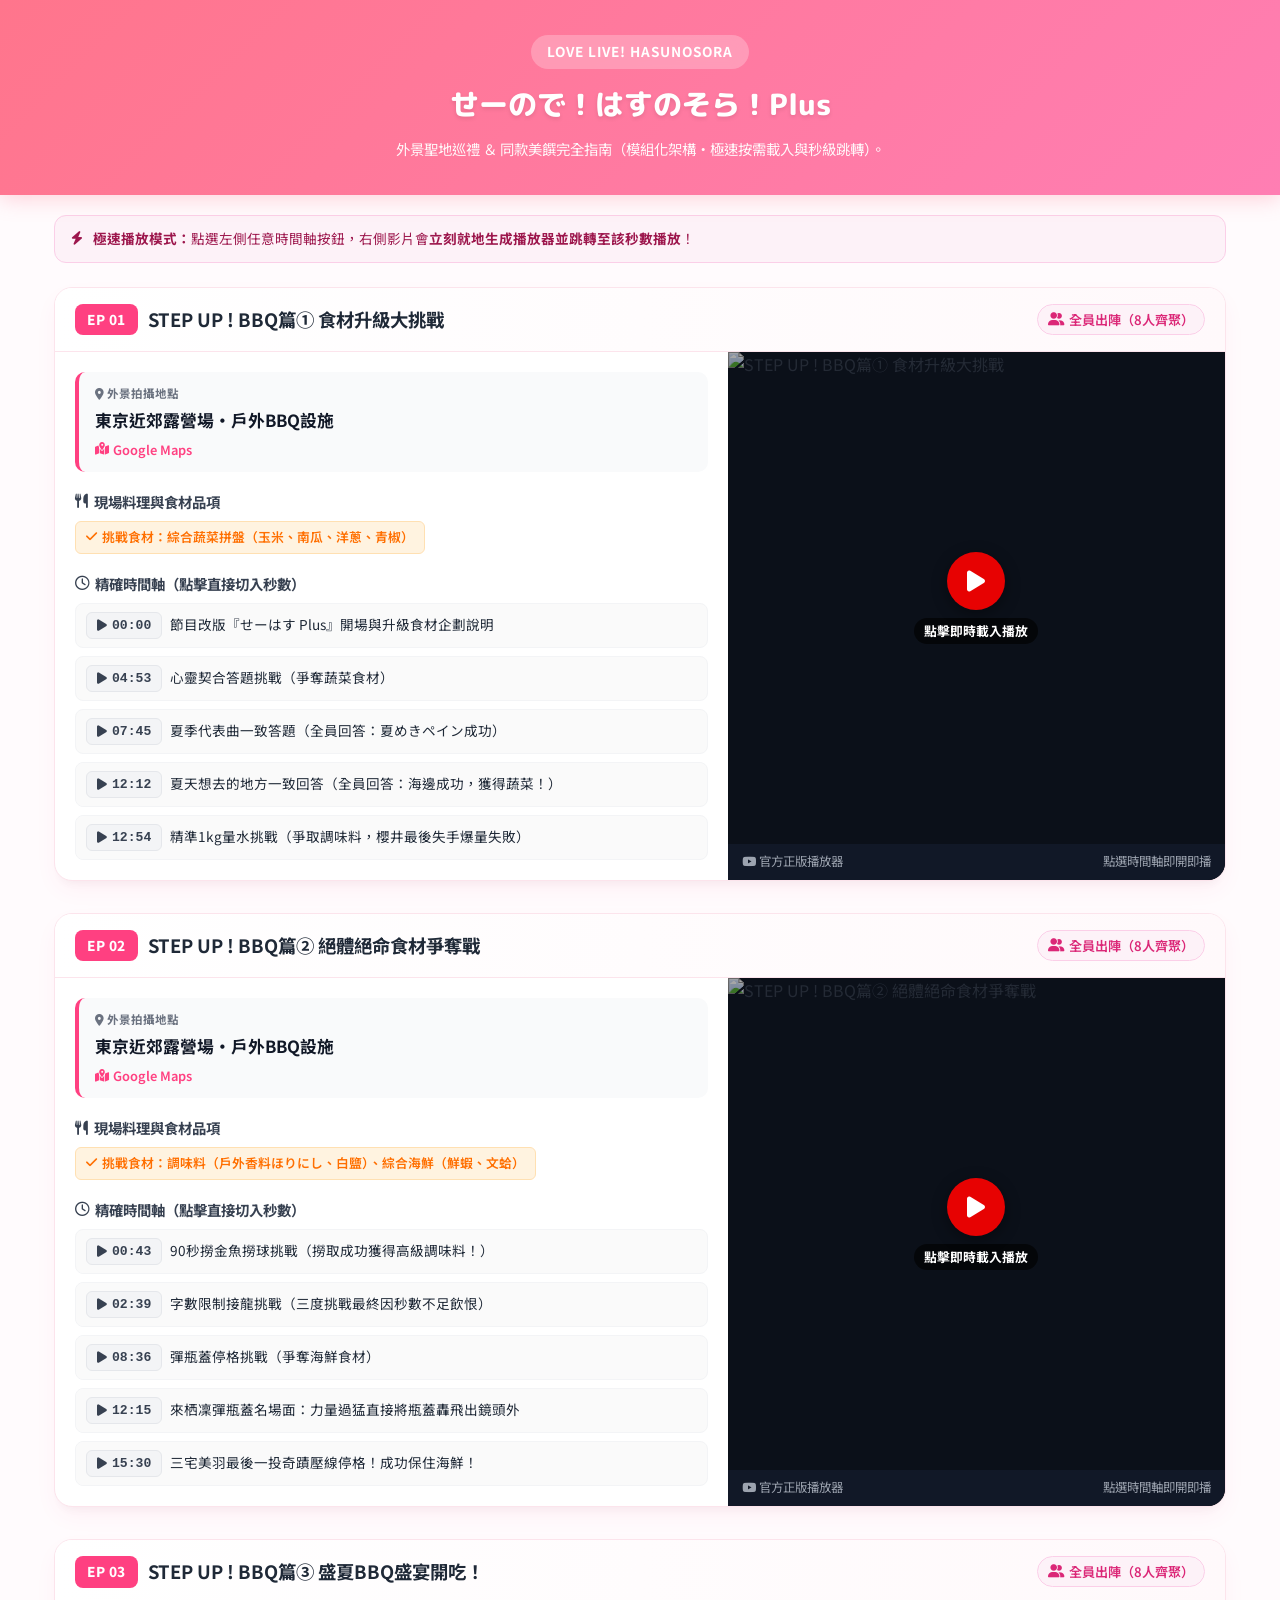
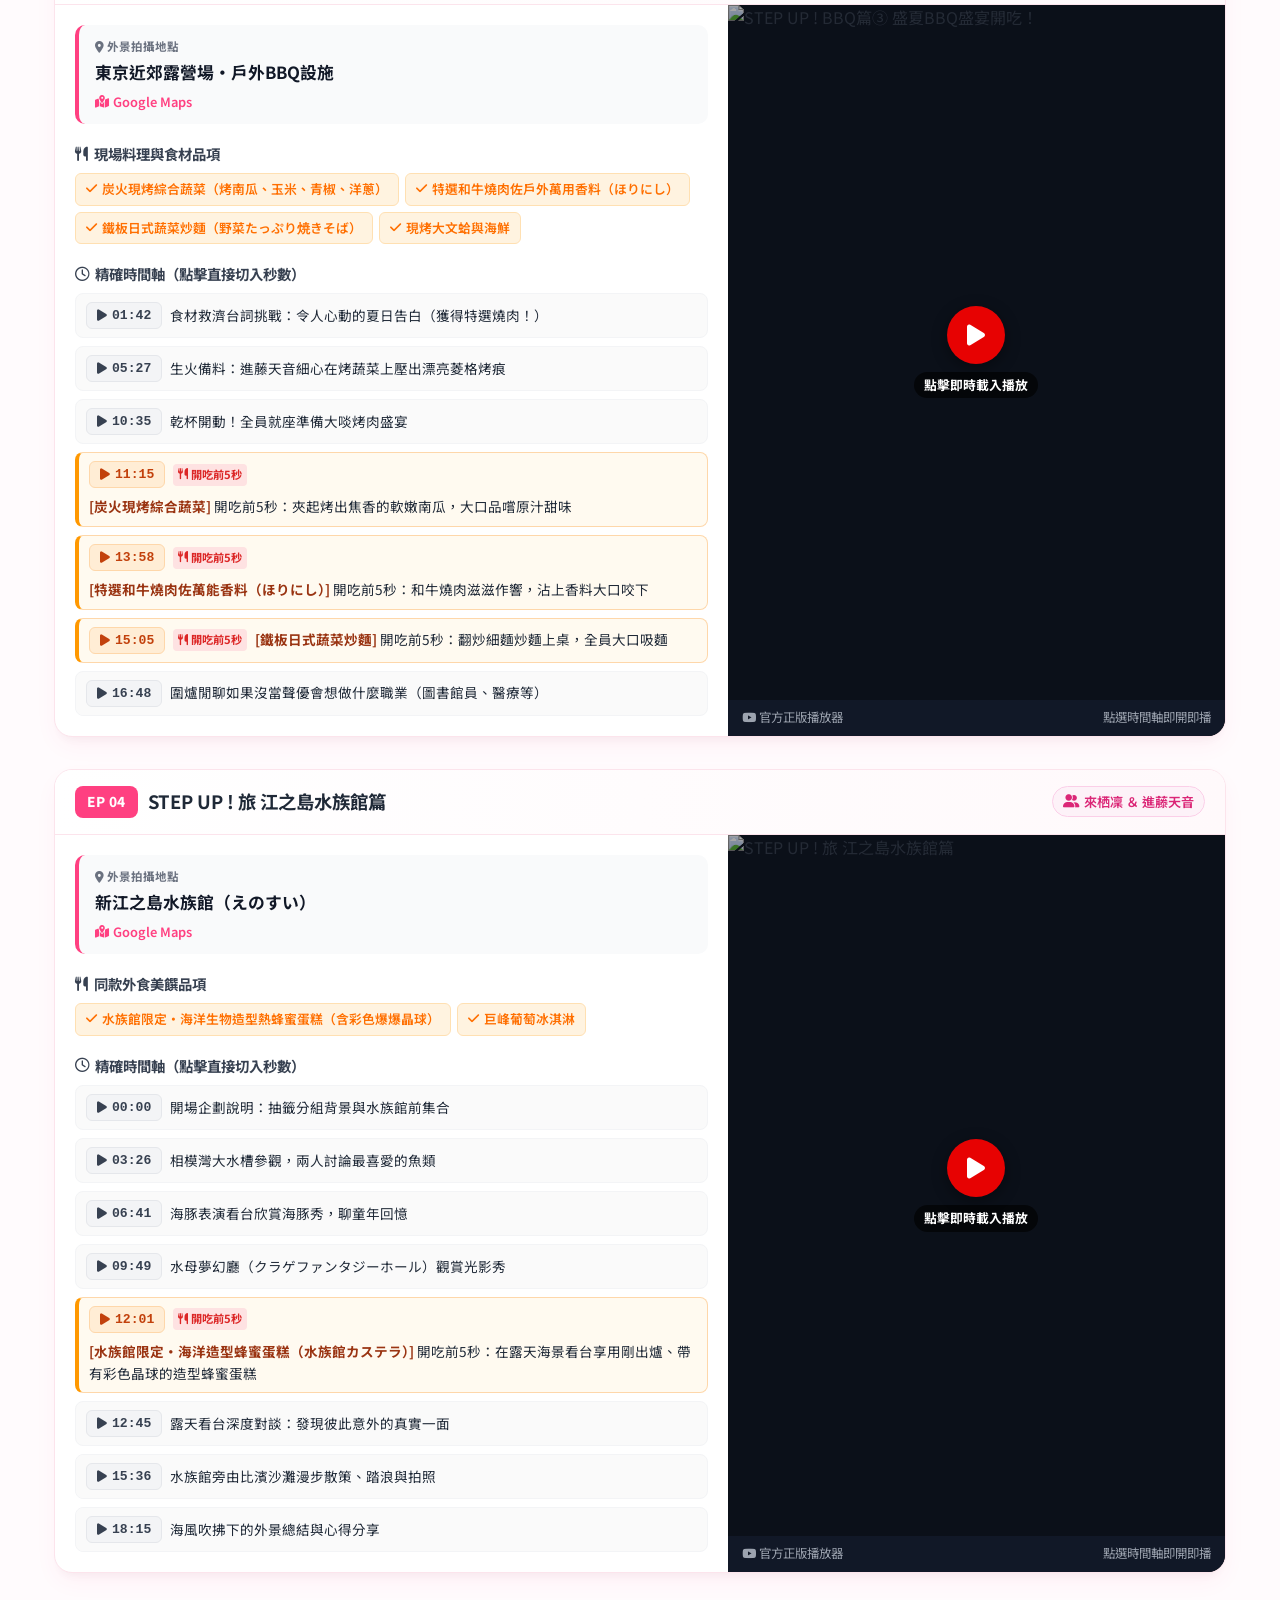
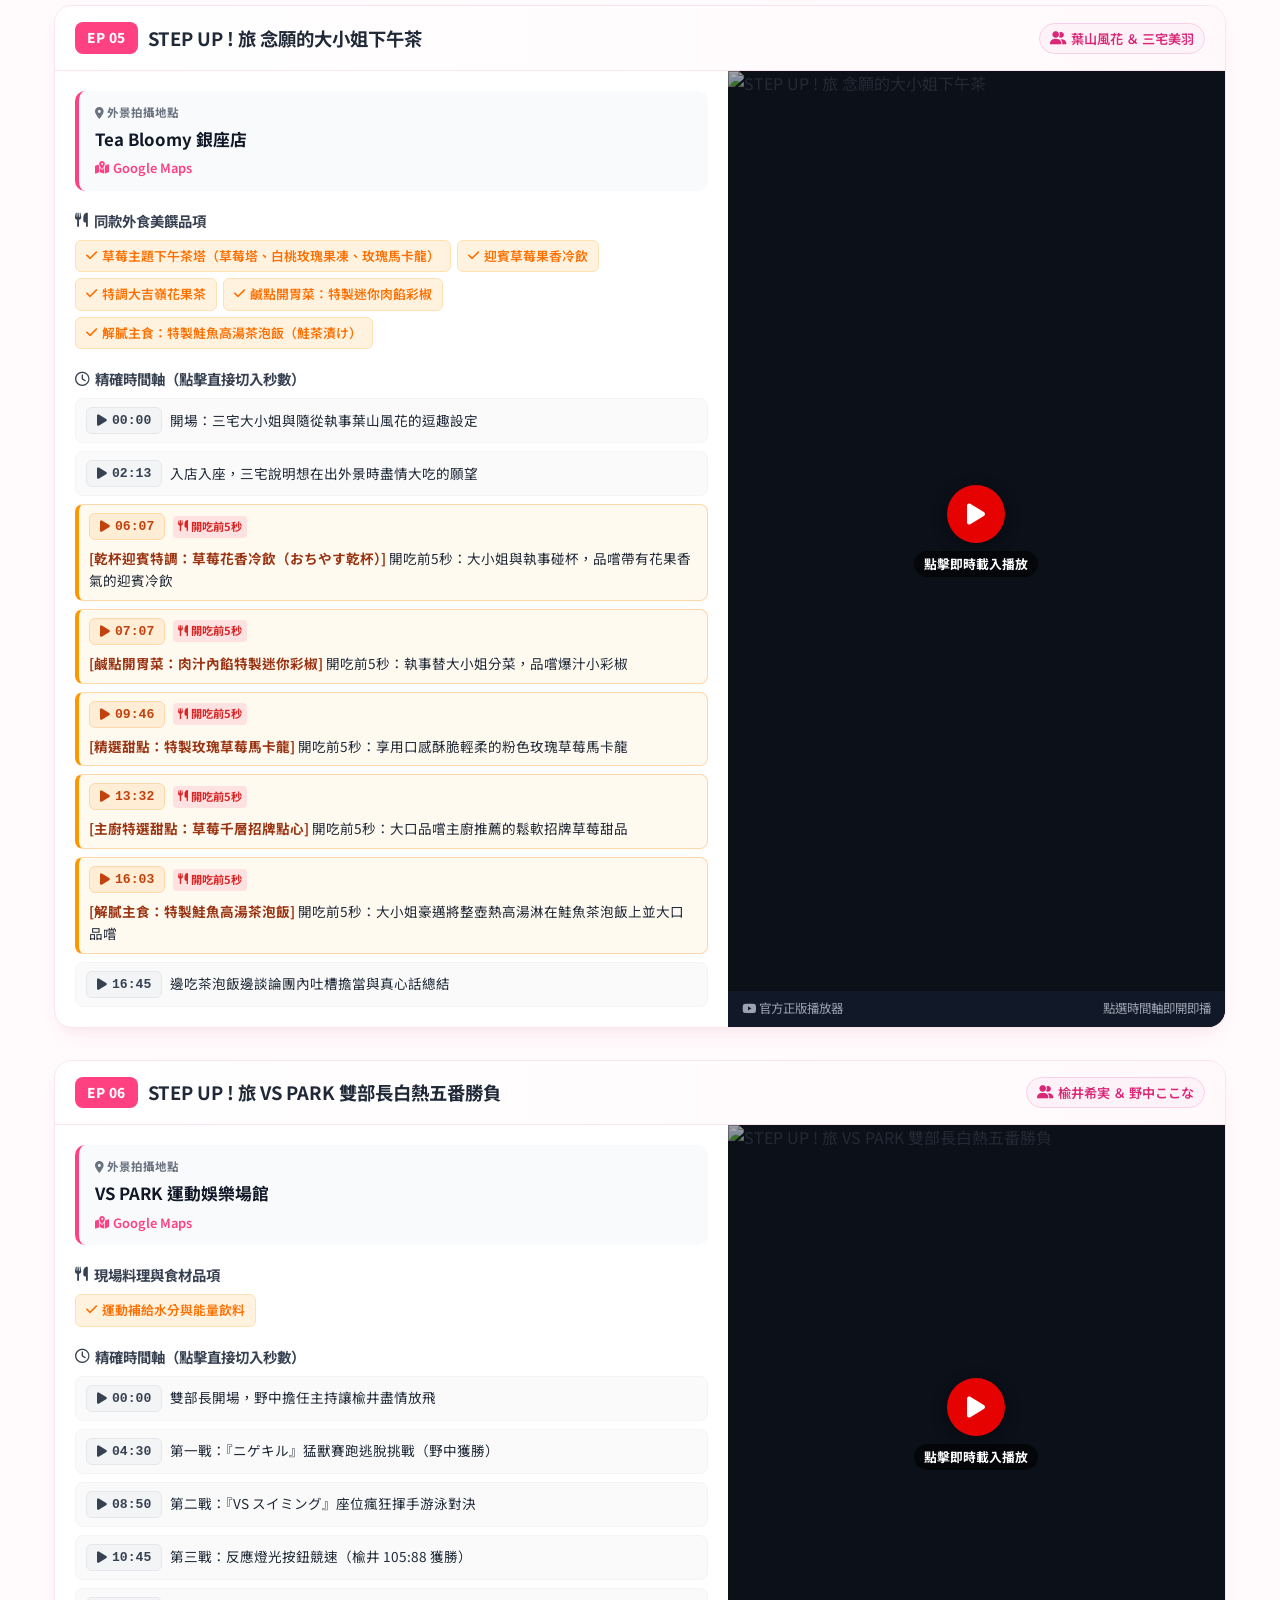
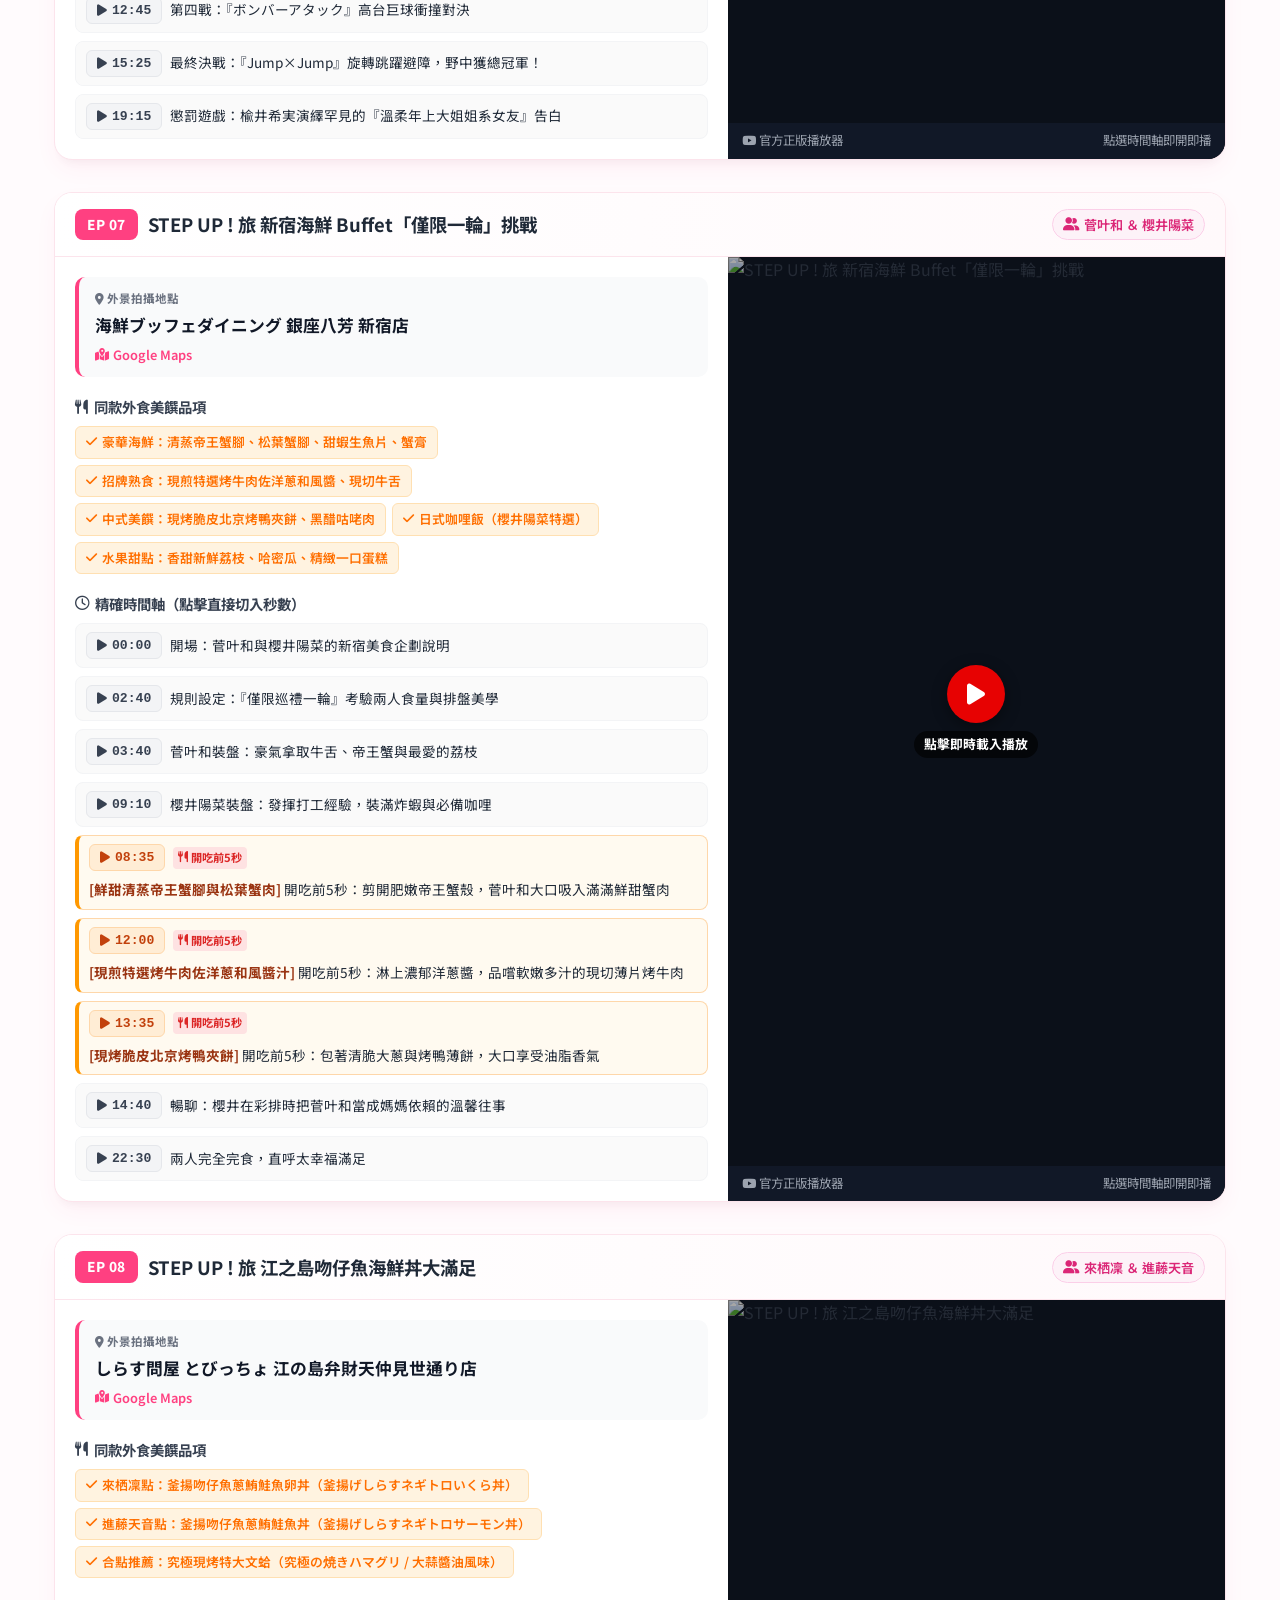
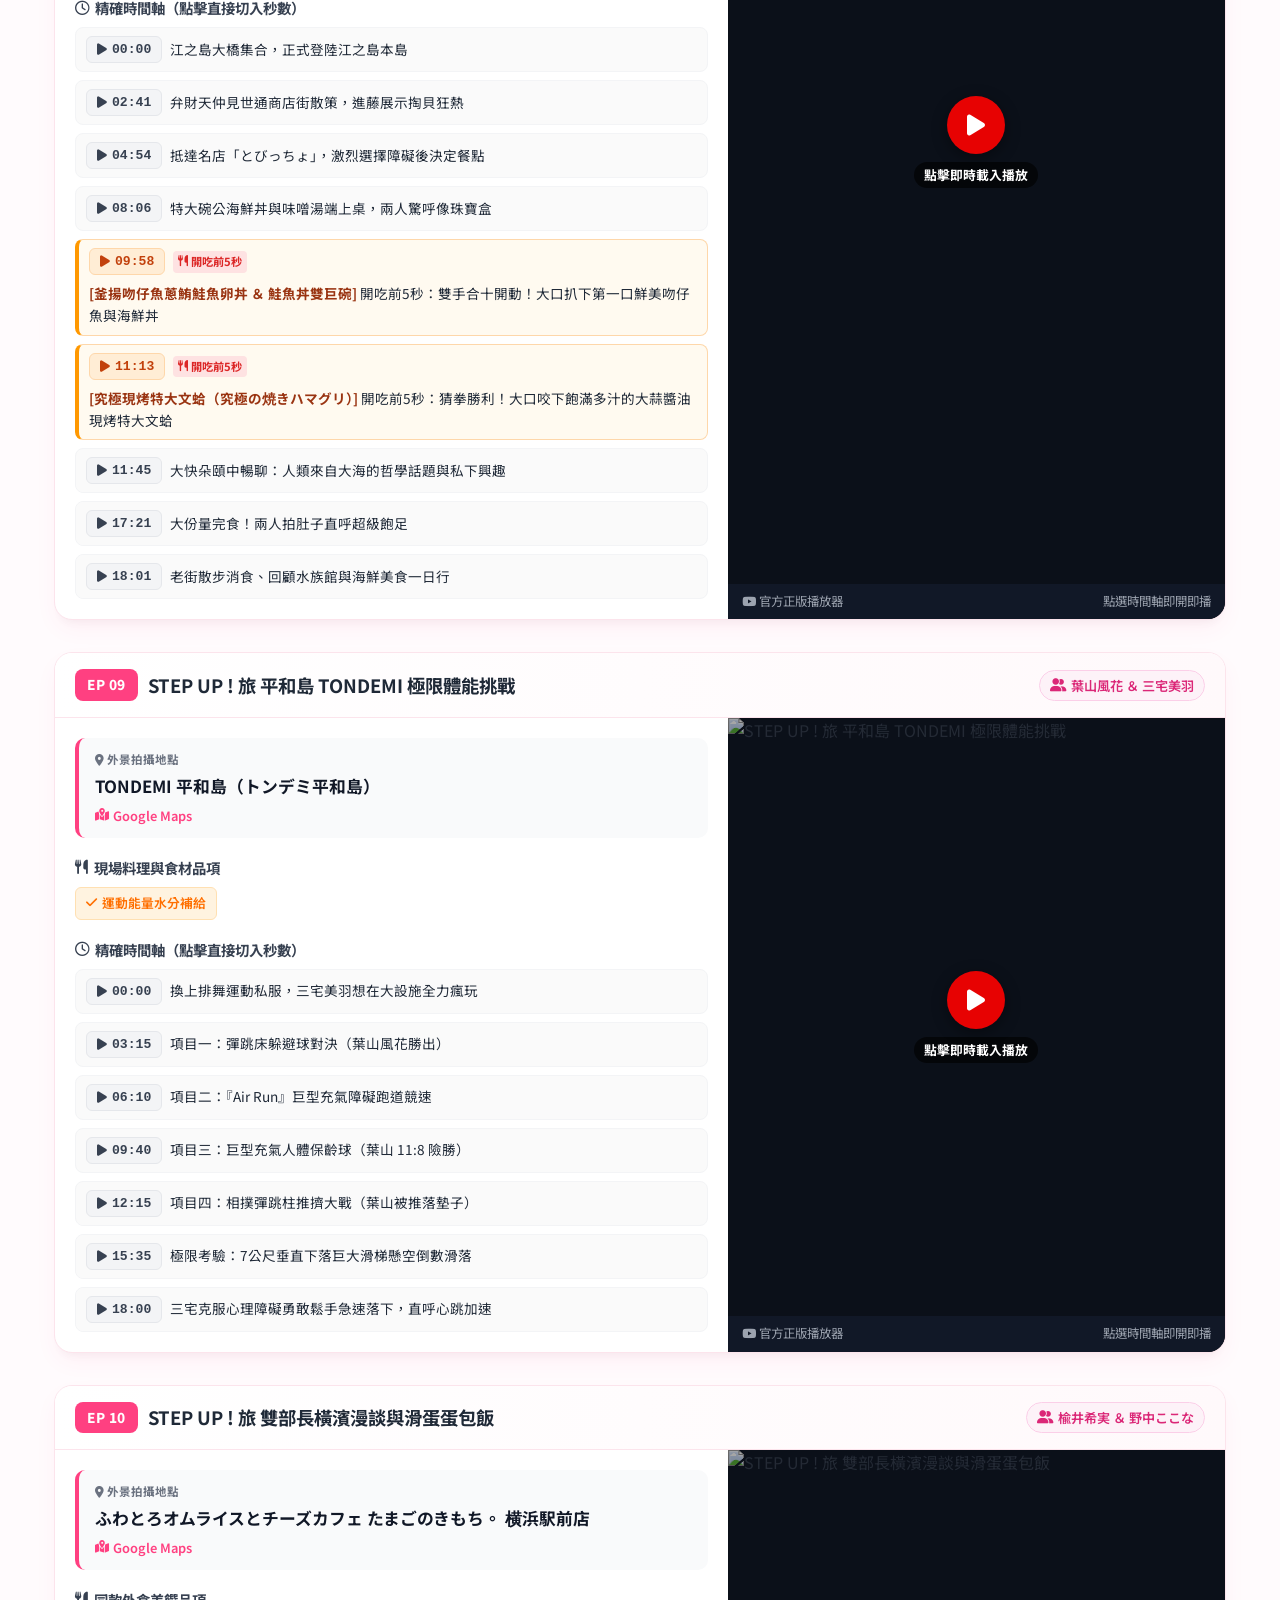
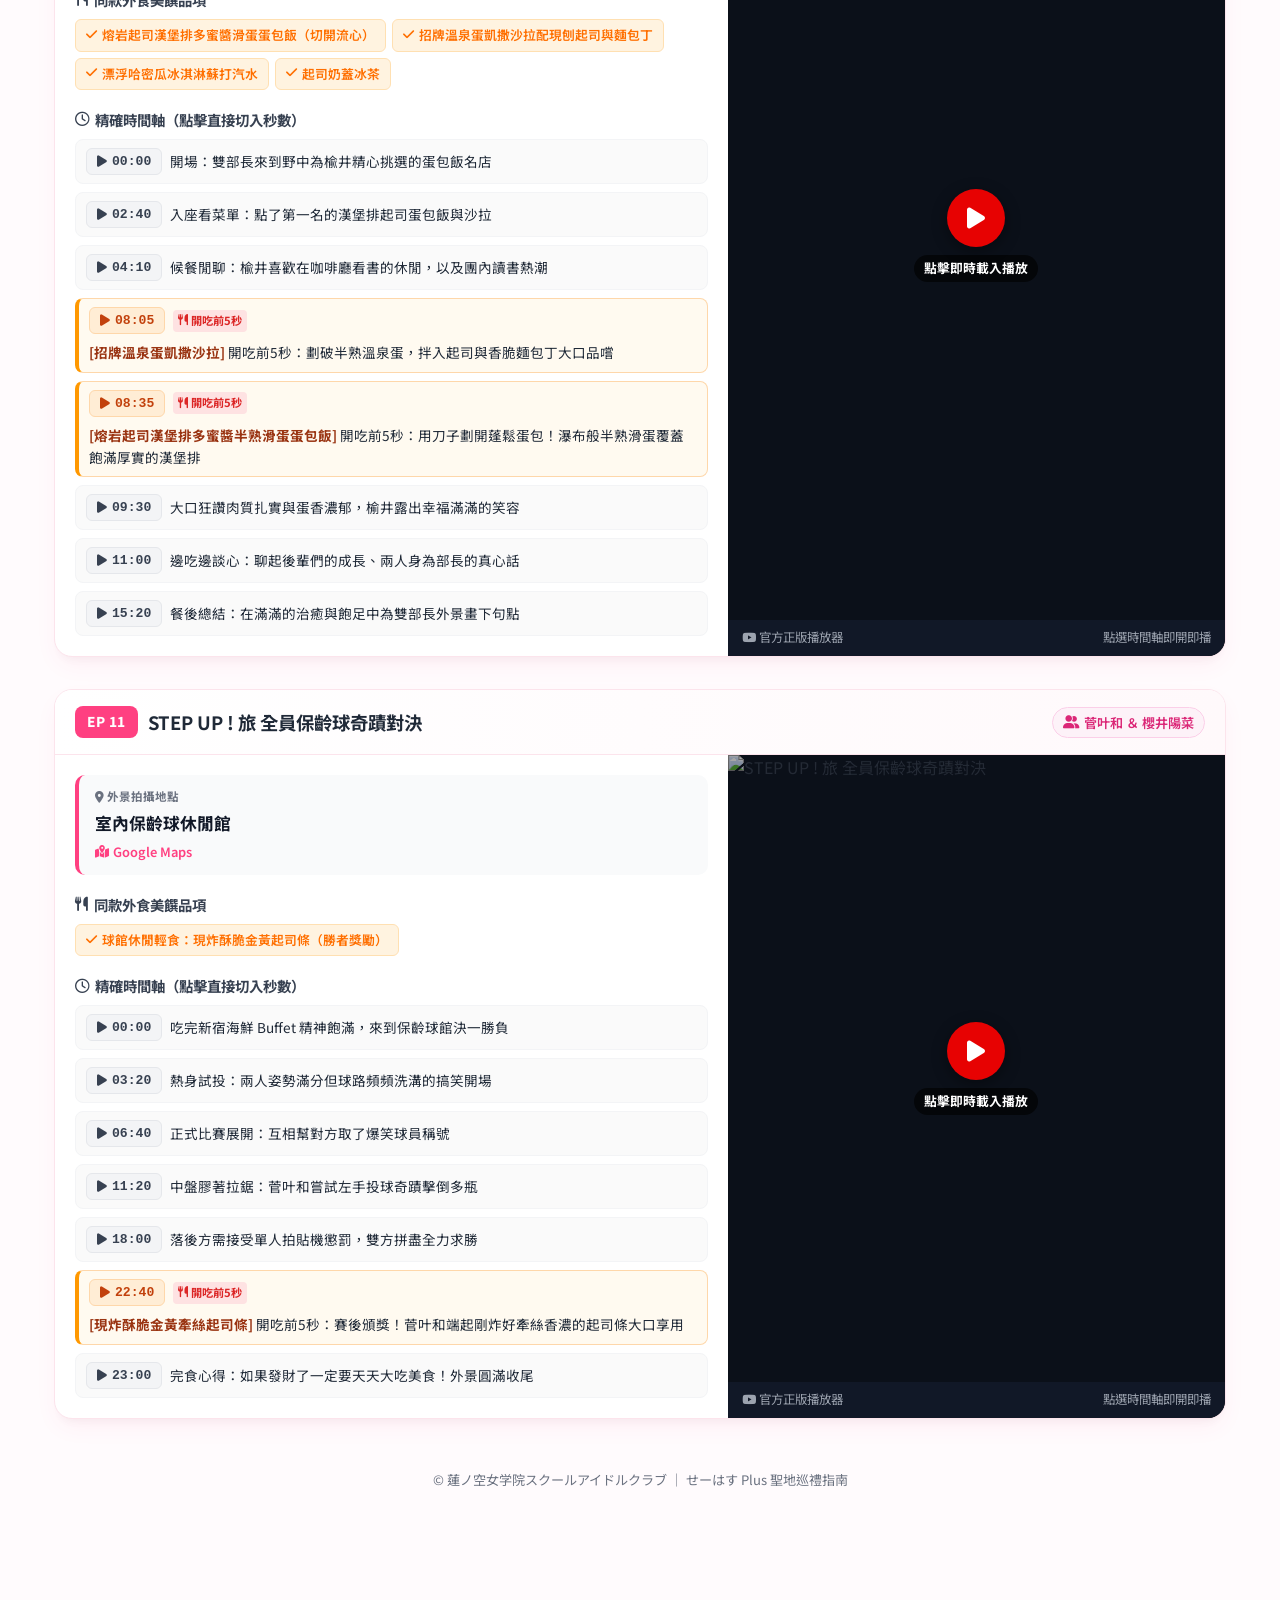
==== hasunosora-guide/index.html @ fec2b0b2 "upload 分檔" ====
<!DOCTYPE html>
<html lang="zh-TW">
<head>
  <meta charset="UTF-8">
  <meta name="viewport" content="width=device-width, initial-scale=1.0">
  <title>蓮ノ空「せーはす Plus」外景與美食完全指南</title>
  
  <!-- 字體與圖示 -->
  <link rel="preconnect" href="https://fonts.googleapis.com">
  <link rel="preconnect" href="https://fonts.gstatic.com" crossorigin>
  <link href="https://fonts.googleapis.com/css2?family=Noto+Sans+TC:wght@400;500;700;900&family=M+PLUS+Rounded+1c:wght@500;700;800&display=swap" rel="stylesheet">
  <link rel="stylesheet" href="https://cdnjs.cloudflare.com/ajax/libs/font-awesome/6.4.0/css/all.min.css">
  
  <!-- 共用 CSS -->
  <link rel="stylesheet" href="css/style.css">
</head>
<body>

  <header>
    <div class="header-badge">Love Live! Hasunosora</div>
    <h1>せーので！はすのそら！Plus</h1>
    <p class="header-desc">
      外景聖地巡禮 ＆ 同款美饌完全指南（模組化架構・極速按需載入與秒級跳轉）。
    </p>
  </header>

  <div class="container">
    <div class="notice-bar">
      <i class="fa-solid fa-bolt text-pink-600"></i>
      <div>
        <strong>極速播放模式：</strong>點選左側任意時間軸按鈕，右側影片會<strong>立刻就地生成播放器並跳轉至該秒數播放</strong>！
      </div>
    </div>

    <!-- 卡片掛載容器 -->
    <div class="episodes-grid" id="episodesContainer"></div>
  </div>

  <footer>
    <p>© 蓮ノ空女学院スクールアイドルクラブ ｜ せーはす Plus 聖地巡禮指南</p>
  </footer>

  <!-- 1. YouTube 官方 IFrame API -->
  <script src="https://www.youtube.com/iframe_api"></script>
  <!-- 2. 當前頁面的專屬資料檔 -->
  <script src="js/data-sehasu-plus.js"></script>
  <!-- 3. 共用核心控制與渲染引擎 -->
  <script src="js/app.js"></script>
  
  <!-- 4. 啟動渲染 -->
  <script>
    document.addEventListener('DOMContentLoaded', () => {
      renderEpisodes(sehasuPlusData);
    });
  </script>
</body>
</html>
---- hasunosora-guide/css/style.css ----
/* 蓮ノ空「せーはす Plus」導覽共用樣式 */
:root {
  --primary: #ff4081;
  --primary-light: #ffe4ec;
  --secondary: #ff9800;
  --bg: #fffbfd;
  --card-bg: #ffffff;
  --text: #374151;
  --text-muted: #6b7280;
  --border: #fce4ec;
  --food-tag: #ff6f00;
  --food-bg: #fff3e0;
  --shadow: 0 10px 25px -5px rgba(255, 64, 129, 0.08), 0 8px 10px -6px rgba(0, 0, 0, 0.04);
  --shadow-hover: 0 20px 30px -10px rgba(255, 64, 129, 0.18);
}

* { box-sizing: border-box; margin: 0; padding: 0; }
body {
  font-family: 'Noto Sans TC', -apple-system, BlinkMacSystemFont, sans-serif;
  background-color: var(--bg);
  color: var(--text);
  line-height: 1.6;
  padding-bottom: 80px;
}

header {
  background: linear-gradient(135deg, #ff758c 0%, #ff7eb3 100%);
  color: white;
  padding: 35px 20px;
  text-align: center;
  position: relative;
  overflow: hidden;
  box-shadow: 0 4px 20px rgba(255, 117, 140, 0.3);
}
.header-badge {
  display: inline-block;
  background: rgba(255, 255, 255, 0.25);
  backdrop-filter: blur(8px);
  padding: 6px 16px;
  border-radius: 50px;
  font-size: 0.85rem;
  font-weight: 700;
  letter-spacing: 1px;
  margin-bottom: 12px;
  text-transform: uppercase;
}
h1 {
  font-family: 'M PLUS Rounded 1c', 'Noto Sans TC', sans-serif;
  font-size: 1.8rem;
  font-weight: 800;
  margin-bottom: 10px;
  text-shadow: 0 2px 4px rgba(0, 0, 0, 0.1);
}
.header-desc {
  font-size: 0.9rem;
  opacity: 0.95;
  max-width: 680px;
  margin: 0 auto;
}

.container {
  max-width: 1200px;
  margin: 0 auto;
  padding: 20px 14px;
}

.notice-bar {
  background: #fdf2f8;
  border: 1px solid #fbcfe8;
  color: #9d174d;
  padding: 12px 16px;
  border-radius: 12px;
  margin-bottom: 24px;
  font-size: 0.85rem;
  display: flex;
  align-items: center;
  gap: 10px;
}

.episodes-grid {
  display: flex;
  flex-direction: column;
  gap: 32px;
}

.episode-card {
  background: var(--card-bg);
  border-radius: 18px;
  border: 1px solid var(--border);
  box-shadow: var(--shadow);
  overflow: hidden;
  display: flex;
  flex-direction: column;
  transition: all 0.3s ease;
}
.episode-card:hover {
  box-shadow: var(--shadow-hover);
  border-color: #ff80ab;
}

.card-header {
  padding: 16px 20px;
  border-bottom: 1px solid var(--border);
  display: flex;
  justify-content: space-between;
  align-items: center;
  flex-wrap: wrap;
  gap: 10px;
  background: linear-gradient(to right, #fff, #fff9fb);
}
.ep-meta {
  display: flex;
  align-items: center;
  gap: 10px;
}
.ep-number {
  background: var(--primary);
  color: white;
  font-weight: 800;
  font-size: 0.85rem;
  padding: 5px 12px;
  border-radius: 8px;
  letter-spacing: 0.5px;
}
.ep-title {
  font-size: 1.15rem;
  font-weight: 700;
  color: #1f2937;
}
.cast-tag {
  font-size: 0.82rem;
  background: #fdf2f8;
  color: #db2777;
  padding: 4px 10px;
  border-radius: 16px;
  font-weight: 600;
  border: 1px solid #fbcfe8;
  display: flex;
  align-items: center;
  gap: 5px;
}

.card-body {
  display: grid;
  grid-template-columns: 1.15fr 0.85fr;
  gap: 0;
}
@media (max-width: 900px) {
  .card-body { grid-template-columns: 1fr; }
}

.info-pane {
  padding: 20px;
  display: flex;
  flex-direction: column;
  gap: 18px;
}

.location-box {
  background: #f9fafb;
  padding: 12px 16px;
  border-radius: 10px;
  border-left: 4px solid var(--primary);
}
.loc-label {
  font-size: 0.72rem;
  text-transform: uppercase;
  font-weight: 700;
  color: var(--text-muted);
  margin-bottom: 4px;
}
.loc-name {
  font-size: 1.05rem;
  font-weight: 700;
  color: #111827;
  display: flex;
  align-items: center;
  gap: 8px;
}
.loc-links {
  margin-top: 6px;
  display: flex;
  gap: 10px;
  font-size: 0.8rem;
}
.loc-link-btn {
  color: var(--primary);
  text-decoration: none;
  font-weight: 600;
  display: inline-flex;
  align-items: center;
  gap: 4px;
}

.section-title {
  font-size: 0.9rem;
  font-weight: 700;
  color: #374151;
  display: flex;
  align-items: center;
  gap: 6px;
  margin-bottom: 8px;
}

.food-chips {
  display: flex;
  flex-wrap: wrap;
  gap: 6px;
}
.food-chip {
  background: var(--food-bg);
  color: var(--food-tag);
  border: 1px solid #ffe0b2;
  padding: 5px 10px;
  border-radius: 6px;
  font-size: 0.8rem;
  font-weight: 600;
  display: inline-flex;
  align-items: center;
  gap: 5px;
}

.timeline-list {
  display: flex;
  flex-direction: column;
  gap: 8px;
}
.timeline-item {
  display: flex;
  align-items: center;
  justify-content: space-between;
  gap: 8px;
  padding: 8px 10px;
  background: #fafafa;
  border-radius: 8px;
  border: 1px solid #f3f4f6;
}
.timeline-item.is-eating {
  background: #fffaf0;
  border-color: #fed7aa;
  border-left: 4px solid var(--secondary);
}

.tl-left {
  display: flex;
  align-items: center;
  gap: 8px;
  flex-grow: 1;
  font-size: 0.85rem;
  flex-wrap: wrap;
}
.tl-btn {
  background: #f3f4f6;
  border: 1px solid #e5e7eb;
  color: #374151;
  padding: 5px 10px;
  border-radius: 6px;
  font-family: monospace;
  font-size: 0.82rem;
  font-weight: 700;
  cursor: pointer;
  display: inline-flex;
  align-items: center;
  gap: 5px;
  transition: all 0.2s;
}
.tl-btn:hover {
  background: var(--primary);
  border-color: var(--primary);
  color: white;
}
.timeline-item.is-eating .tl-btn {
  background: #ffedd5;
  border-color: #fed7aa;
  color: #c2410c;
}
.timeline-item.is-eating .tl-btn:hover {
  background: var(--secondary);
  border-color: var(--secondary);
  color: white;
}

.tl-tag {
  font-size: 0.7rem;
  padding: 2px 5px;
  border-radius: 4px;
  font-weight: 700;
  background: #fee2e2;
  color: #dc2626;
  display: inline-flex;
  align-items: center;
  gap: 3px;
}
.tl-text { color: #1f2937; }
.tl-eating-food {
  font-weight: 700;
  color: #9a3412;
}

.player-container {
  background: #000;
  position: relative;
  min-height: 250px;
  display: flex;
  flex-direction: column;
}
.video-viewport {
  position: relative;
  width: 100%;
  height: 100%;
  min-height: 250px;
  background: #111827;
  cursor: pointer;
}
.video-viewport iframe {
  position: absolute;
  top: 0; left: 0; width: 100%; height: 100%;
  border: 0;
}
.video-cover {
  position: absolute;
  top: 0; left: 0; width: 100%; height: 100%;
  object-fit: cover;
}
.cover-overlay {
  position: absolute;
  top: 0; left: 0; right: 0; bottom: 0;
  background: rgba(0, 0, 0, 0.35);
  display: flex;
  flex-direction: column;
  align-items: center;
  justify-content: center;
  gap: 8px;
  color: white;
  transition: background 0.2s;
}
.video-viewport:hover .cover-overlay { background: rgba(0, 0, 0, 0.15); }
.play-icon-box {
  width: 58px; height: 58px;
  background: rgba(255, 0, 0, 0.9);
  border-radius: 50%;
  display: flex;
  align-items: center;
  justify-content: center;
  font-size: 1.5rem;
  box-shadow: 0 4px 15px rgba(0,0,0,0.4);
  transition: transform 0.2s;
}
.video-viewport:hover .play-icon-box {
  transform: scale(1.1);
  background: #ff0000;
}
.play-tip {
  font-size: 0.8rem;
  font-weight: 700;
  background: rgba(0, 0, 0, 0.65);
  padding: 3px 10px;
  border-radius: 20px;
}

.player-ctrl-bar {
  background: #111827;
  color: #9ca3af;
  padding: 8px 14px;
  font-size: 0.78rem;
  display: flex;
  justify-content: space-between;
  align-items: center;
}

footer {
  text-align: center;
  padding: 30px 20px;
  font-size: 0.82rem;
  color: var(--text-muted);
}
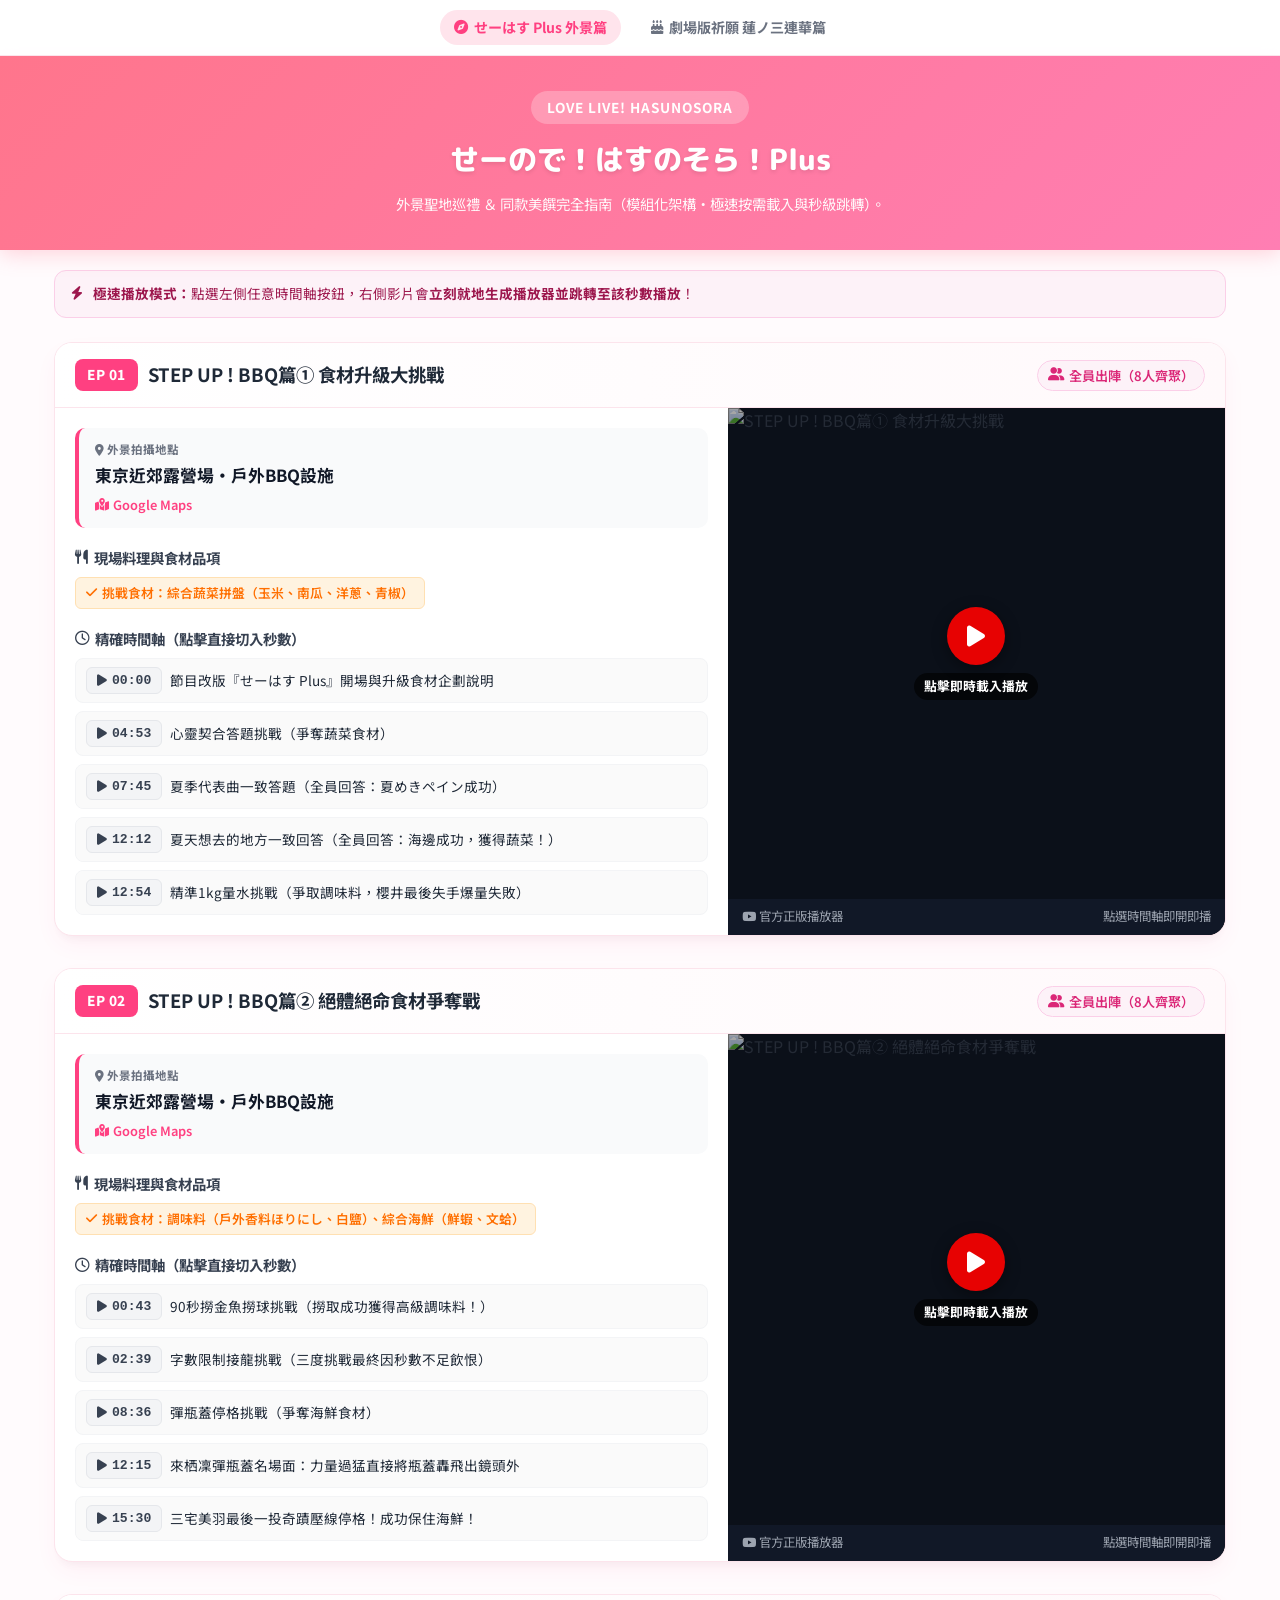
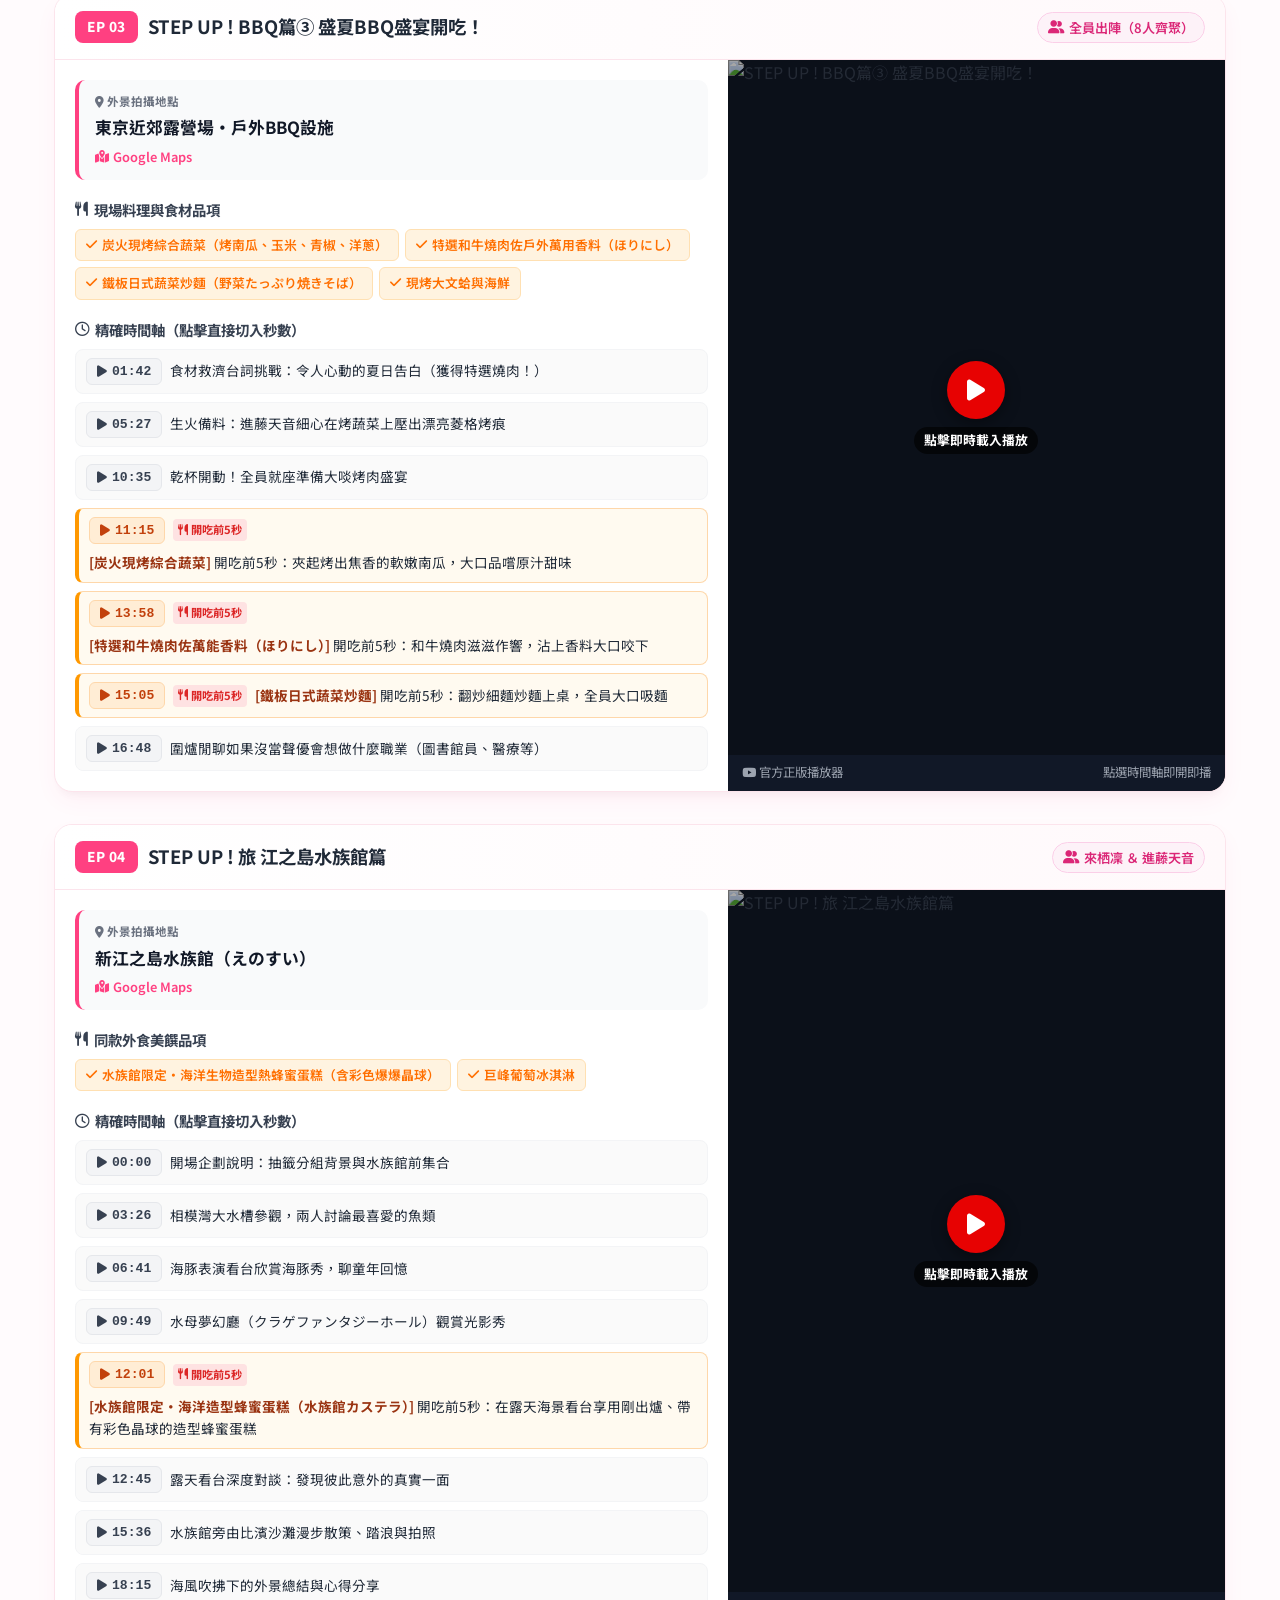
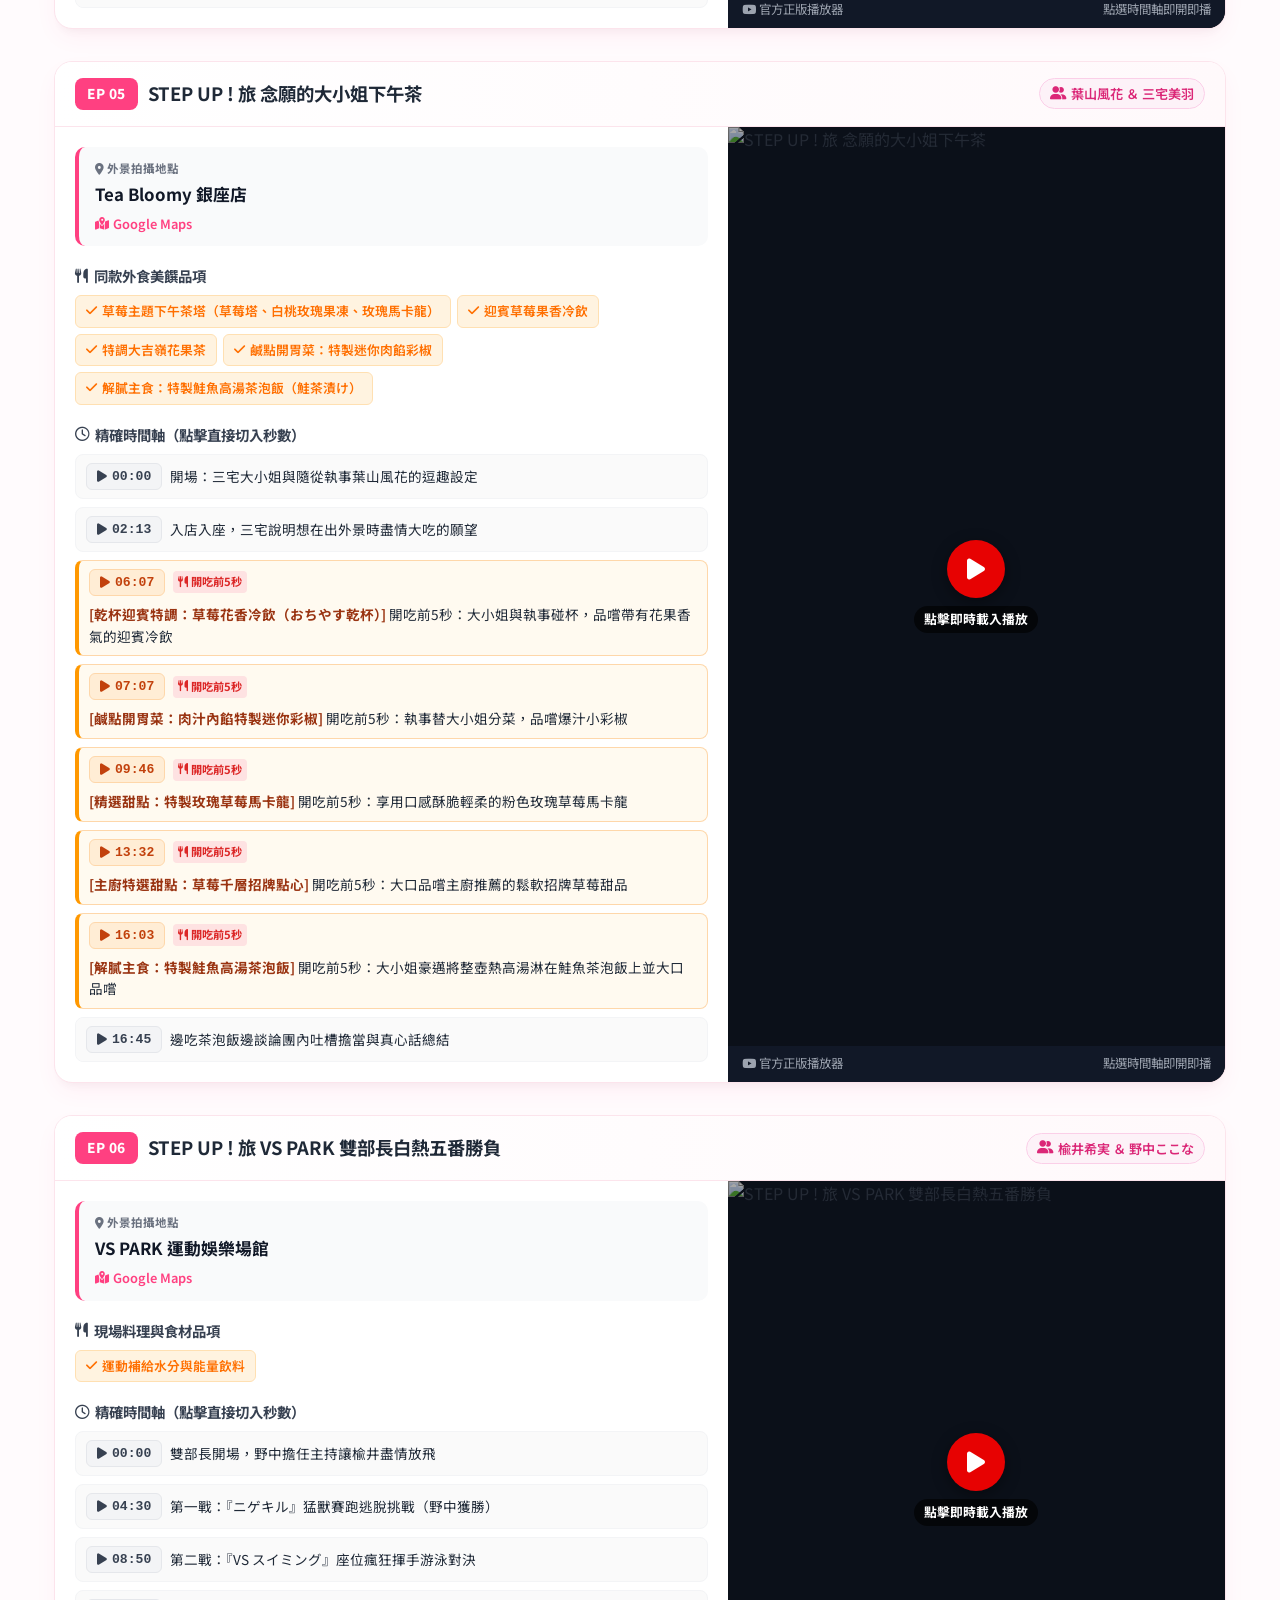
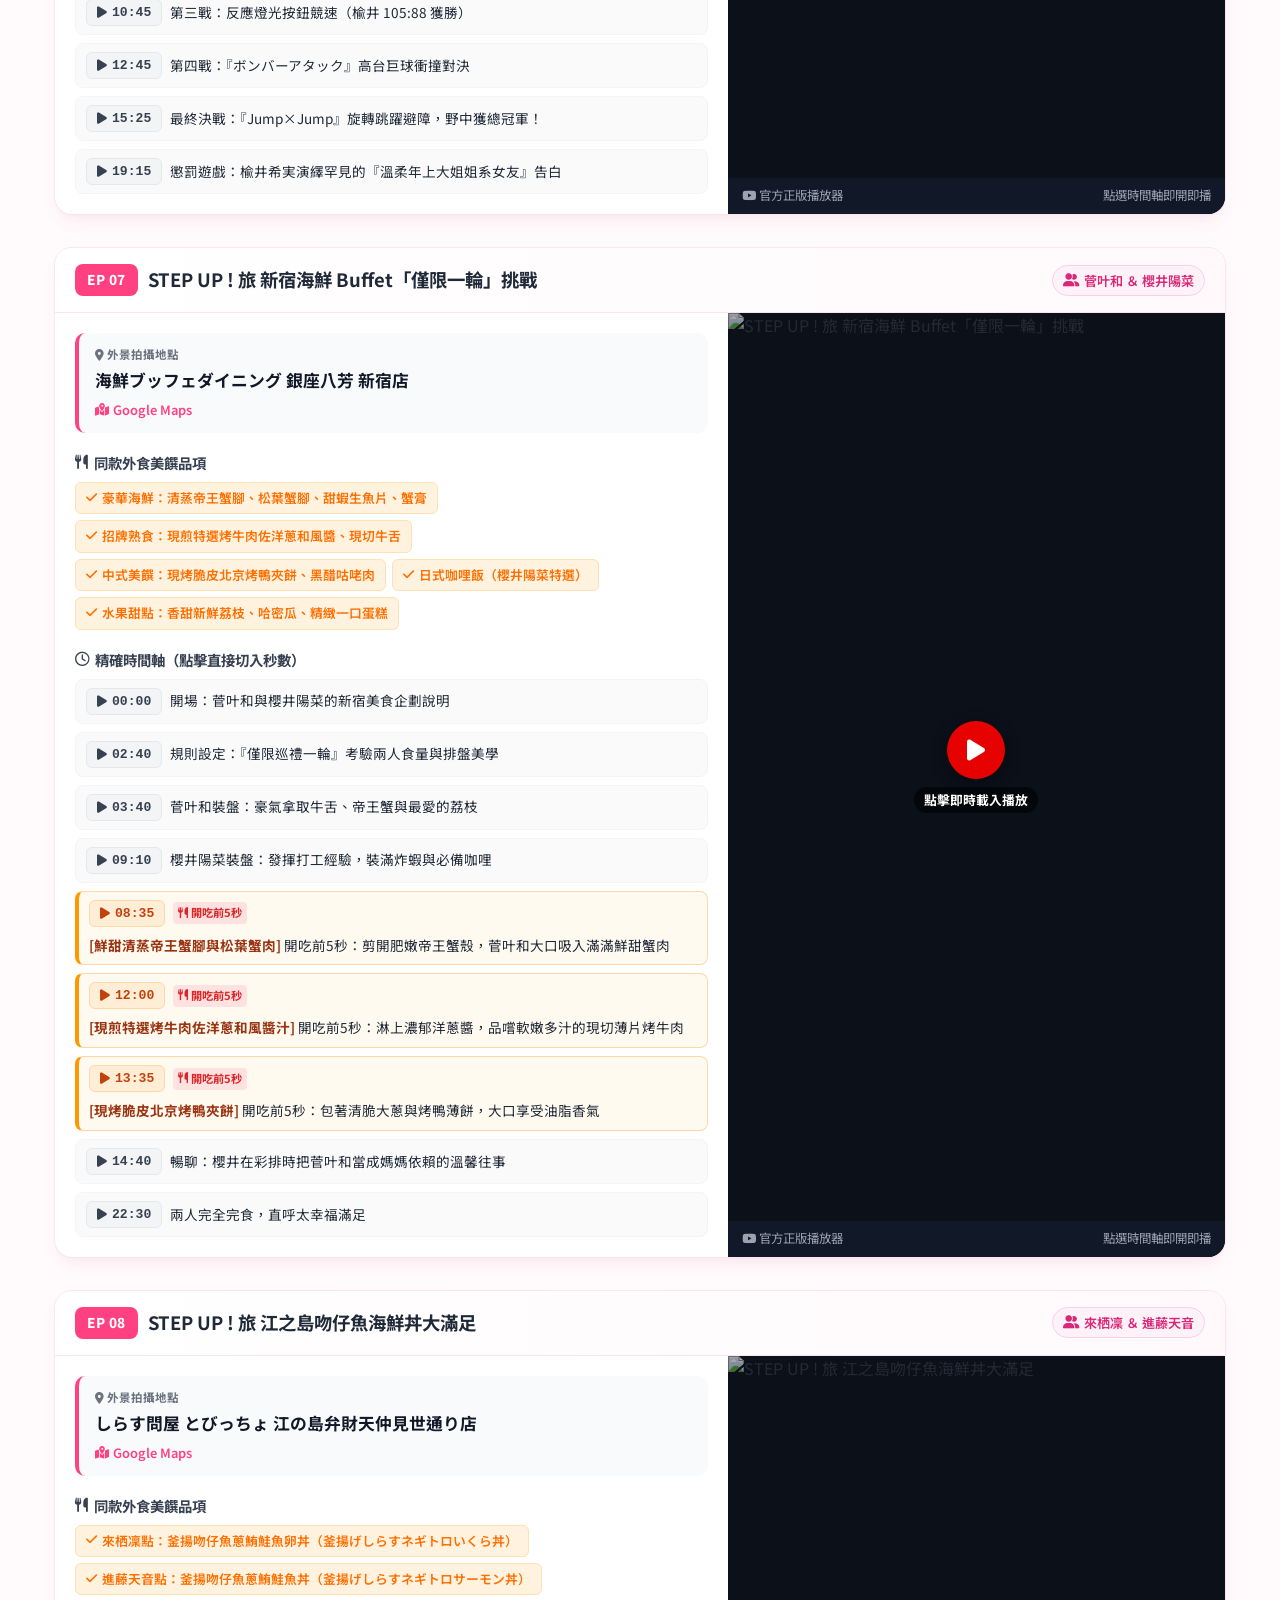
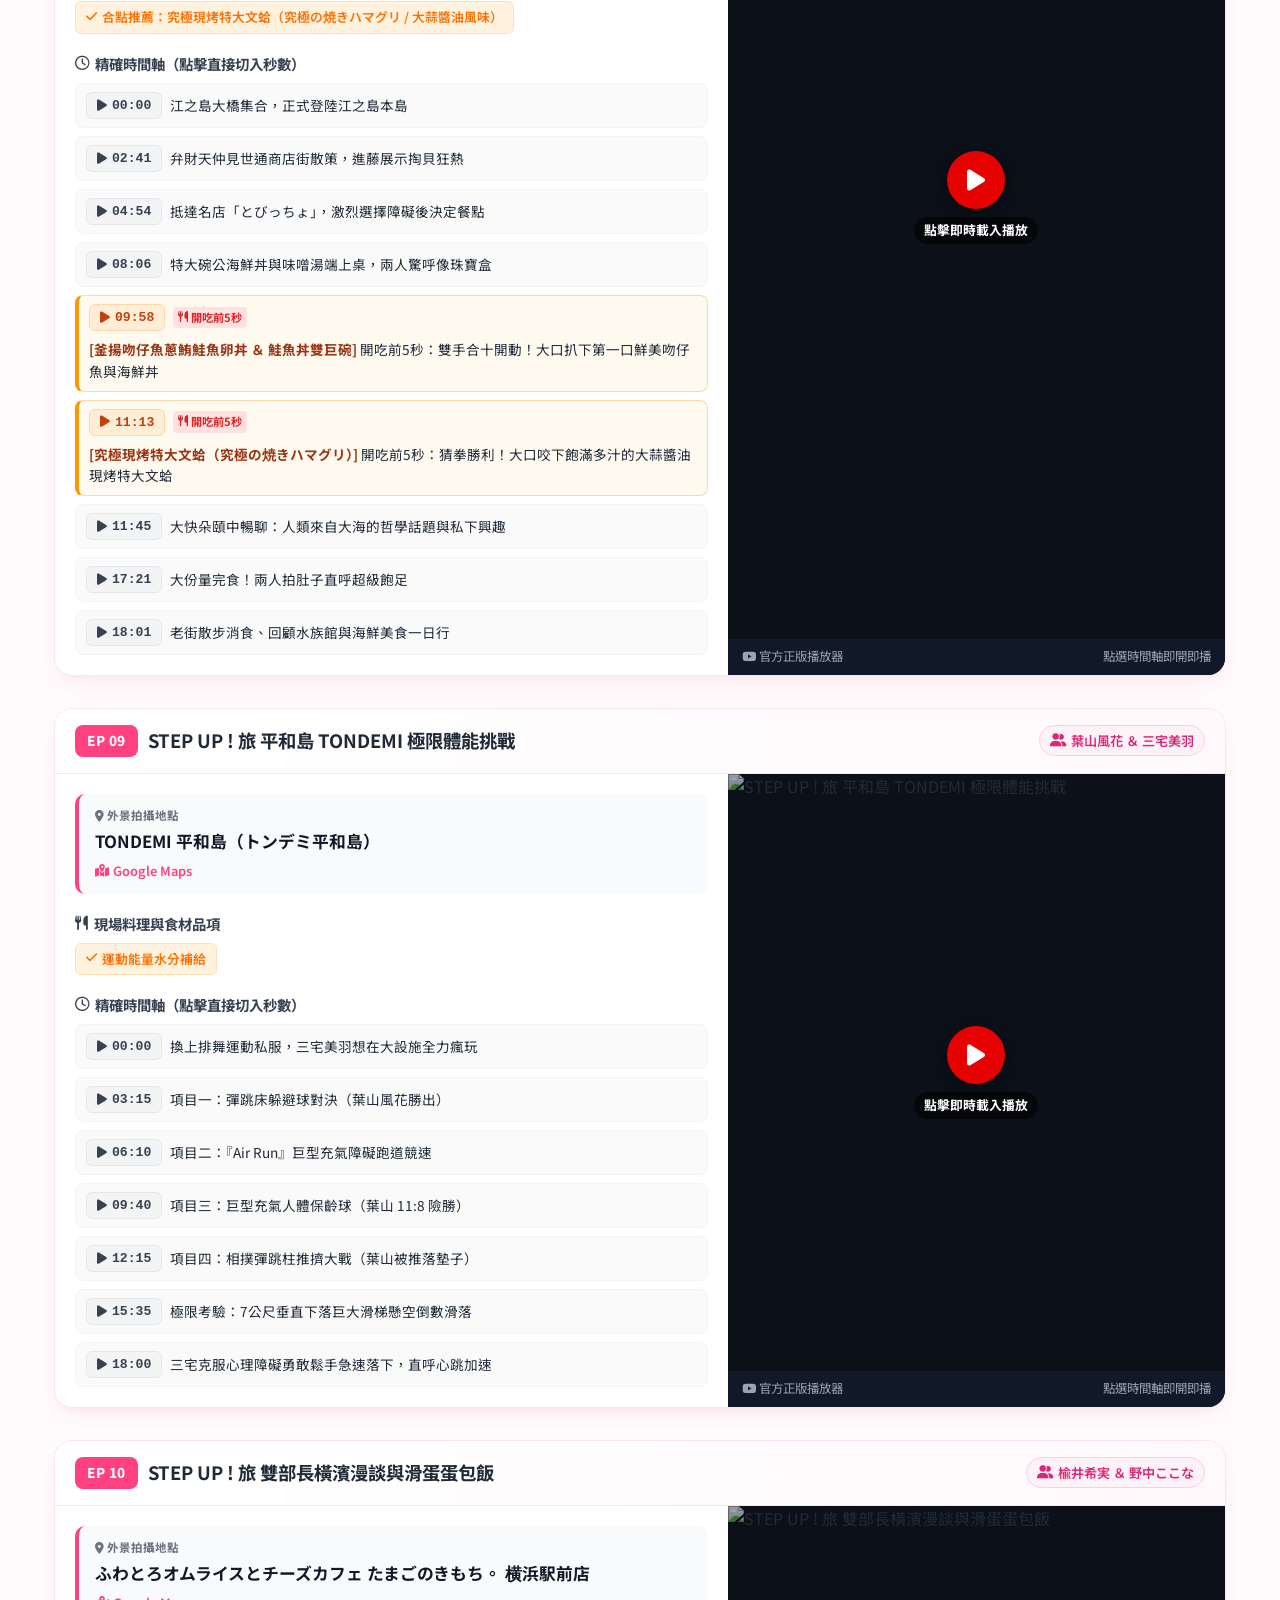
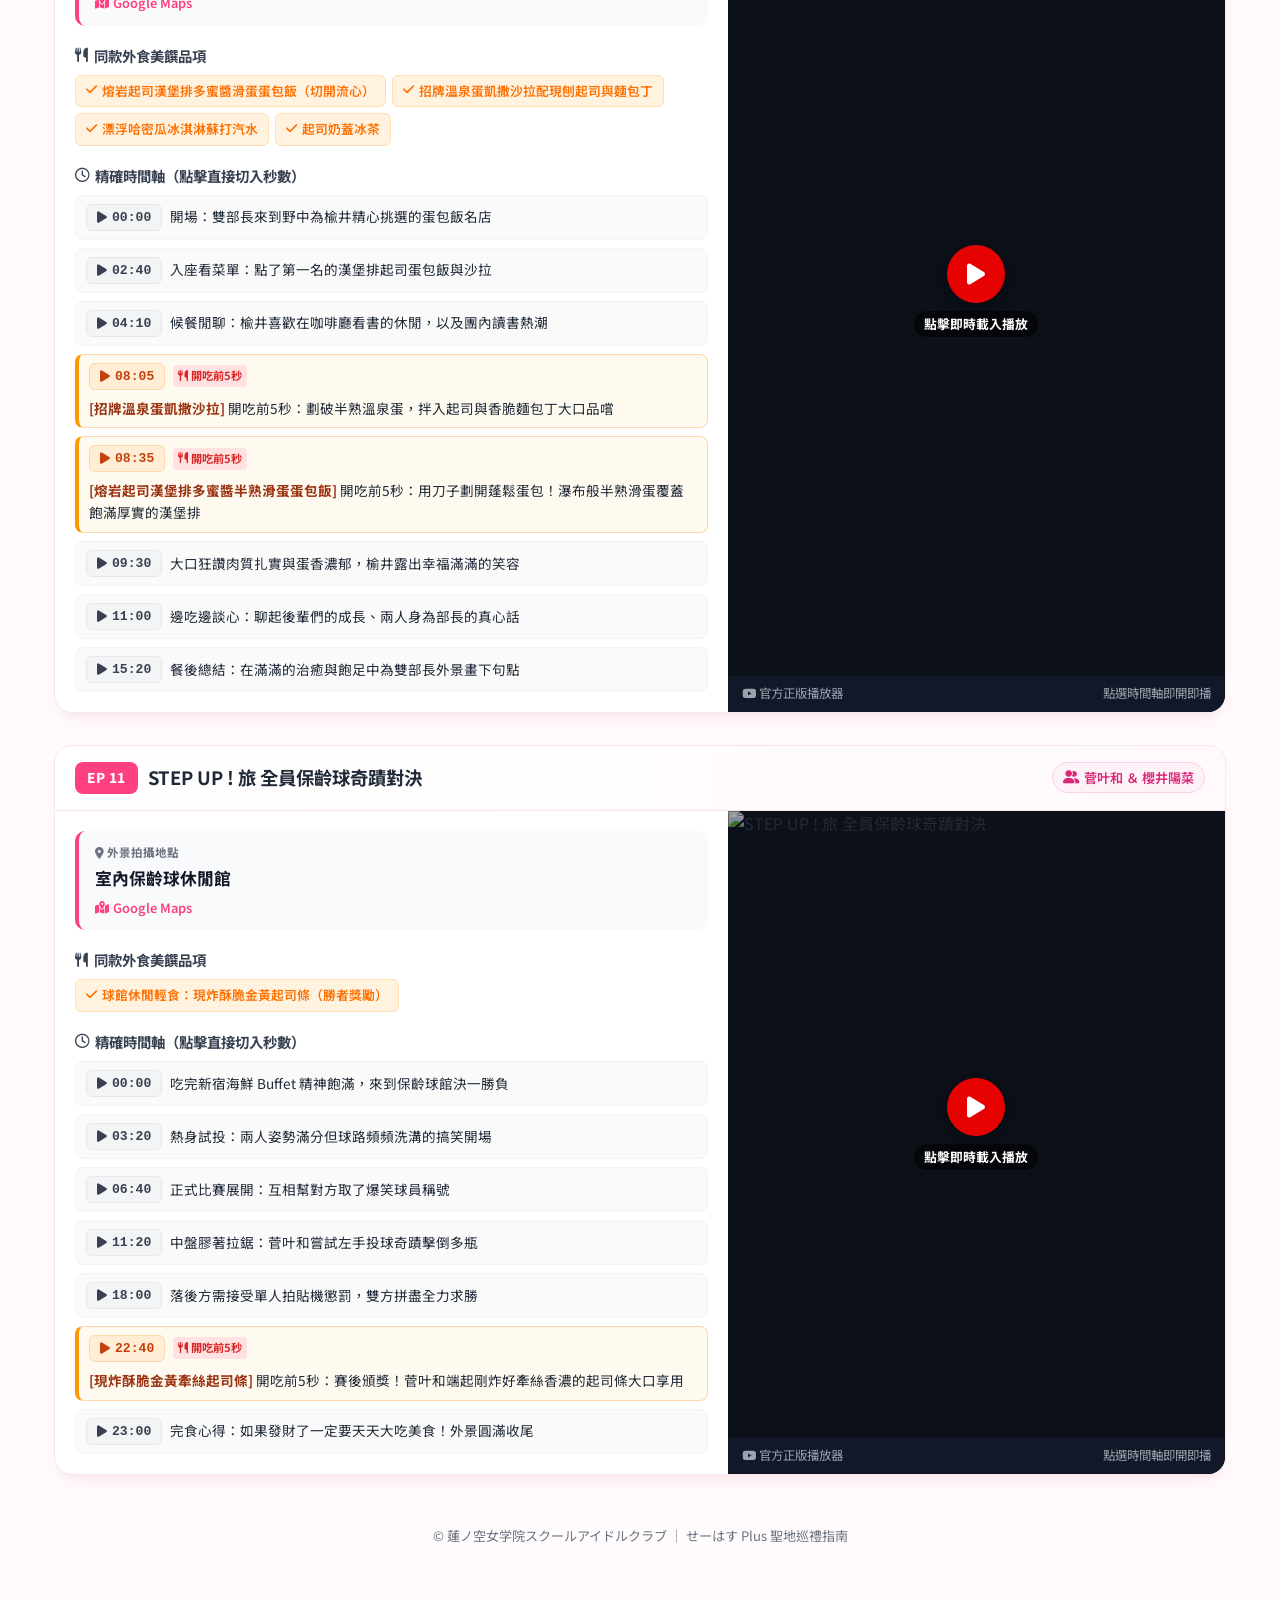
==== commit 300f52ff: "add navi 新增頁面 增加頁面導航" ====
--- a/hasunosora-guide/index.html
+++ b/hasunosora-guide/index.html
@@ -13,8 +13,44 @@
   
   <!-- 共用 CSS -->
   <link rel="stylesheet" href="css/style.css">
+  <style>
+    .top-nav {
+      background: rgba(255, 255, 255, 0.9);
+      backdrop-filter: blur(8px);
+      border-bottom: 1px solid var(--border);
+      padding: 10px 16px;
+      display: flex;
+      justify-content: center;
+      gap: 16px;
+      position: sticky;
+      top: 0;
+      z-index: 50;
+    }
+    .nav-btn {
+      text-decoration: none;
+      color: var(--text-muted);
+      font-weight: 700;
+      font-size: 0.88rem;
+      padding: 6px 14px;
+      border-radius: 20px;
+      transition: all 0.2s ease;
+      display: inline-flex;
+      align-items: center;
+      gap: 6px;
+    }
+    .nav-btn:hover, .nav-btn.active {
+      color: var(--primary);
+      background: var(--primary-light);
+    }
+  </style>
 </head>
 <body>
+
+  <!-- 頂部頁面導航 -->
+  <nav class="top-nav">
+    <a href="index.html" class="nav-btn active"><i class="fa-solid fa-compass"></i> せーはす Plus 外景篇</a>
+    <a href="prayer.html" class="nav-btn"><i class="fa-solid fa-cake-candles"></i> 劇場版祈願 蓮ノ三連華篇</a>
+  </nav>
 
   <header>
     <div class="header-badge">Love Live! Hasunosora</div>
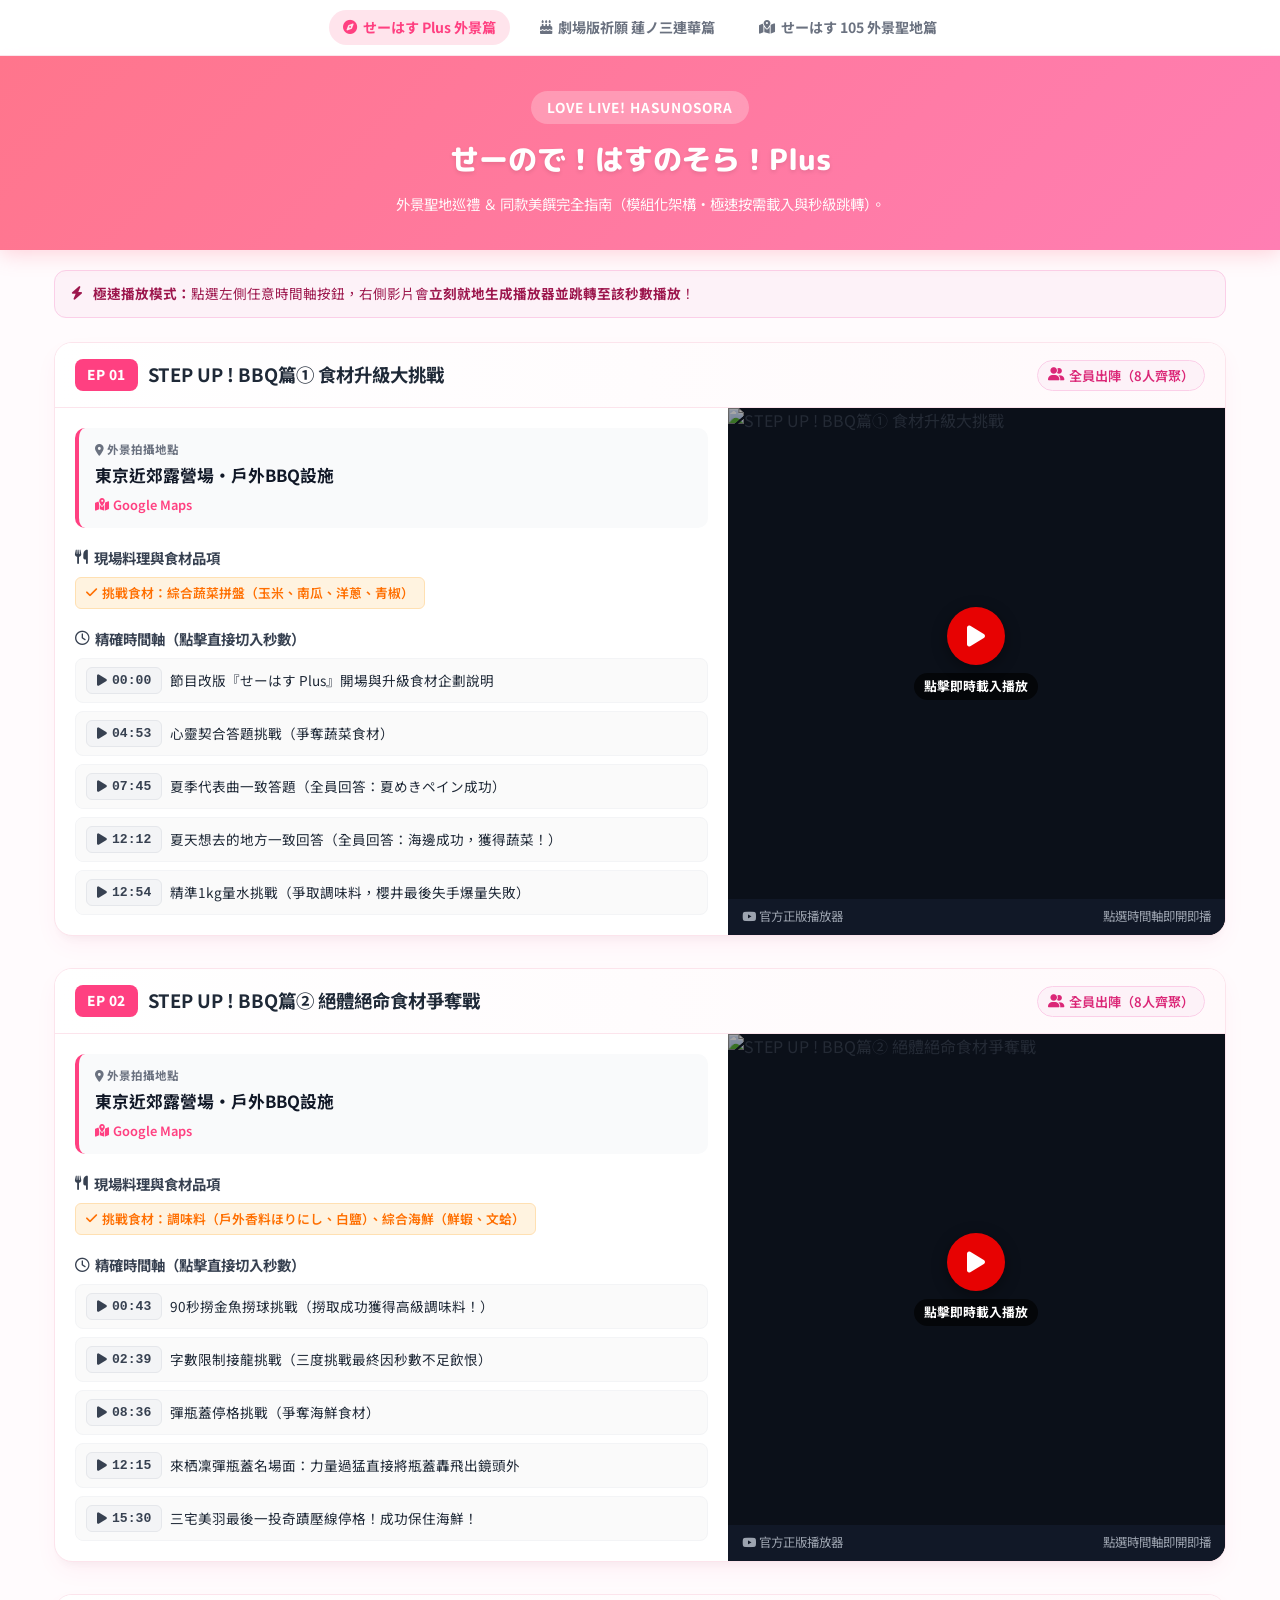
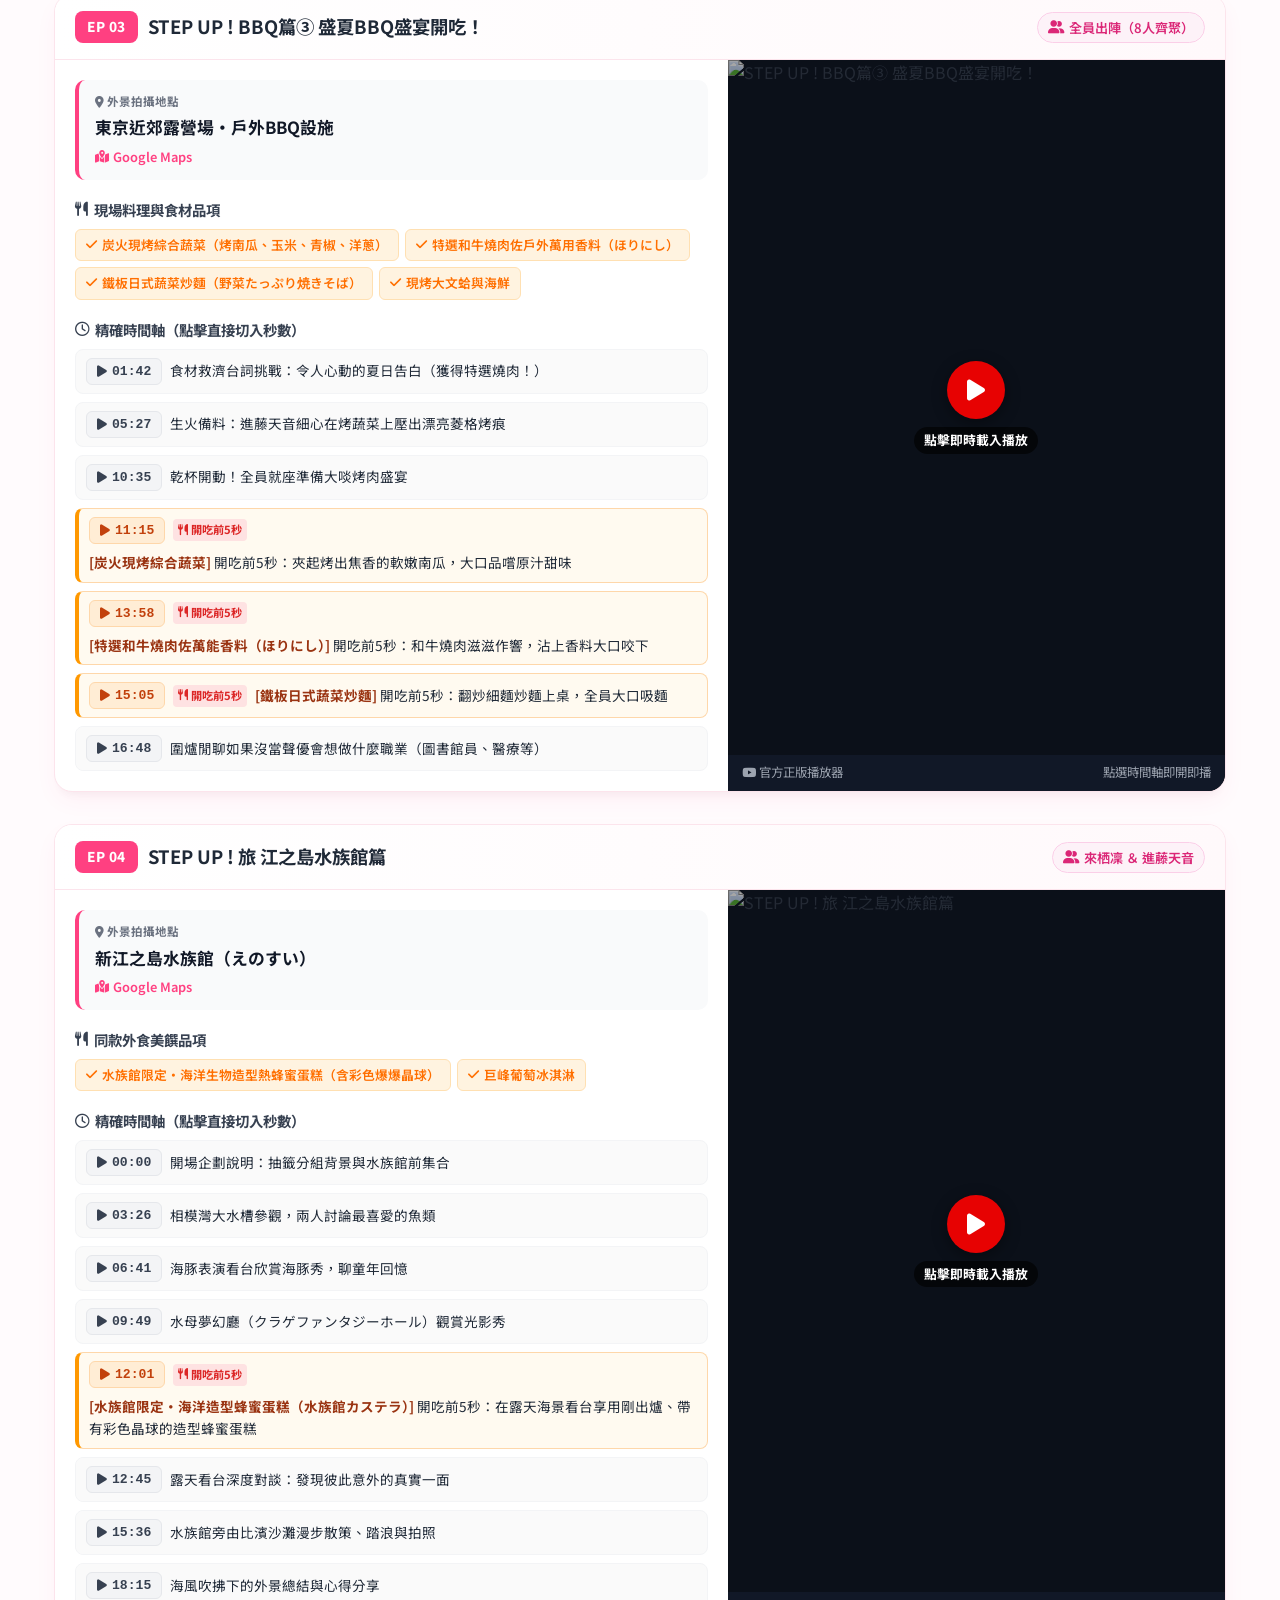
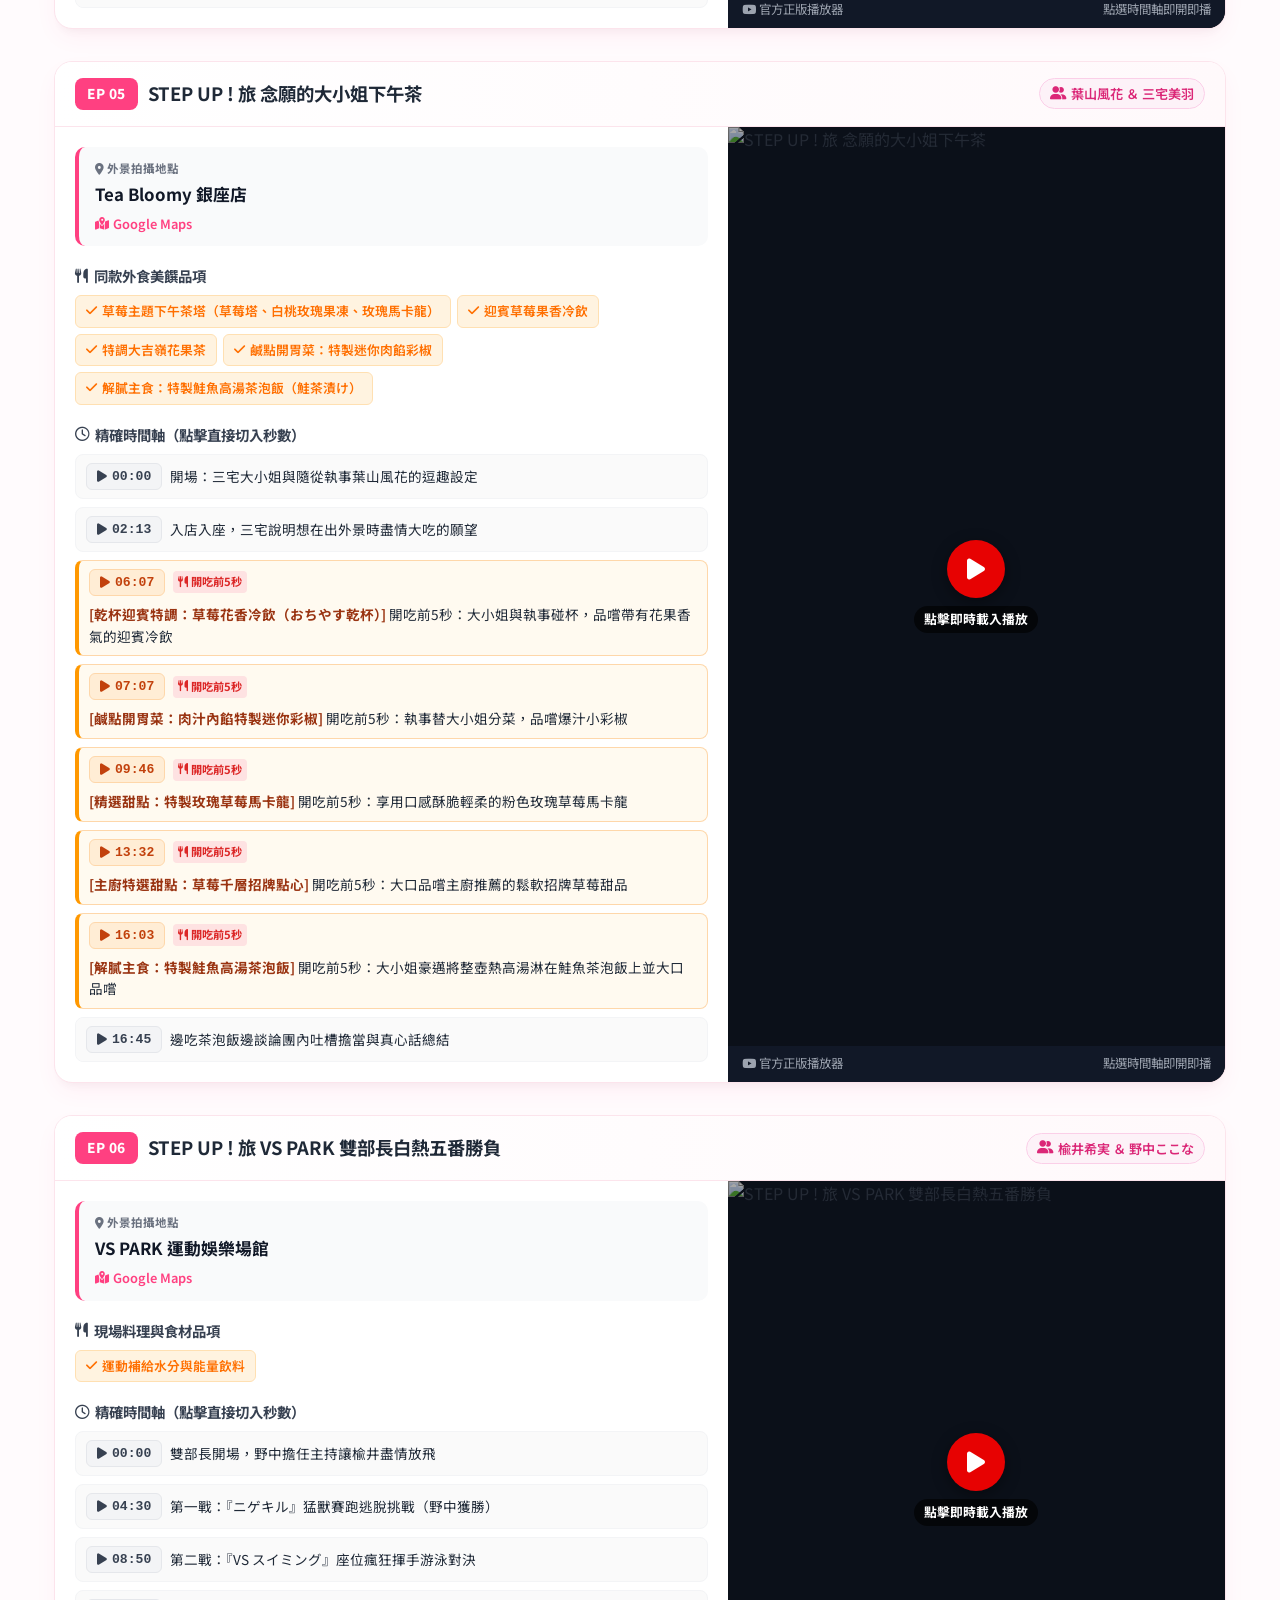
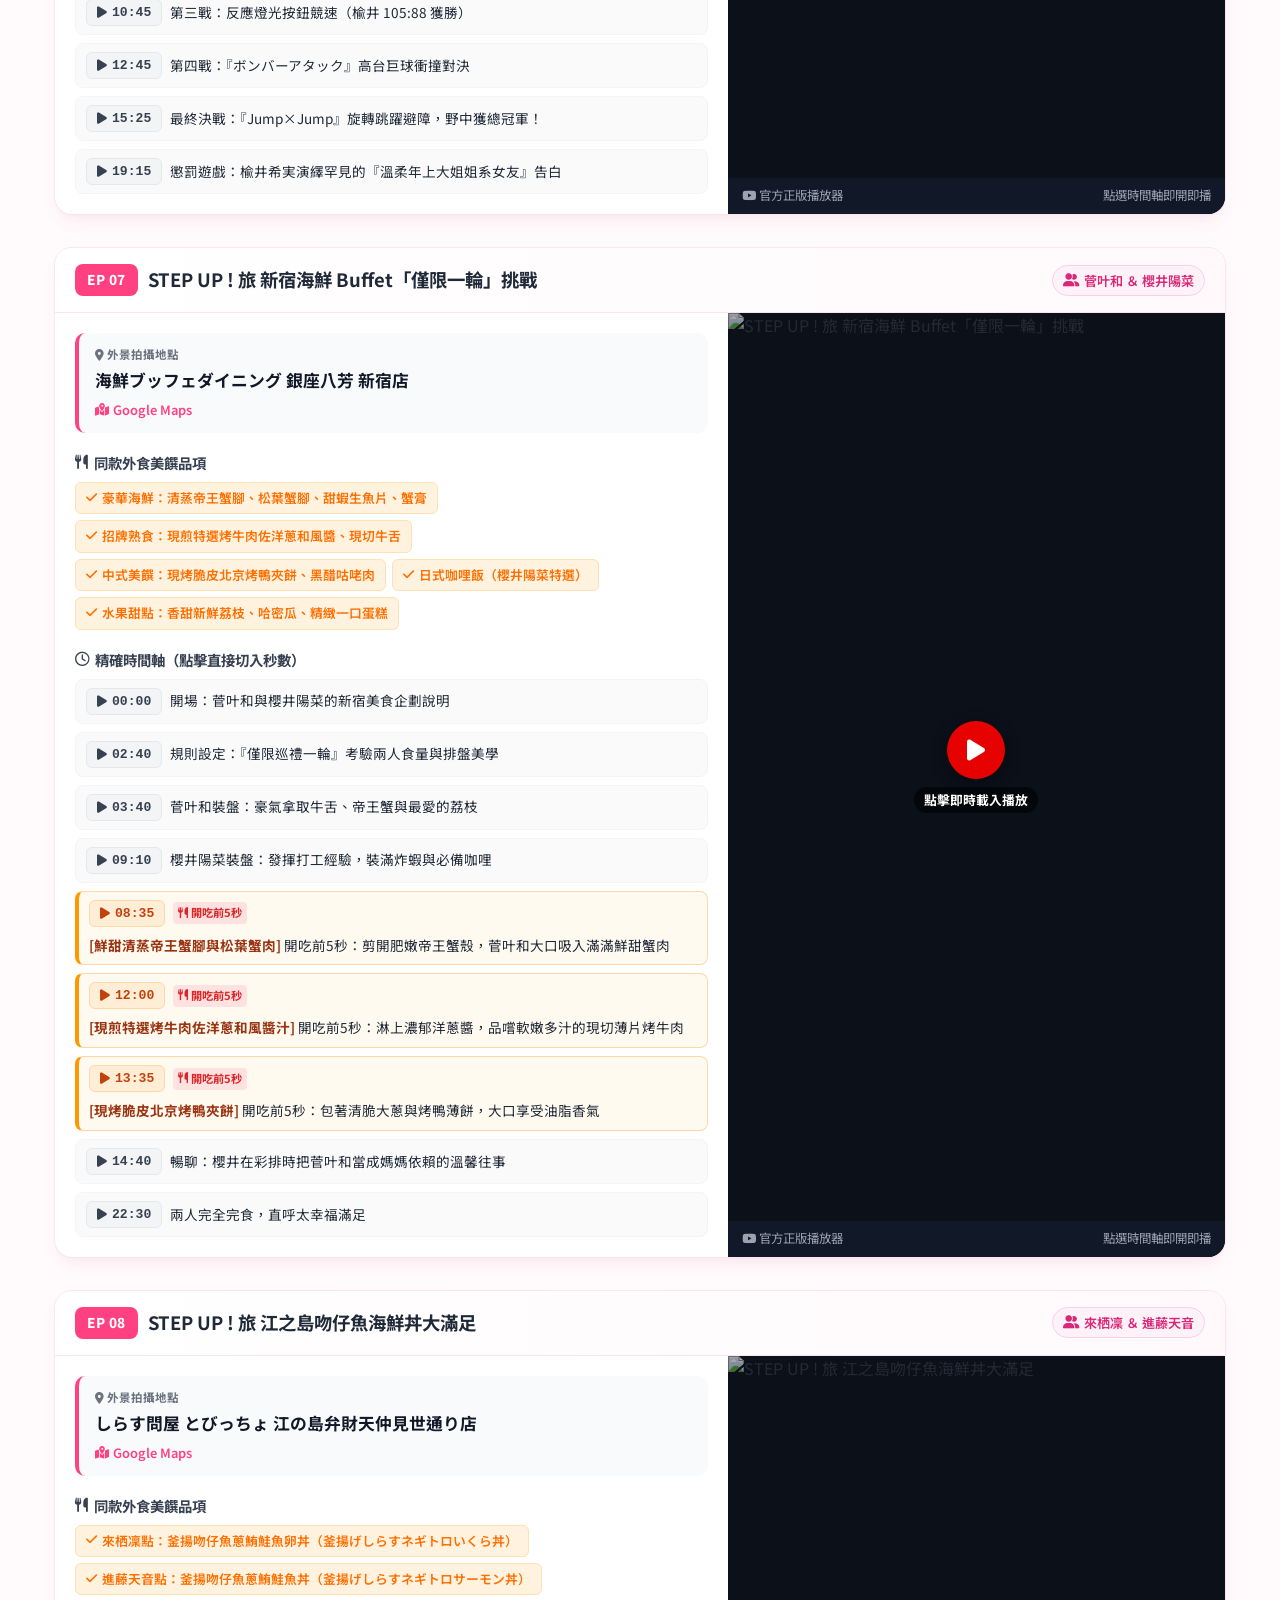
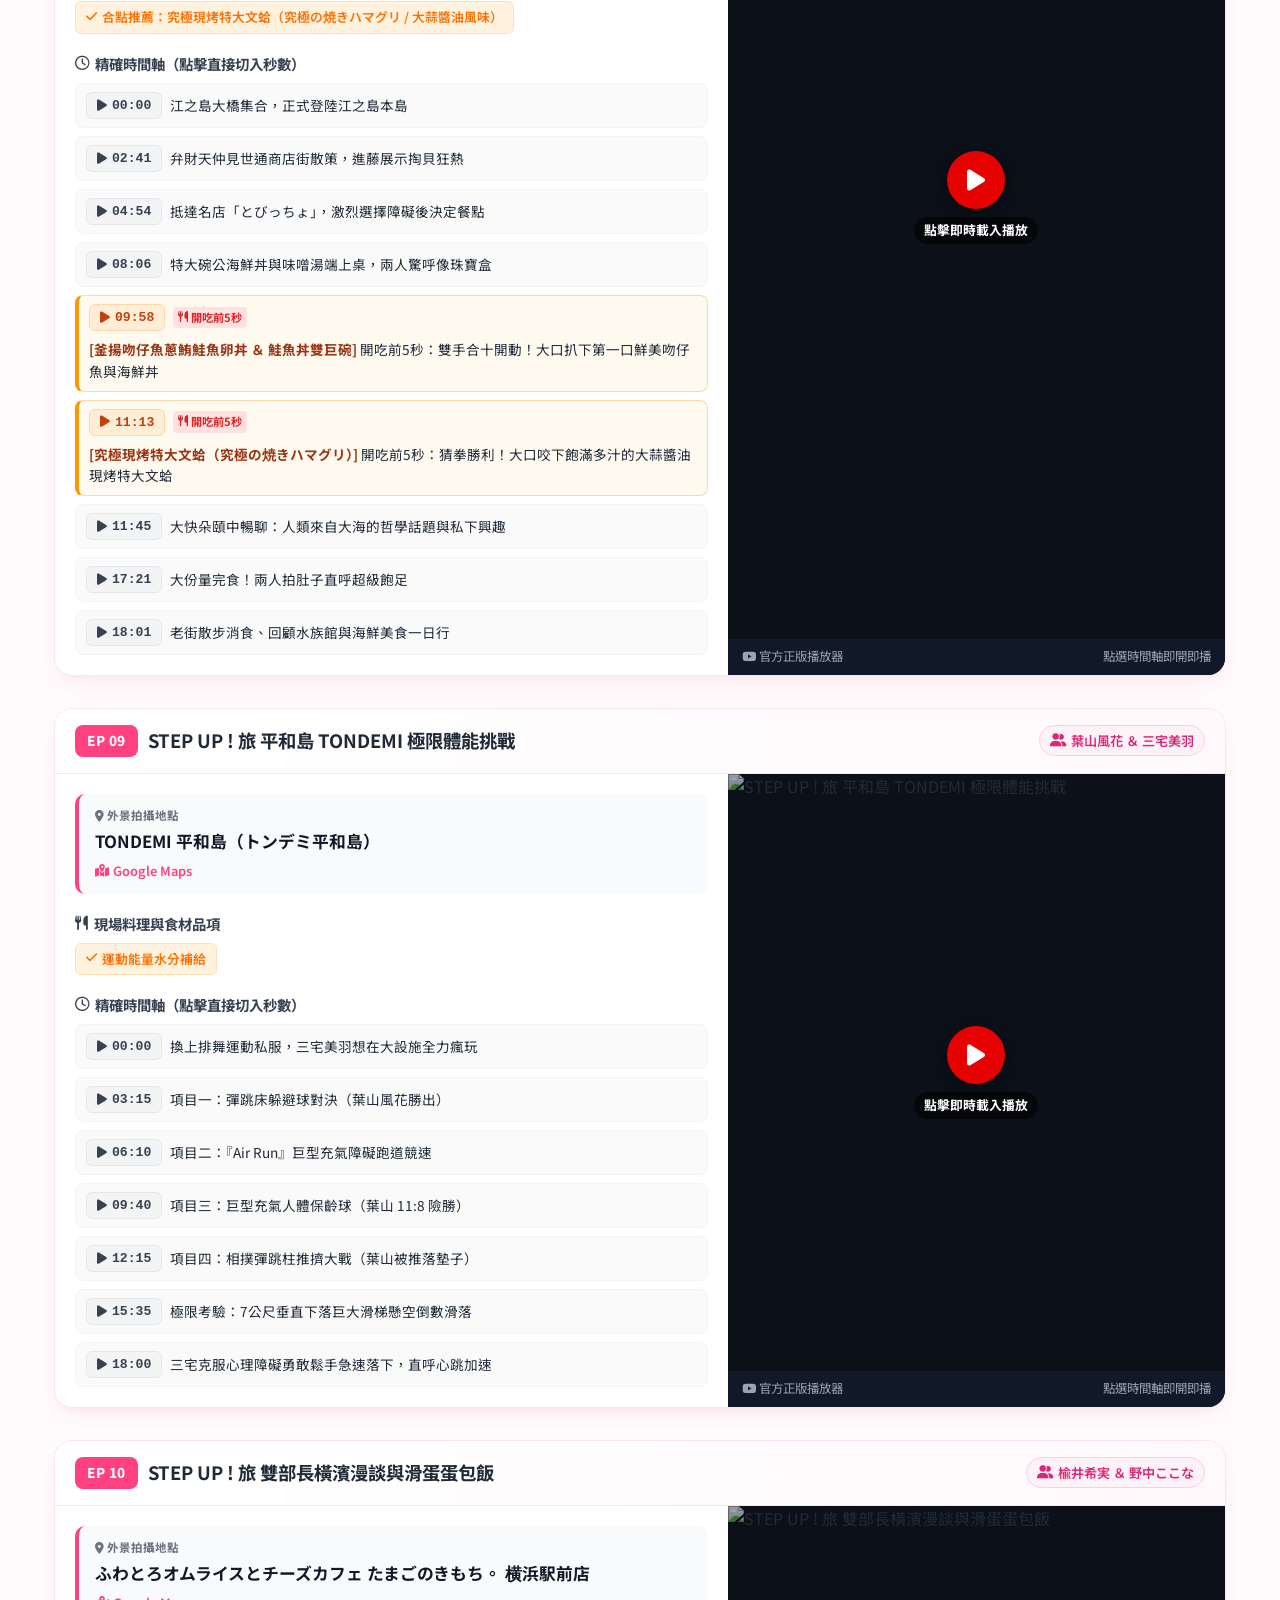
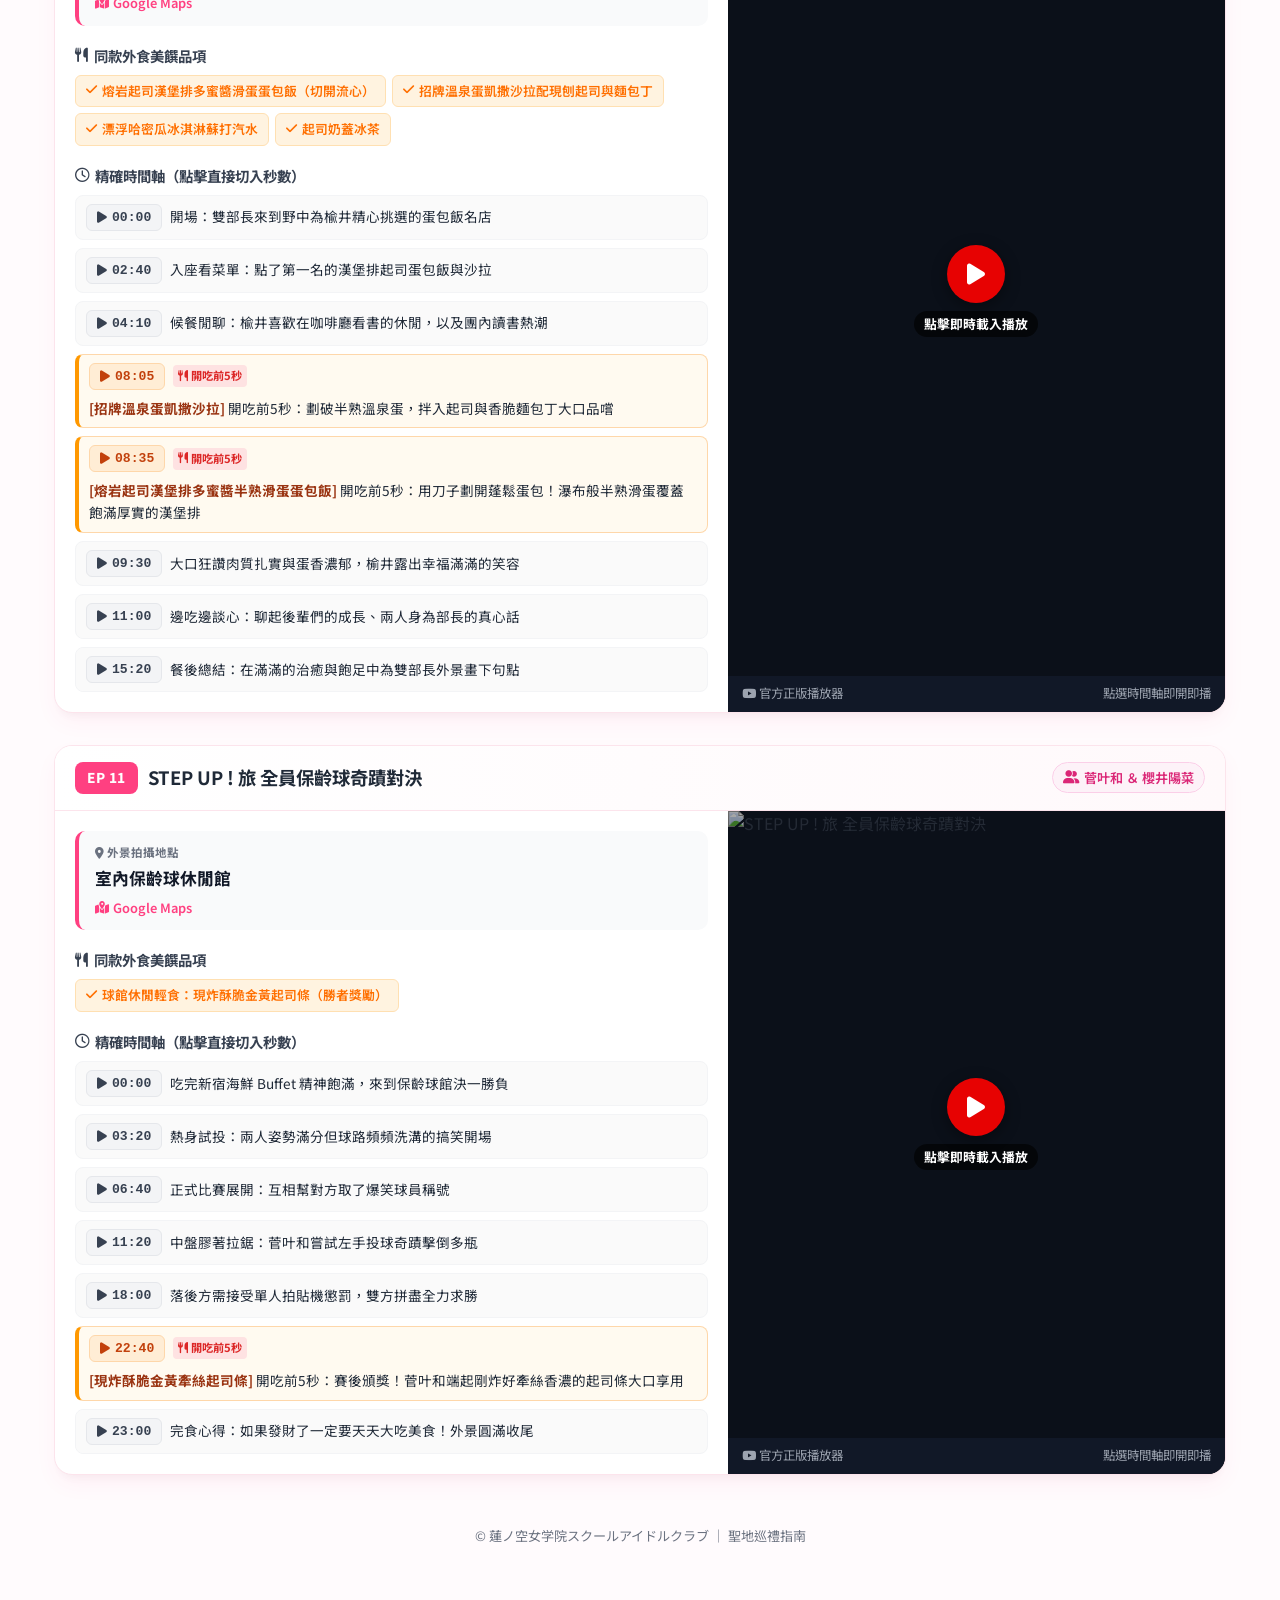
==== commit b571aa76: "新增105 sehasu" ====
--- a/hasunosora-guide/index.html
+++ b/hasunosora-guide/index.html
@@ -25,6 +25,7 @@
       position: sticky;
       top: 0;
       z-index: 50;
+      flex-wrap: wrap;
     }
     .nav-btn {
       text-decoration: none;
@@ -42,6 +43,7 @@
       color: var(--primary);
       background: var(--primary-light);
     }
+    
   </style>
 </head>
 <body>
@@ -50,17 +52,17 @@
   <nav class="top-nav">
     <a href="index.html" class="nav-btn active"><i class="fa-solid fa-compass"></i> せーはす Plus 外景篇</a>
     <a href="prayer.html" class="nav-btn"><i class="fa-solid fa-cake-candles"></i> 劇場版祈願 蓮ノ三連華篇</a>
+    <a href="sehasu105.html" class="nav-btn"><i class="fa-solid fa-map-location-dot"></i> せーはす 105 外景聖地篇</a>
   </nav>
 
   <header>
     <div class="header-badge">Love Live! Hasunosora</div>
     <h1>せーので！はすのそら！Plus</h1>
-    <p class="header-desc">
-      外景聖地巡禮 ＆ 同款美饌完全指南（模組化架構・極速按需載入與秒級跳轉）。
-    </p>
+    <p class="header-desc">外景聖地巡禮 ＆ 同款美饌完全指南（模組化架構・極速按需載入與秒級跳轉）。</p>
   </header>
 
   <div class="container">
+    
     <div class="notice-bar">
       <i class="fa-solid fa-bolt text-pink-600"></i>
       <div>
@@ -73,12 +75,12 @@
   </div>
 
   <footer>
-    <p>© 蓮ノ空女学院スクールアイドルクラブ ｜ せーはす Plus 聖地巡禮指南</p>
+    <p>© 蓮ノ空女学院スクールアイドルクラブ ｜ 聖地巡禮指南</p>
   </footer>
 
   <!-- 1. YouTube 官方 IFrame API -->
   <script src="https://www.youtube.com/iframe_api"></script>
-  <!-- 2. 當前頁面的專屬資料檔 -->
+  <!-- 2. 本頁專屬資料檔 -->
   <script src="js/data-sehasu-plus.js"></script>
   <!-- 3. 共用核心控制與渲染引擎 -->
   <script src="js/app.js"></script>
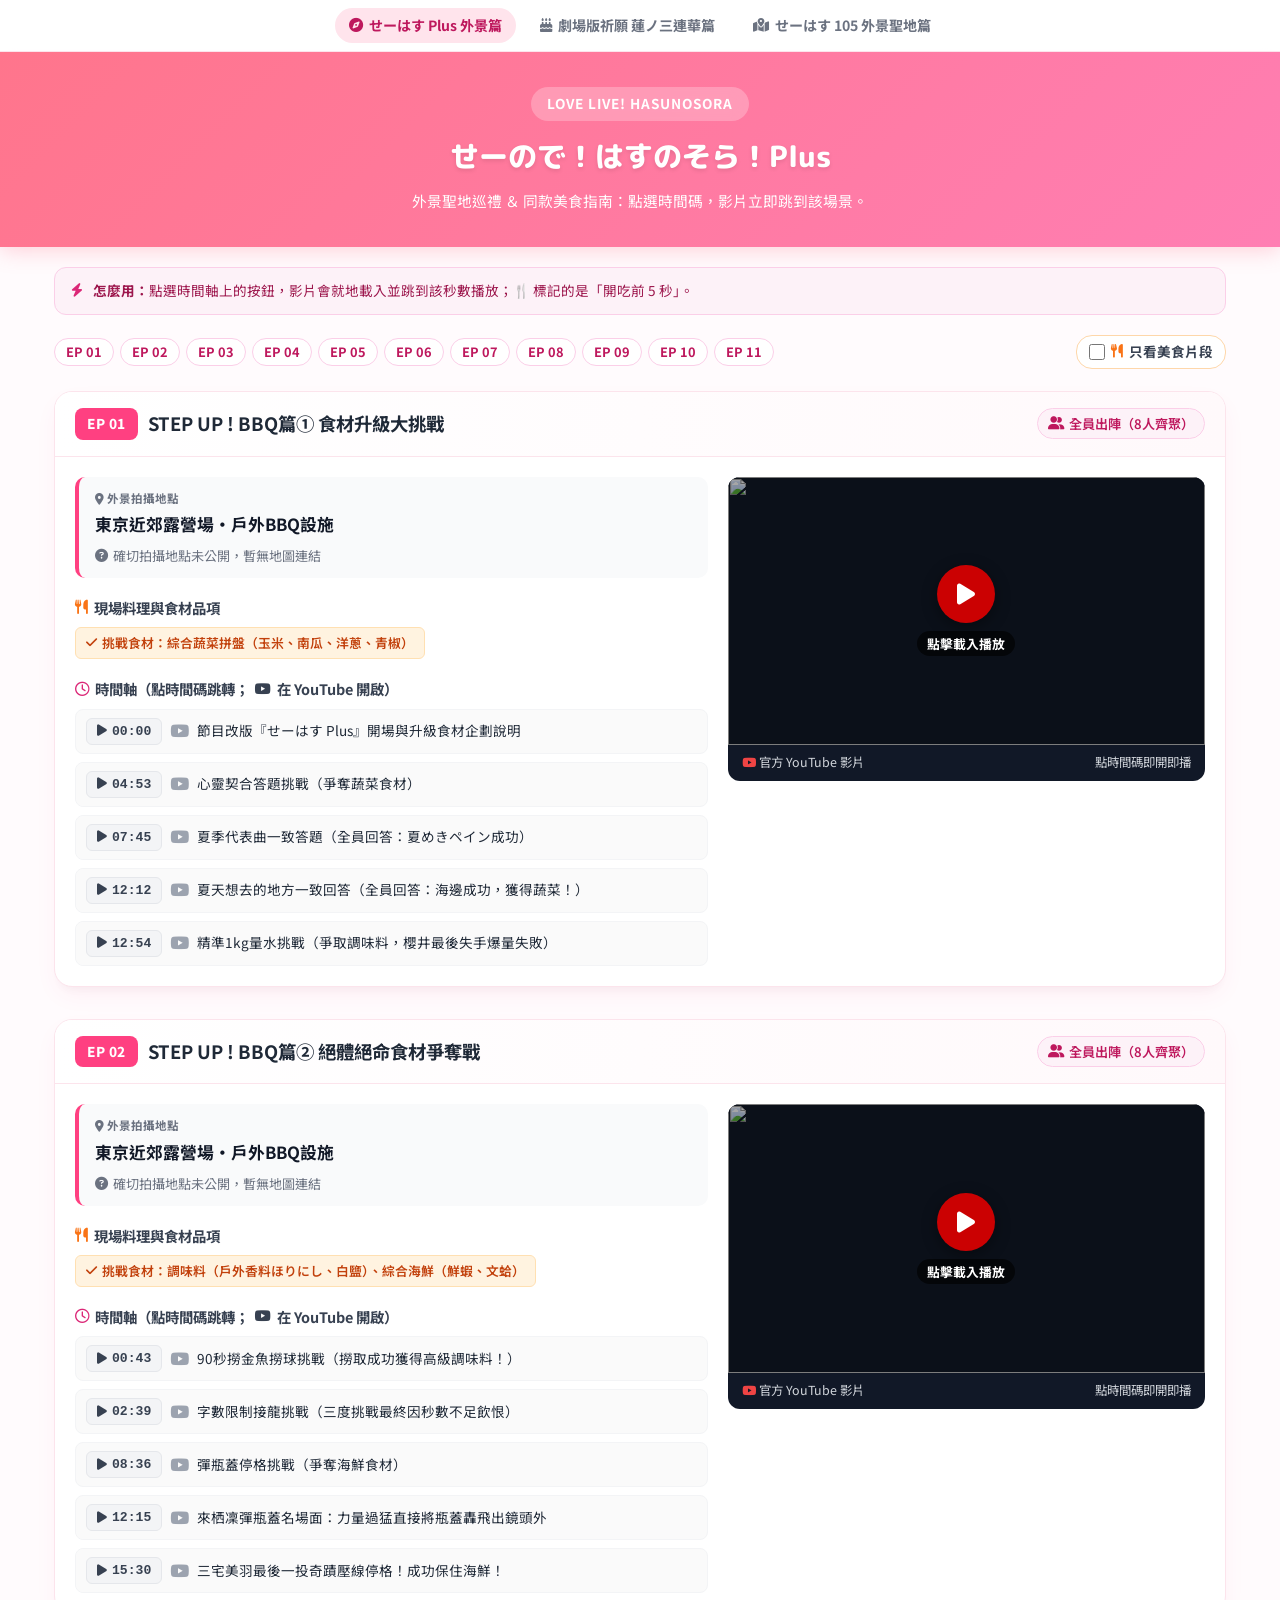
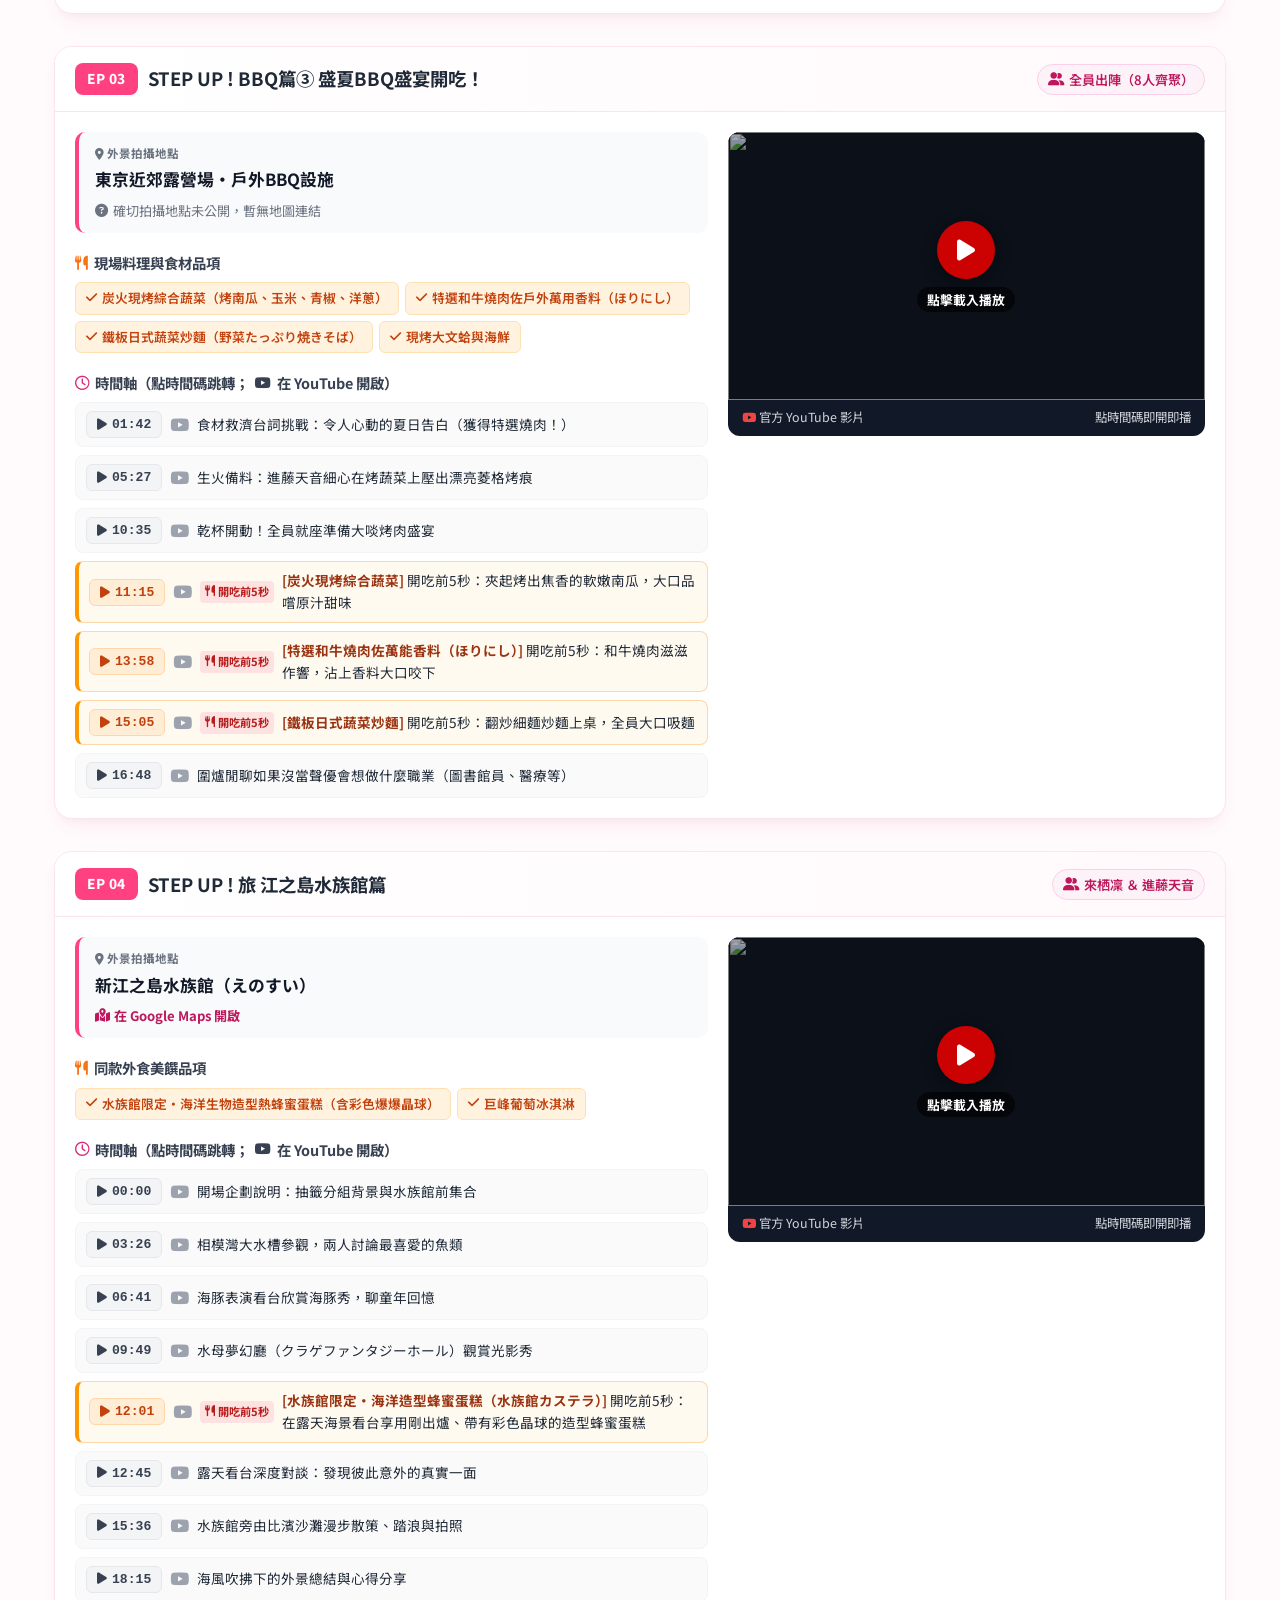
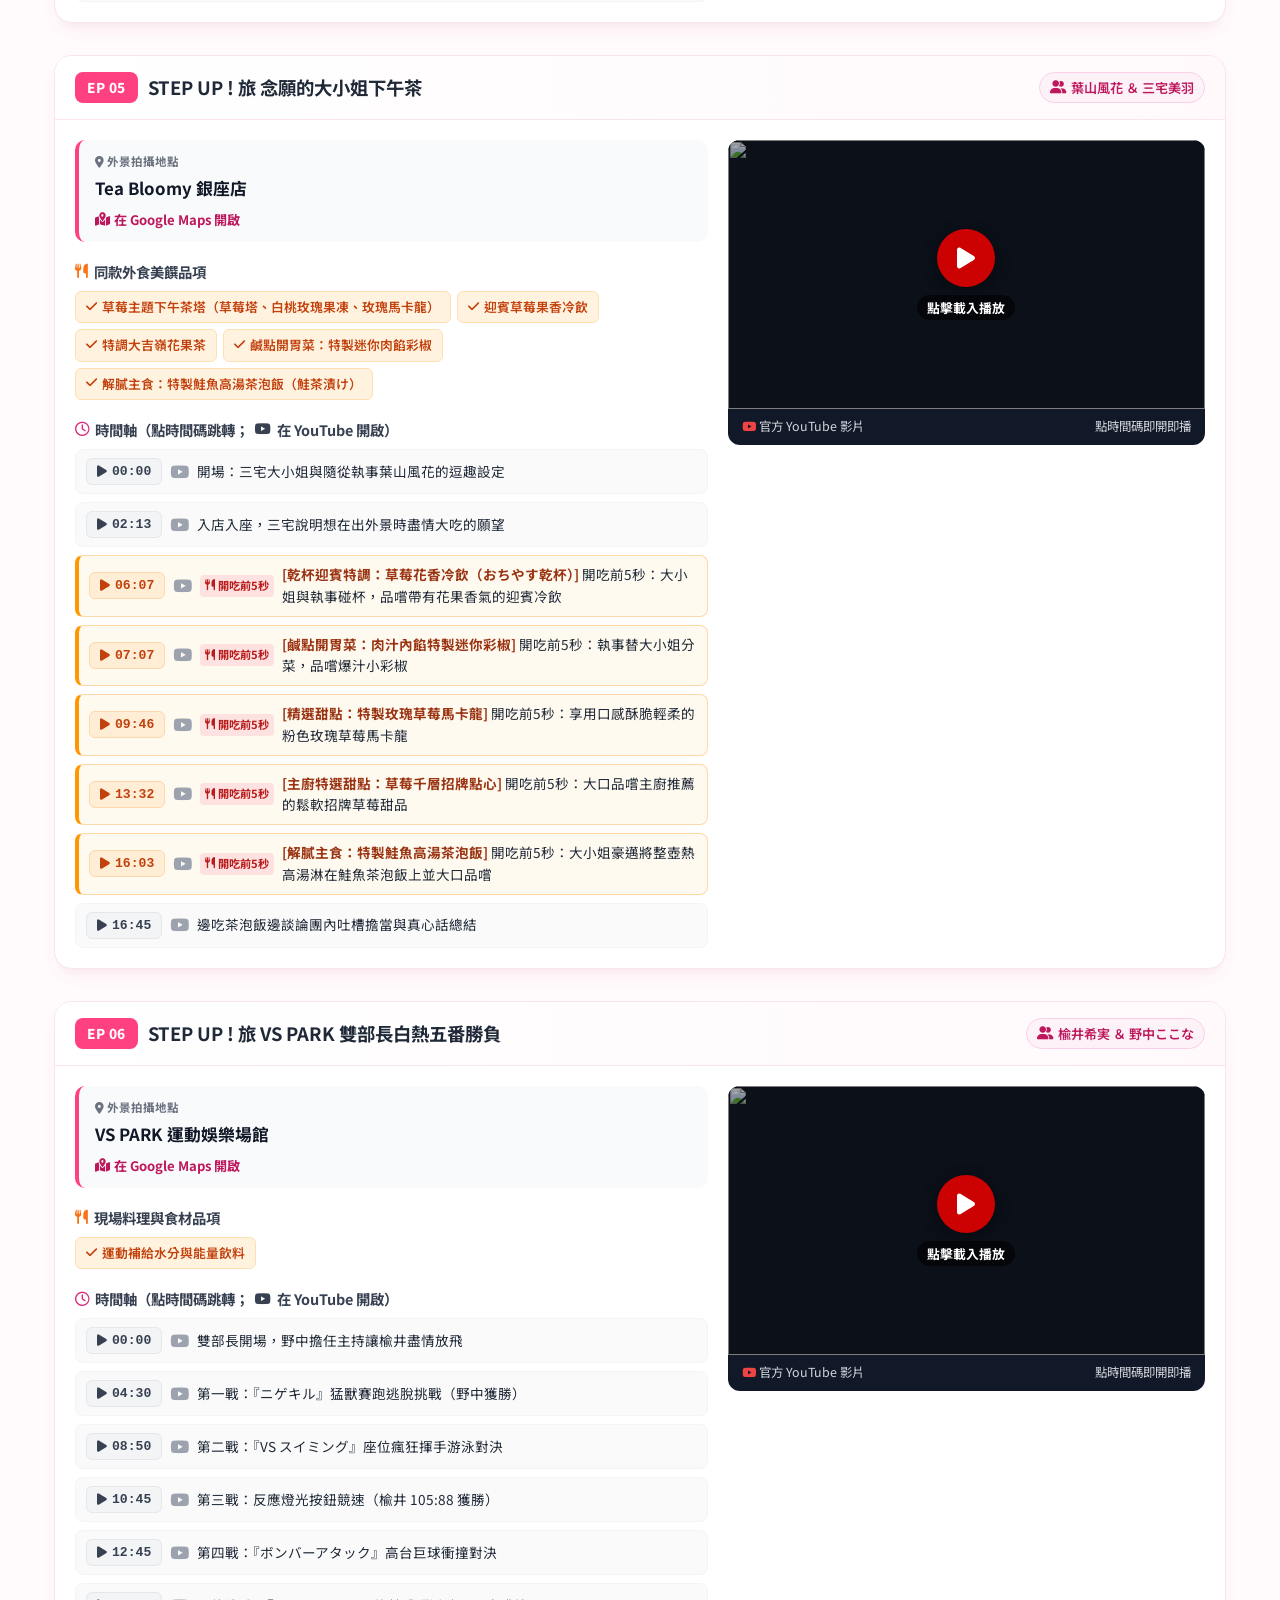
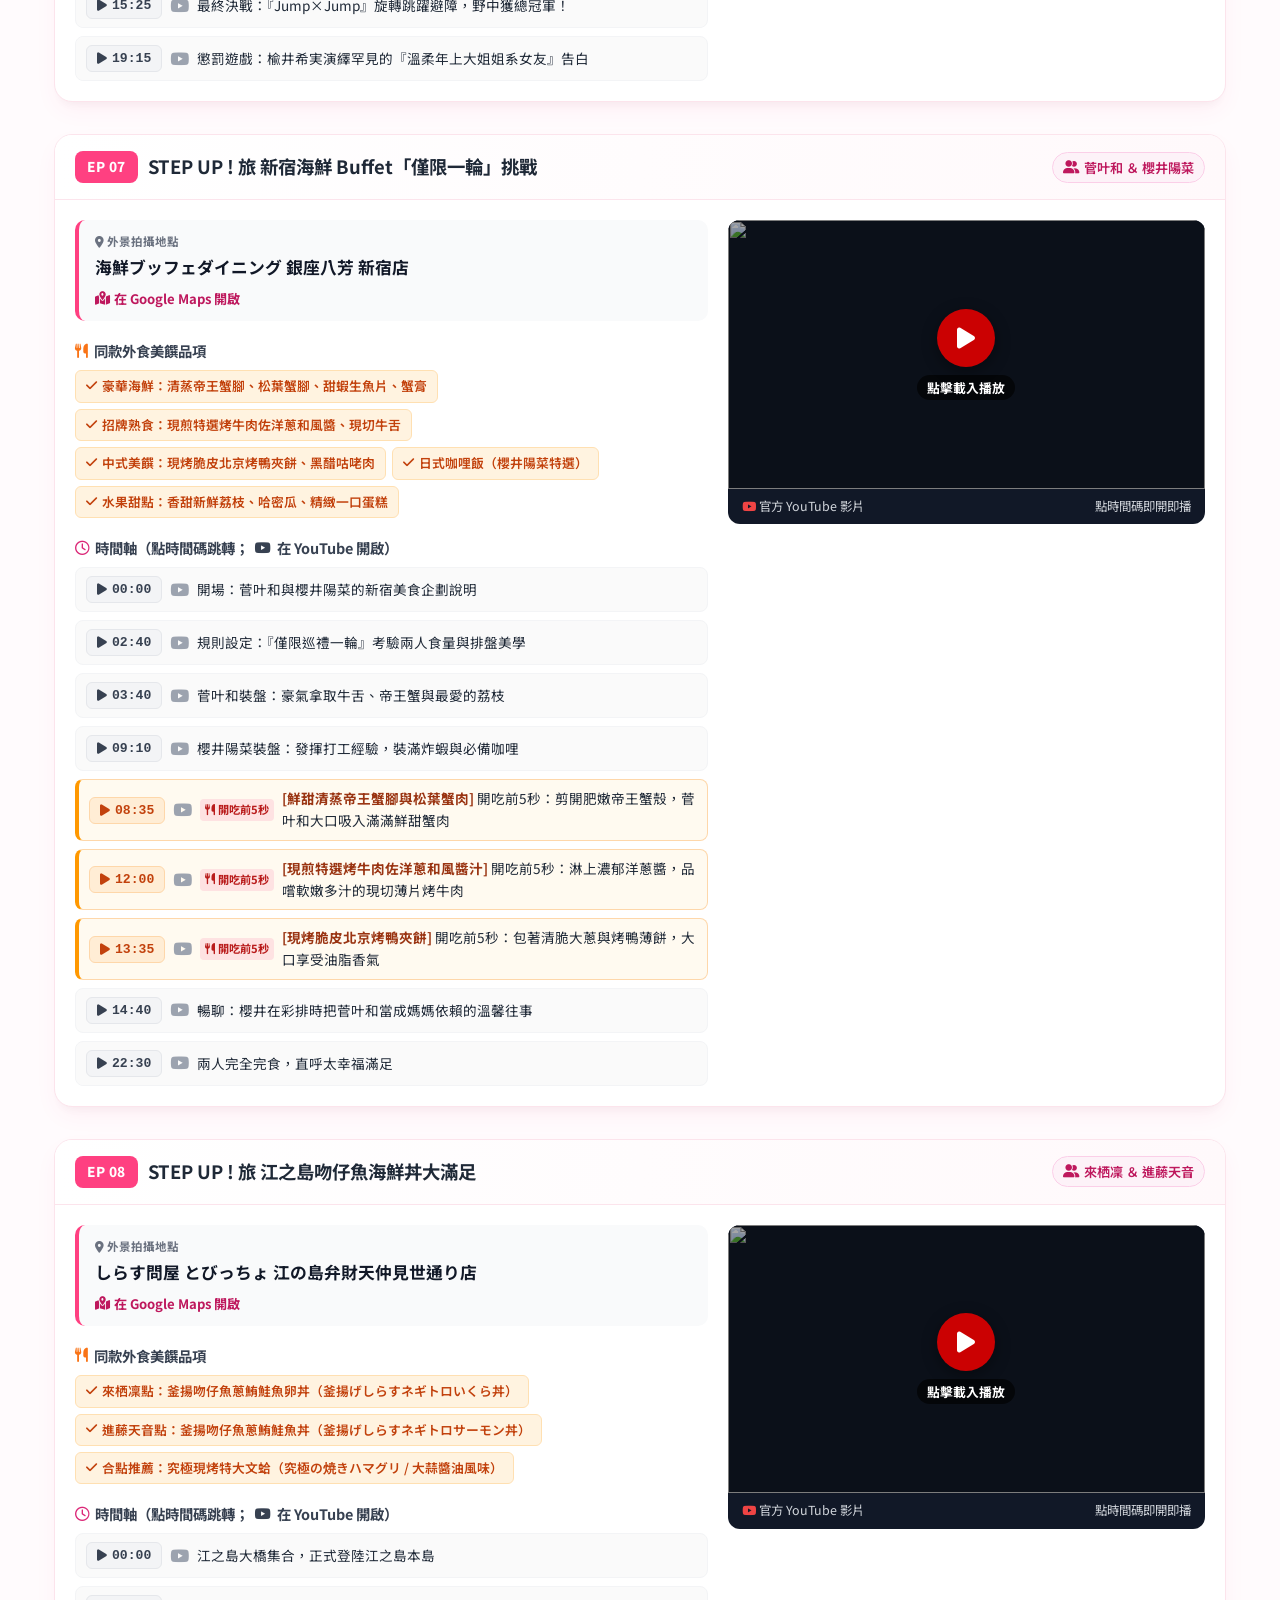
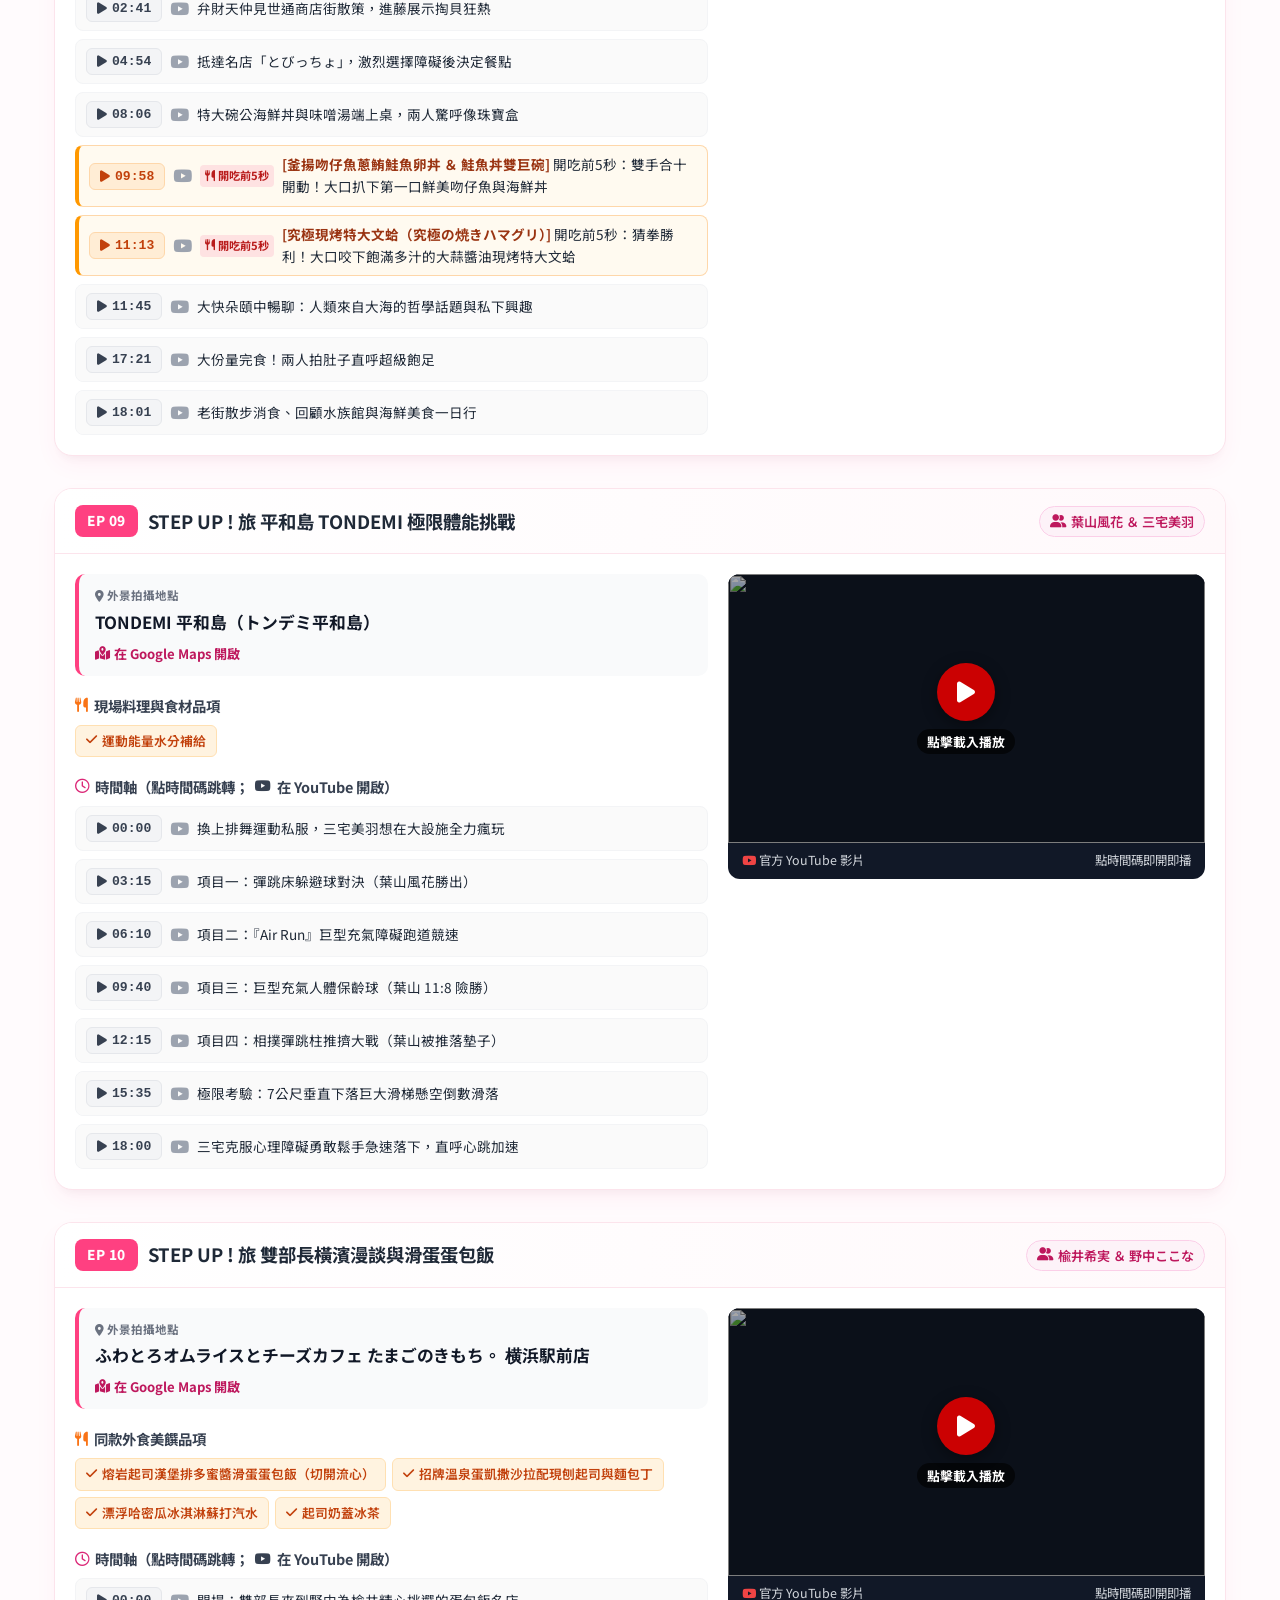
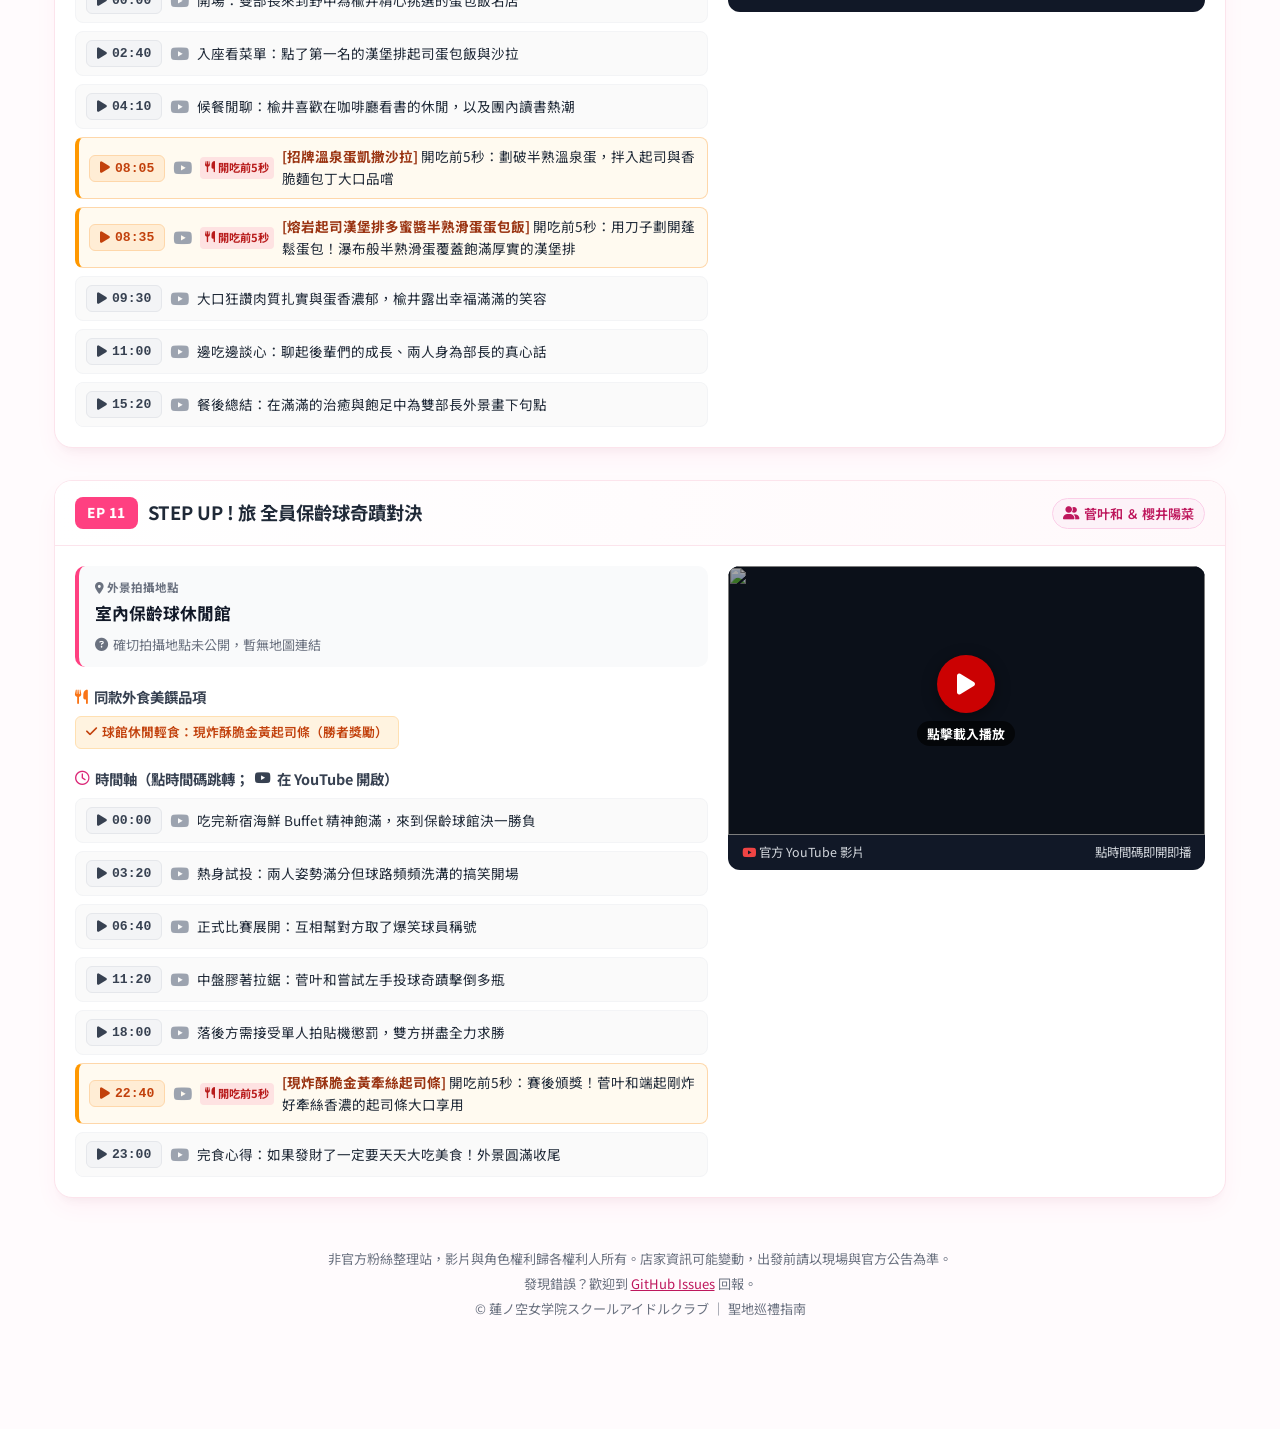
==== commit d21ea841: "Bug 修正" ====
--- a/hasunosora-guide/index.html
+++ b/hasunosora-guide/index.html
@@ -4,92 +4,54 @@
   <meta charset="UTF-8">
   <meta name="viewport" content="width=device-width, initial-scale=1.0">
   <title>蓮ノ空「せーはす Plus」外景與美食完全指南</title>
-  
-  <!-- 字體與圖示 -->
+  <meta name="description" content="蓮ノ空《せーはす Plus》外景聖地與同款美食整理，附 YouTube 時間碼，點一下直接跳到該場景。">
+  <meta name="theme-color" content="#ff7eb3">
+  <meta property="og:type" content="website">
+  <meta property="og:title" content="蓮ノ空「せーはす Plus」外景與美食完全指南">
+  <meta property="og:description" content="蓮ノ空《せーはす Plus》外景聖地與同款美食整理，附 YouTube 時間碼，點一下直接跳到該場景。">
+  <meta property="og:image" content="https://img.youtube.com/vi/leSrnb3lO64/hqdefault.jpg">
+  <meta name="twitter:card" content="summary_large_image">
+  <link rel="icon" href="data:image/svg+xml,<svg xmlns=%22http://www.w3.org/2000/svg%22 viewBox=%220 0 100 100%22><text y=%22.9em%22 font-size=%2290%22>🌸</text></svg>">
+
   <link rel="preconnect" href="https://fonts.googleapis.com">
   <link rel="preconnect" href="https://fonts.gstatic.com" crossorigin>
   <link href="https://fonts.googleapis.com/css2?family=Noto+Sans+TC:wght@400;500;700;900&family=M+PLUS+Rounded+1c:wght@500;700;800&display=swap" rel="stylesheet">
   <link rel="stylesheet" href="https://cdnjs.cloudflare.com/ajax/libs/font-awesome/6.4.0/css/all.min.css">
-  
-  <!-- 共用 CSS -->
   <link rel="stylesheet" href="css/style.css">
-  <style>
-    .top-nav {
-      background: rgba(255, 255, 255, 0.9);
-      backdrop-filter: blur(8px);
-      border-bottom: 1px solid var(--border);
-      padding: 10px 16px;
-      display: flex;
-      justify-content: center;
-      gap: 16px;
-      position: sticky;
-      top: 0;
-      z-index: 50;
-      flex-wrap: wrap;
-    }
-    .nav-btn {
-      text-decoration: none;
-      color: var(--text-muted);
-      font-weight: 700;
-      font-size: 0.88rem;
-      padding: 6px 14px;
-      border-radius: 20px;
-      transition: all 0.2s ease;
-      display: inline-flex;
-      align-items: center;
-      gap: 6px;
-    }
-    .nav-btn:hover, .nav-btn.active {
-      color: var(--primary);
-      background: var(--primary-light);
-    }
-    
-  </style>
 </head>
 <body>
-
-  <!-- 頂部頁面導航 -->
-  <nav class="top-nav">
-    <a href="index.html" class="nav-btn active"><i class="fa-solid fa-compass"></i> せーはす Plus 外景篇</a>
-    <a href="prayer.html" class="nav-btn"><i class="fa-solid fa-cake-candles"></i> 劇場版祈願 蓮ノ三連華篇</a>
-    <a href="sehasu105.html" class="nav-btn"><i class="fa-solid fa-map-location-dot"></i> せーはす 105 外景聖地篇</a>
-  </nav>
+  <nav class="top-nav" id="siteNav" aria-label="頁面導覽"></nav>
 
   <header>
     <div class="header-badge">Love Live! Hasunosora</div>
     <h1>せーので！はすのそら！Plus</h1>
-    <p class="header-desc">外景聖地巡禮 ＆ 同款美饌完全指南（模組化架構・極速按需載入與秒級跳轉）。</p>
+    <p class="header-desc">外景聖地巡禮 ＆ 同款美食指南：點選時間碼，影片立即跳到該場景。</p>
   </header>
 
-  <div class="container">
+  <main class="container">
     
     <div class="notice-bar">
-      <i class="fa-solid fa-bolt text-pink-600"></i>
-      <div>
-        <strong>極速播放模式：</strong>點選左側任意時間軸按鈕，右側影片會<strong>立刻就地生成播放器並跳轉至該秒數播放</strong>！
-      </div>
+      <i class="fa-solid fa-bolt ic-pink"></i>
+      <div><strong>怎麼用：</strong>點選時間軸上的按鈕，影片會就地載入並跳到該秒數播放；🍴 標記的是「開吃前 5 秒」。</div>
     </div>
 
-    <!-- 卡片掛載容器 -->
+    <div class="toolbar" id="toolbar"></div>
+    <noscript><p class="notice-bar">此頁面需要啟用 JavaScript 才能顯示外景與時間軸。</p></noscript>
     <div class="episodes-grid" id="episodesContainer"></div>
-  </div>
+  </main>
 
   <footer>
+    <p>非官方粉絲整理站，影片與角色權利歸各權利人所有。店家資訊可能變動，出發前請以現場與官方公告為準。</p>
+    <p>發現錯誤？歡迎到 <a href="https://github.com/SakakiFu/SakakiFu.github.io/issues" target="_blank" rel="noopener">GitHub Issues</a> 回報。</p>
     <p>© 蓮ノ空女学院スクールアイドルクラブ ｜ 聖地巡禮指南</p>
   </footer>
 
-  <!-- 1. YouTube 官方 IFrame API -->
+  <!-- 順序：資料 → 共用引擎（先定義 onYouTubeIframeAPIReady）→ YouTube API -->
+  <script src="js/data-sehasu-plus.js"></script>
+  <script src="js/app.js"></script>
+  <script>
+    document.addEventListener('DOMContentLoaded', () => initPage({ active: 'plus', data: sehasuPlusData }));
+  </script>
   <script src="https://www.youtube.com/iframe_api"></script>
-  <!-- 2. 本頁專屬資料檔 -->
-  <script src="js/data-sehasu-plus.js"></script>
-  <!-- 3. 共用核心控制與渲染引擎 -->
-  <script src="js/app.js"></script>
-  
-  <!-- 4. 啟動渲染 -->
-  <script>
-    document.addEventListener('DOMContentLoaded', () => {
-      renderEpisodes(sehasuPlusData);
-    });
-  </script>
 </body>
 </html>
--- a/hasunosora-guide/css/style.css
+++ b/hasunosora-guide/css/style.css
@@ -1,4 +1,4 @@
-/* 蓮ノ空「せーはす Plus」導覽共用樣式 */
+/* 蓮ノ空 聖地巡禮指南：全站共用樣式 */
 :root {
   --primary: #ff4081;
   --primary-light: #ffe4ec;
@@ -8,13 +8,15 @@
   --text: #374151;
   --text-muted: #6b7280;
   --border: #fce4ec;
-  --food-tag: #ff6f00;
+  --food-tag: #c2410c;
   --food-bg: #fff3e0;
   --shadow: 0 10px 25px -5px rgba(255, 64, 129, 0.08), 0 8px 10px -6px rgba(0, 0, 0, 0.04);
   --shadow-hover: 0 20px 30px -10px rgba(255, 64, 129, 0.18);
+  --nav-h: 52px;
 }
 
 * { box-sizing: border-box; margin: 0; padding: 0; }
+html { scroll-behavior: smooth; }
 body {
   font-family: 'Noto Sans TC', -apple-system, BlinkMacSystemFont, sans-serif;
   background-color: var(--bg);
@@ -22,14 +24,64 @@
   line-height: 1.6;
   padding-bottom: 80px;
 }
+a, button, input { font-family: inherit; }
+a:focus-visible, button:focus-visible, input:focus-visible {
+  outline: 3px solid var(--primary);
+  outline-offset: 2px;
+}
+@media (prefers-reduced-motion: reduce) {
+  html { scroll-behavior: auto; }
+  * { transition: none !important; }
+}
+
+/* 圖示顏色（取代原本未載入的 Tailwind class） */
+.ic-pink { color: #db2777; }
+.ic-orange { color: #f97316; }
+.ic-red { color: #ef4444; }
+
+/* 頂部導覽：高度固定，手機可橫向捲動 */
+.top-nav {
+  background: rgba(255, 255, 255, 0.92);
+  backdrop-filter: blur(8px);
+  border-bottom: 1px solid var(--border);
+  height: var(--nav-h);
+  padding: 0 12px;
+  display: flex;
+  align-items: center;
+  justify-content: center;
+  gap: 10px;
+  position: sticky;
+  top: 0;
+  z-index: 50;
+  overflow-x: auto;
+  scrollbar-width: none;
+}
+.top-nav::-webkit-scrollbar { display: none; }
+@media (max-width: 820px) { .top-nav { justify-content: flex-start; } }
+.nav-btn {
+  flex: none;
+  white-space: nowrap;
+  text-decoration: none;
+  color: var(--text-muted);
+  font-weight: 700;
+  font-size: 0.88rem;
+  padding: 6px 14px;
+  border-radius: 20px;
+  transition: all 0.2s ease;
+  display: inline-flex;
+  align-items: center;
+  gap: 6px;
+}
+.nav-btn:hover, .nav-btn[aria-current="page"] {
+  color: #be185d;
+  background: var(--primary-light);
+}
 
 header {
   background: linear-gradient(135deg, #ff758c 0%, #ff7eb3 100%);
   color: white;
   padding: 35px 20px;
   text-align: center;
-  position: relative;
-  overflow: hidden;
   box-shadow: 0 4px 20px rgba(255, 117, 140, 0.3);
 }
 .header-badge {
@@ -51,18 +103,9 @@
   margin-bottom: 10px;
   text-shadow: 0 2px 4px rgba(0, 0, 0, 0.1);
 }
-.header-desc {
-  font-size: 0.9rem;
-  opacity: 0.95;
-  max-width: 680px;
-  margin: 0 auto;
-}
-
-.container {
-  max-width: 1200px;
-  margin: 0 auto;
-  padding: 20px 14px;
-}
+.header-desc { font-size: 0.92rem; max-width: 680px; margin: 0 auto; }
+
+.container { max-width: 1200px; margin: 0 auto; padding: 20px 14px; }
 
 .notice-bar {
   background: #fdf2f8;
@@ -70,33 +113,102 @@
   color: #9d174d;
   padding: 12px 16px;
   border-radius: 12px;
+  margin-bottom: 20px;
+  font-size: 0.85rem;
+  display: flex;
+  align-items: center;
+  gap: 10px;
+}
+
+/* 摘要盒（三頁共用，以色彩變數區分） */
+.summary-box {
+  --sb-bg: #fdf4ff; --sb-border: #f0abfc; --sb-title: #86198f;
+  --sb-text: #4a044e; --sb-item-border: #f5d0fe; --sb-icon: #c026d3;
+  background: var(--sb-bg);
+  border: 1px solid var(--sb-border);
+  border-radius: 16px;
+  padding: 18px 22px;
   margin-bottom: 24px;
+  box-shadow: var(--shadow);
+}
+.summary-box.is-blue {
+  --sb-bg: #eff6ff; --sb-border: #bfdbfe; --sb-title: #1e40af;
+  --sb-text: #1e3a8a; --sb-item-border: #dbeafe; --sb-icon: #3b82f6;
+}
+.summary-box h2 {
+  font-size: 1.05rem;
+  color: var(--sb-title);
+  margin-bottom: 10px;
+  display: flex;
+  align-items: center;
+  gap: 8px;
+}
+.summary-list {
+  display: grid;
+  grid-template-columns: repeat(auto-fit, minmax(min(260px, 100%), 1fr));
+  gap: 10px;
   font-size: 0.85rem;
-  display: flex;
-  align-items: center;
-  gap: 10px;
-}
-
-.episodes-grid {
-  display: flex;
-  flex-direction: column;
-  gap: 32px;
-}
-
+  color: var(--sb-text);
+}
+.summary-item {
+  background: rgba(255, 255, 255, 0.88);
+  border: 1px solid var(--sb-item-border);
+  border-radius: 8px;
+  padding: 8px 12px;
+  display: flex;
+  align-items: center;
+  gap: 8px;
+}
+.summary-item i { color: var(--sb-icon); }
+
+/* 工具列：集數目錄 + 只看美食 */
+.toolbar {
+  display: flex;
+  flex-wrap: wrap;
+  align-items: center;
+  justify-content: space-between;
+  gap: 10px 16px;
+  margin-bottom: 22px;
+}
+.ep-toc { display: flex; flex-wrap: wrap; gap: 6px; }
+.toc-chip {
+  text-decoration: none;
+  font-size: 0.8rem;
+  font-weight: 700;
+  color: #be185d;
+  background: #fff;
+  border: 1px solid #fbcfe8;
+  padding: 3px 11px;
+  border-radius: 14px;
+  transition: all 0.2s;
+}
+.toc-chip:hover { background: var(--primary); border-color: var(--primary); color: #fff; }
+.food-toggle {
+  display: inline-flex;
+  align-items: center;
+  gap: 6px;
+  font-size: 0.85rem;
+  font-weight: 700;
+  cursor: pointer;
+  background: #fff;
+  border: 1px solid #fed7aa;
+  padding: 5px 12px;
+  border-radius: 16px;
+}
+.food-toggle input { accent-color: var(--secondary); width: 16px; height: 16px; }
+
+/* 集數卡片 */
+.episodes-grid { display: flex; flex-direction: column; gap: 32px; }
 .episode-card {
   background: var(--card-bg);
   border-radius: 18px;
   border: 1px solid var(--border);
   box-shadow: var(--shadow);
-  overflow: hidden;
-  display: flex;
-  flex-direction: column;
-  transition: all 0.3s ease;
-}
-.episode-card:hover {
-  box-shadow: var(--shadow-hover);
-  border-color: #ff80ab;
-}
+  overflow: clip; /* 不可用 hidden，否則會破壞 sticky 影片 */
+  scroll-margin-top: calc(var(--nav-h) + 12px);
+  transition: box-shadow 0.3s ease, border-color 0.3s ease;
+}
+.episode-card:hover, .episode-card:target { box-shadow: var(--shadow-hover); border-color: #ff80ab; }
 
 .card-header {
   padding: 16px 20px;
@@ -108,11 +220,7 @@
   gap: 10px;
   background: linear-gradient(to right, #fff, #fff9fb);
 }
-.ep-meta {
-  display: flex;
-  align-items: center;
-  gap: 10px;
-}
+.ep-meta { display: flex; align-items: center; gap: 10px; }
 .ep-number {
   background: var(--primary);
   color: white;
@@ -121,16 +229,13 @@
   padding: 5px 12px;
   border-radius: 8px;
   letter-spacing: 0.5px;
-}
-.ep-title {
-  font-size: 1.15rem;
-  font-weight: 700;
-  color: #1f2937;
-}
+  flex: none;
+}
+.ep-title { font-size: 1.15rem; font-weight: 700; color: #1f2937; }
 .cast-tag {
   font-size: 0.82rem;
   background: #fdf2f8;
-  color: #db2777;
+  color: #be185d;
   padding: 4px 10px;
   border-radius: 16px;
   font-weight: 600;
@@ -142,19 +247,10 @@
 
 .card-body {
   display: grid;
-  grid-template-columns: 1.15fr 0.85fr;
-  gap: 0;
-}
-@media (max-width: 900px) {
-  .card-body { grid-template-columns: 1fr; }
-}
-
-.info-pane {
-  padding: 20px;
-  display: flex;
-  flex-direction: column;
-  gap: 18px;
-}
+  grid-template-columns: minmax(0, 1.15fr) minmax(0, 0.85fr);
+  align-items: start;
+}
+.info-pane { padding: 20px; display: flex; flex-direction: column; gap: 18px; min-width: 0; }
 
 .location-box {
   background: #f9fafb;
@@ -162,35 +258,19 @@
   border-radius: 10px;
   border-left: 4px solid var(--primary);
 }
-.loc-label {
-  font-size: 0.72rem;
-  text-transform: uppercase;
-  font-weight: 700;
-  color: var(--text-muted);
-  margin-bottom: 4px;
-}
-.loc-name {
-  font-size: 1.05rem;
-  font-weight: 700;
-  color: #111827;
-  display: flex;
-  align-items: center;
-  gap: 8px;
-}
-.loc-links {
-  margin-top: 6px;
-  display: flex;
-  gap: 10px;
-  font-size: 0.8rem;
-}
+.loc-label { font-size: 0.72rem; font-weight: 700; color: var(--text-muted); margin-bottom: 4px; }
+.loc-name { font-size: 1.05rem; font-weight: 700; color: #111827; }
+.loc-links { margin-top: 6px; font-size: 0.82rem; }
 .loc-link-btn {
-  color: var(--primary);
+  color: #be185d;
   text-decoration: none;
-  font-weight: 600;
+  font-weight: 700;
   display: inline-flex;
   align-items: center;
   gap: 4px;
 }
+.loc-link-btn:hover { text-decoration: underline; }
+.loc-unconfirmed { color: var(--text-muted); display: inline-flex; align-items: center; gap: 5px; }
 
 .section-title {
   font-size: 0.9rem;
@@ -201,12 +281,7 @@
   gap: 6px;
   margin-bottom: 8px;
 }
-
-.food-chips {
-  display: flex;
-  flex-wrap: wrap;
-  gap: 6px;
-}
+.food-chips { display: flex; flex-wrap: wrap; gap: 6px; }
 .food-chip {
   background: var(--food-bg);
   color: var(--food-tag);
@@ -216,20 +291,13 @@
   font-size: 0.8rem;
   font-weight: 600;
   display: inline-flex;
-  align-items: center;
+  align-items: flex-start;
   gap: 5px;
 }
-
-.timeline-list {
-  display: flex;
-  flex-direction: column;
-  gap: 8px;
-}
+.food-chip i { margin-top: 0.3em; }
+
+.timeline-list { display: flex; flex-direction: column; gap: 8px; }
 .timeline-item {
-  display: flex;
-  align-items: center;
-  justify-content: space-between;
-  gap: 8px;
   padding: 8px 10px;
   background: #fafafa;
   border-radius: 8px;
@@ -240,22 +308,14 @@
   border-color: #fed7aa;
   border-left: 4px solid var(--secondary);
 }
-
-.tl-left {
-  display: flex;
-  align-items: center;
-  gap: 8px;
-  flex-grow: 1;
-  font-size: 0.85rem;
-  flex-wrap: wrap;
-}
+.tl-left { display: flex; align-items: center; gap: 8px; font-size: 0.85rem; flex-wrap: wrap; }
 .tl-btn {
   background: #f3f4f6;
   border: 1px solid #e5e7eb;
   color: #374151;
   padding: 5px 10px;
   border-radius: 6px;
-  font-family: monospace;
+  font-family: ui-monospace, SFMono-Regular, Menlo, monospace;
   font-size: 0.82rem;
   font-weight: 700;
   cursor: pointer;
@@ -264,92 +324,77 @@
   gap: 5px;
   transition: all 0.2s;
 }
-.tl-btn:hover {
-  background: var(--primary);
-  border-color: var(--primary);
-  color: white;
-}
-.timeline-item.is-eating .tl-btn {
-  background: #ffedd5;
-  border-color: #fed7aa;
-  color: #c2410c;
-}
-.timeline-item.is-eating .tl-btn:hover {
-  background: var(--secondary);
-  border-color: var(--secondary);
-  color: white;
-}
-
+.tl-btn:hover { background: var(--primary); border-color: var(--primary); color: white; }
+.is-eating .tl-btn { background: #ffedd5; border-color: #fed7aa; color: #c2410c; }
+.is-eating .tl-btn:hover { background: var(--secondary); border-color: var(--secondary); color: white; }
+.tl-yt { color: #9ca3af; font-size: 1.05rem; text-decoration: none; line-height: 1; }
+.tl-yt:hover { color: #dc2626; }
 .tl-tag {
   font-size: 0.7rem;
   padding: 2px 5px;
   border-radius: 4px;
   font-weight: 700;
   background: #fee2e2;
-  color: #dc2626;
+  color: #b91c1c;
   display: inline-flex;
   align-items: center;
   gap: 3px;
 }
 .tl-text { color: #1f2937; }
-.tl-eating-food {
-  font-weight: 700;
-  color: #9a3412;
-}
-
+.tl-eating-food { font-weight: 700; color: #9a3412; }
+.tl-body { flex: 1 1 14rem; min-width: 0; }
+
+/* 只看美食 */
+.foods-only .timeline-item:not(.is-eating) { display: none; }
+.foods-only .episode-card[data-has-eating="0"] .timeline-section { display: none; }
+
+/* 影片：16:9、桌面版右側固定 */
 .player-container {
-  background: #000;
-  position: relative;
-  min-height: 250px;
-  display: flex;
-  flex-direction: column;
-}
-.video-viewport {
-  position: relative;
+  position: sticky;
+  top: calc(var(--nav-h) + 12px);
+  margin: 20px 20px 20px 0;
+  border-radius: 12px;
+  overflow: hidden;
+  background: #111827;
+}
+.video-viewport { position: relative; width: 100%; aspect-ratio: 16 / 9; background: #111827; }
+.video-viewport iframe { position: absolute; inset: 0; width: 100%; height: 100%; border: 0; }
+.video-cover-btn {
+  position: absolute;
+  inset: 0;
   width: 100%;
   height: 100%;
-  min-height: 250px;
-  background: #111827;
+  border: 0;
+  padding: 0;
+  background: none;
+  color: #fff;
   cursor: pointer;
 }
-.video-viewport iframe {
-  position: absolute;
-  top: 0; left: 0; width: 100%; height: 100%;
-  border: 0;
-}
-.video-cover {
-  position: absolute;
-  top: 0; left: 0; width: 100%; height: 100%;
-  object-fit: cover;
-}
+.video-cover { position: absolute; inset: 0; width: 100%; height: 100%; object-fit: cover; }
 .cover-overlay {
   position: absolute;
-  top: 0; left: 0; right: 0; bottom: 0;
+  inset: 0;
   background: rgba(0, 0, 0, 0.35);
   display: flex;
   flex-direction: column;
   align-items: center;
   justify-content: center;
   gap: 8px;
-  color: white;
   transition: background 0.2s;
 }
-.video-viewport:hover .cover-overlay { background: rgba(0, 0, 0, 0.15); }
+.video-cover-btn:hover .cover-overlay { background: rgba(0, 0, 0, 0.15); }
 .play-icon-box {
   width: 58px; height: 58px;
-  background: rgba(255, 0, 0, 0.9);
+  background: rgba(220, 0, 0, 0.92);
   border-radius: 50%;
   display: flex;
   align-items: center;
   justify-content: center;
   font-size: 1.5rem;
-  box-shadow: 0 4px 15px rgba(0,0,0,0.4);
+  box-shadow: 0 4px 15px rgba(0, 0, 0, 0.4);
   transition: transform 0.2s;
 }
-.video-viewport:hover .play-icon-box {
-  transform: scale(1.1);
-  background: #ff0000;
-}
+.video-cover-btn:hover .play-icon-box { transform: scale(1.1); }
 .play-tip {
   font-size: 0.8rem;
   font-weight: 700;
@@ -357,15 +402,29 @@
   padding: 3px 10px;
   border-radius: 20px;
 }
-
 .player-ctrl-bar {
-  background: #111827;
-  color: #9ca3af;
+  color: #d1d5db;
   padding: 8px 14px;
   font-size: 0.78rem;
   display: flex;
   justify-content: space-between;
   align-items: center;
+  gap: 8px;
+}
+
+/* 手機：影片置頂並固定在導覽列下方，時間軸在下 */
+@media (max-width: 900px) {
+  .card-body { display: flex; flex-direction: column-reverse; }
+  .player-container {
+    top: var(--nav-h);
+    margin: 0;
+    border-radius: 0;
+    z-index: 5;
+    box-shadow: 0 6px 12px -6px rgba(0, 0, 0, 0.35);
+  }
+  .player-ctrl-bar { display: none; }
+  .episode-card { scroll-margin-top: calc(var(--nav-h) + 4px); }
+  h1 { font-size: 1.5rem; }
 }
 
 footer {
@@ -373,4 +432,7 @@
   padding: 30px 20px;
   font-size: 0.82rem;
   color: var(--text-muted);
-}
+  display: grid;
+  gap: 4px;
+}
+footer a { color: #be185d; }
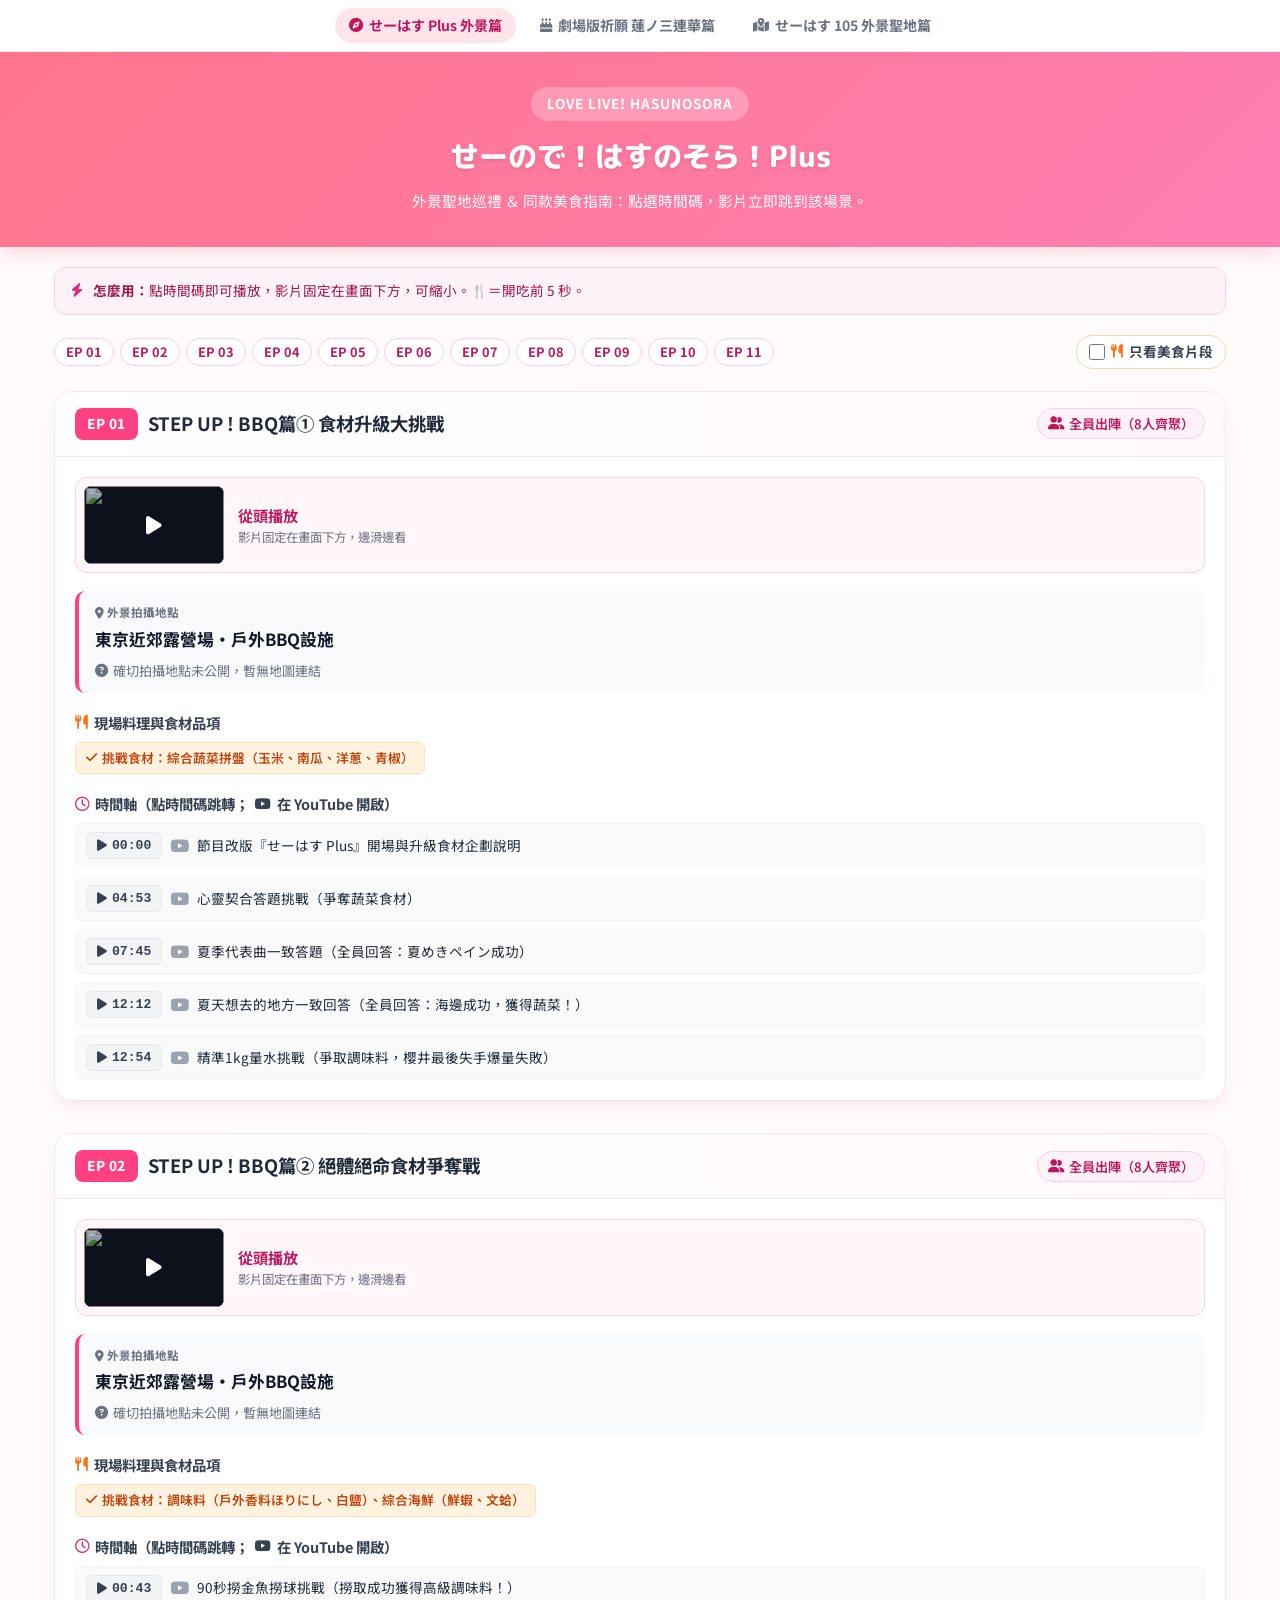
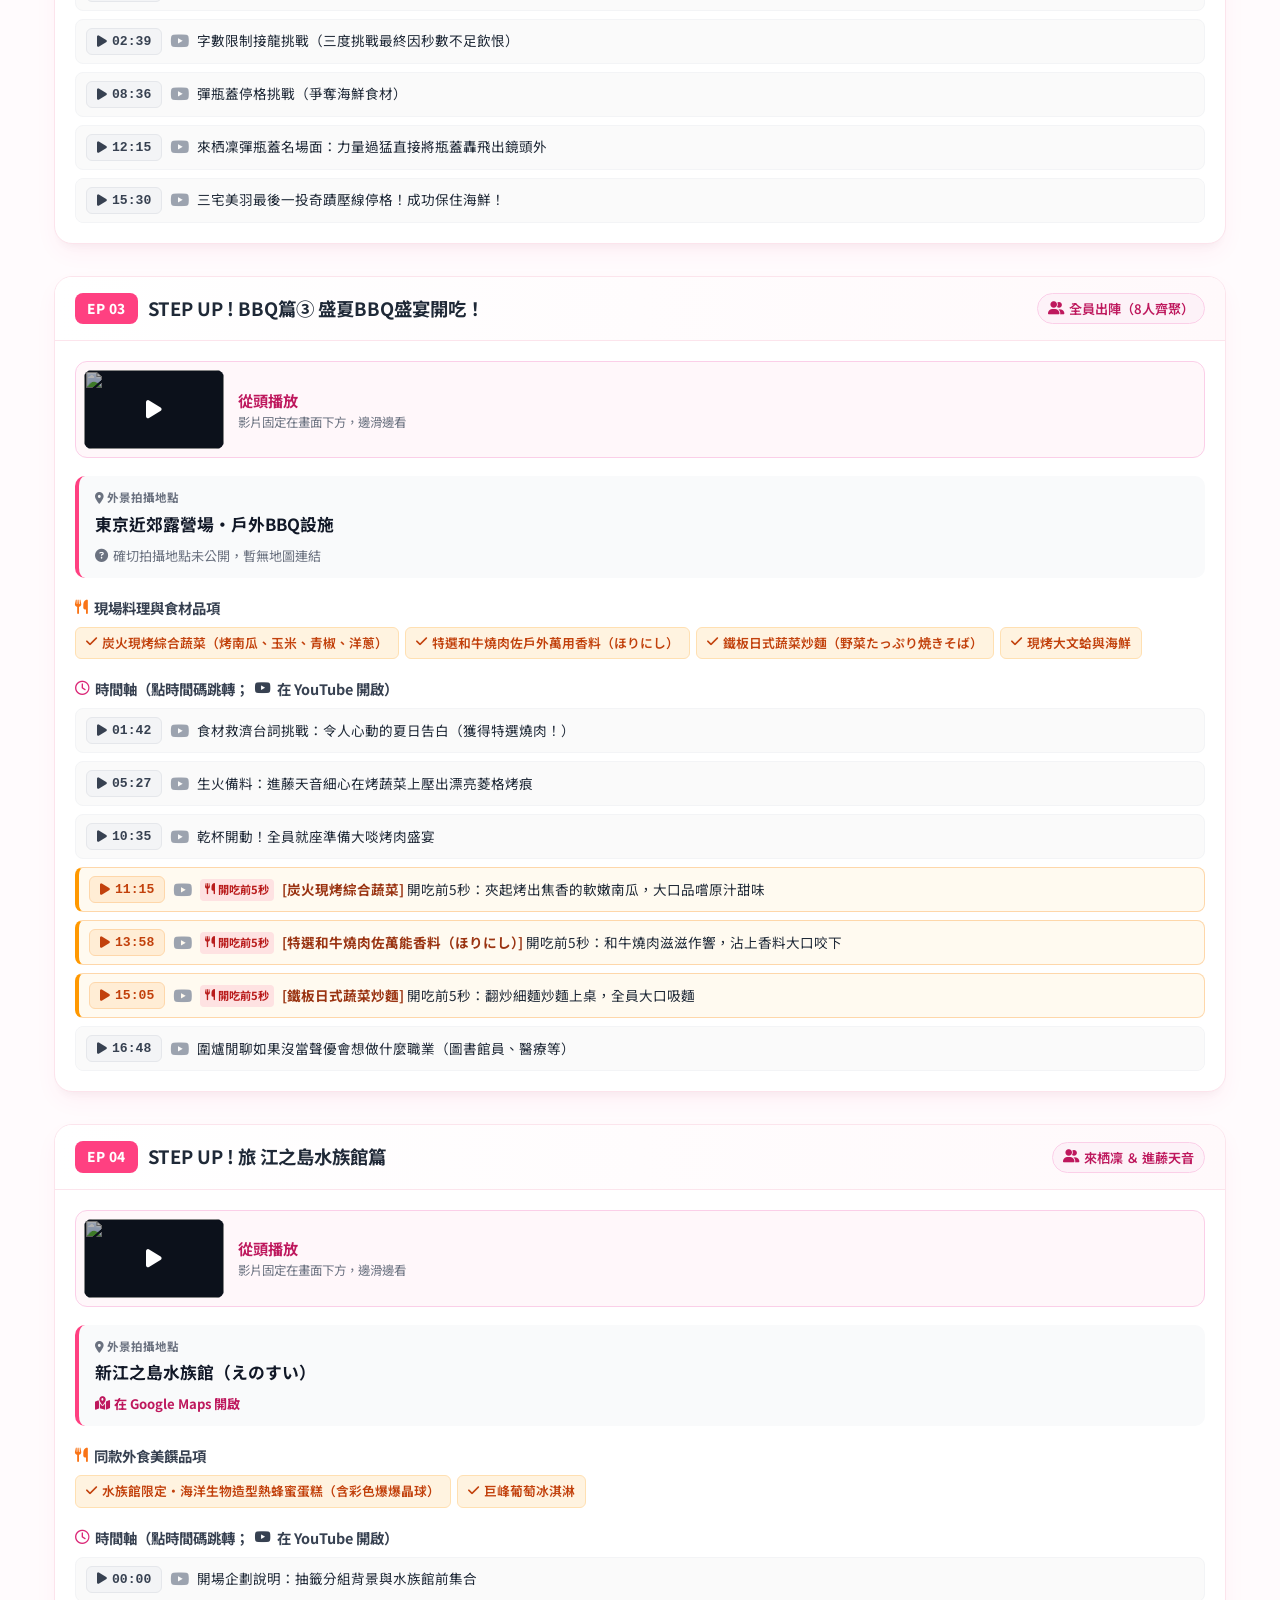
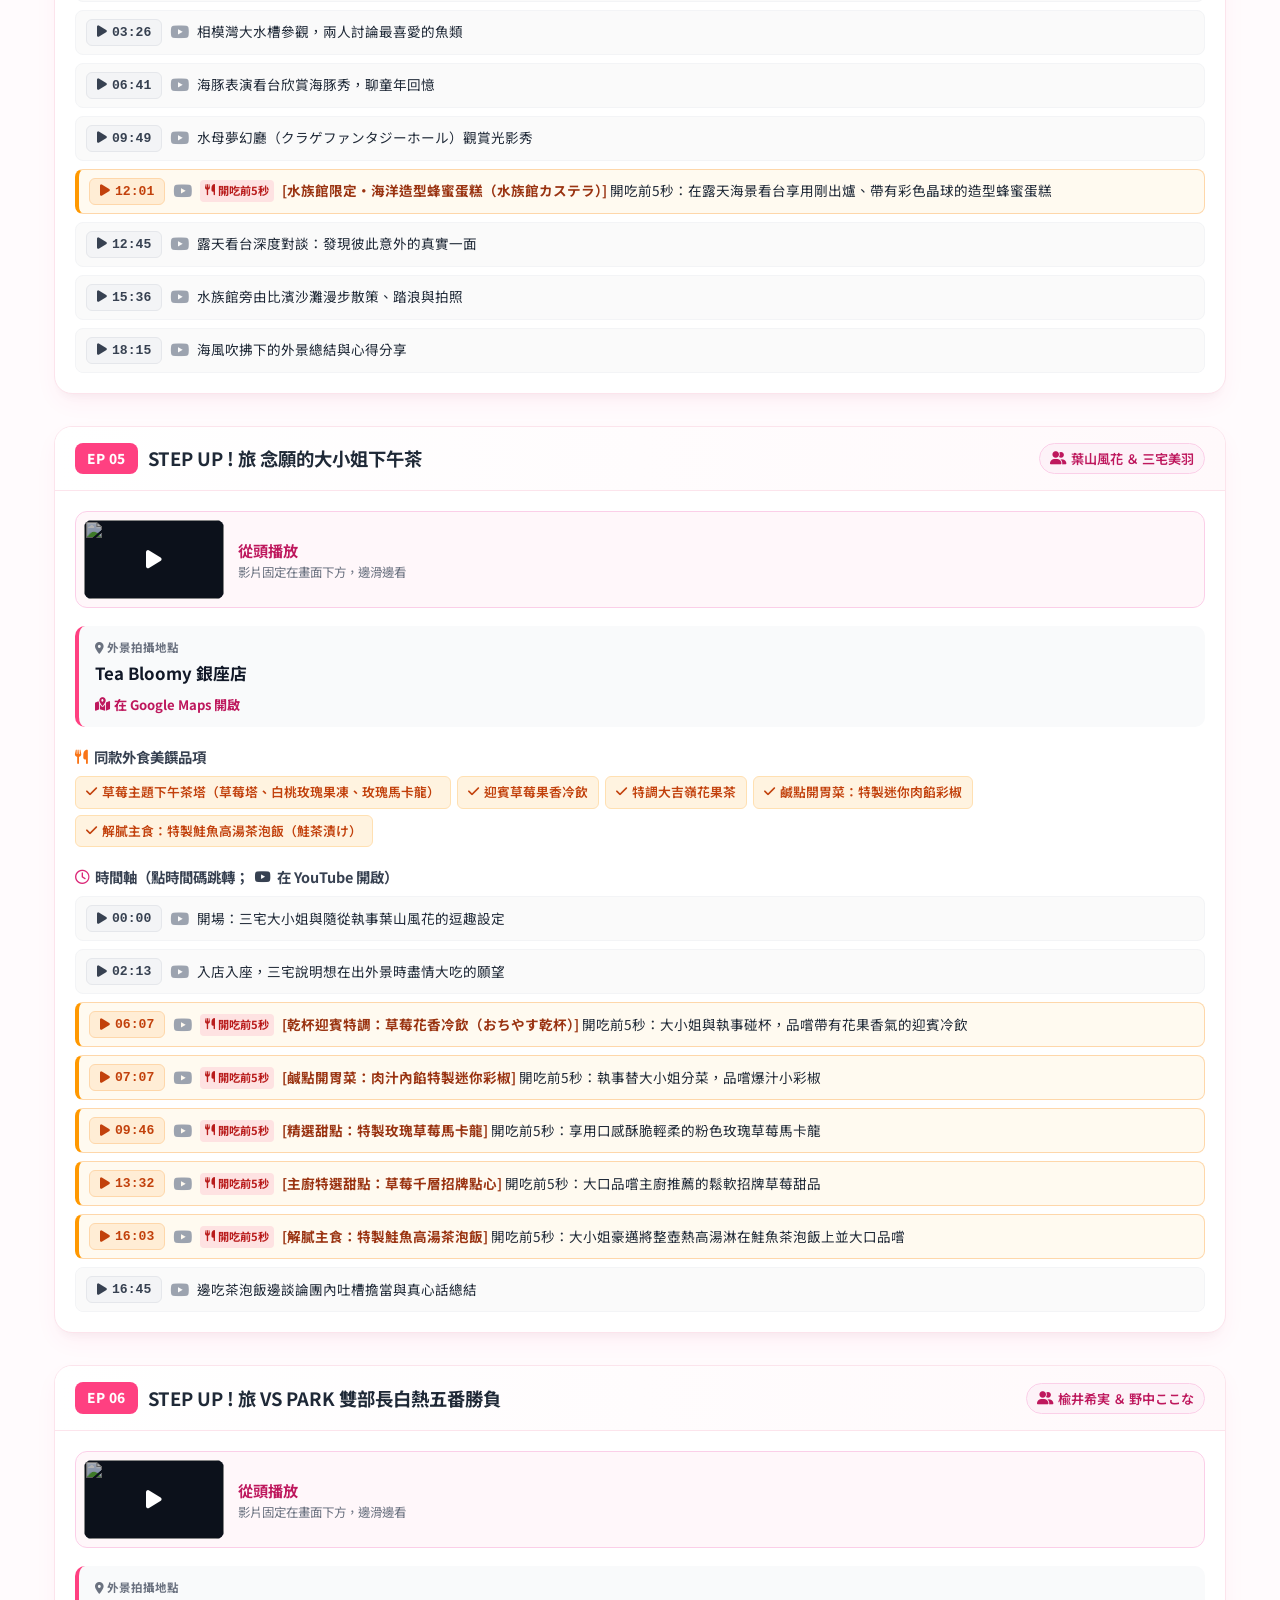
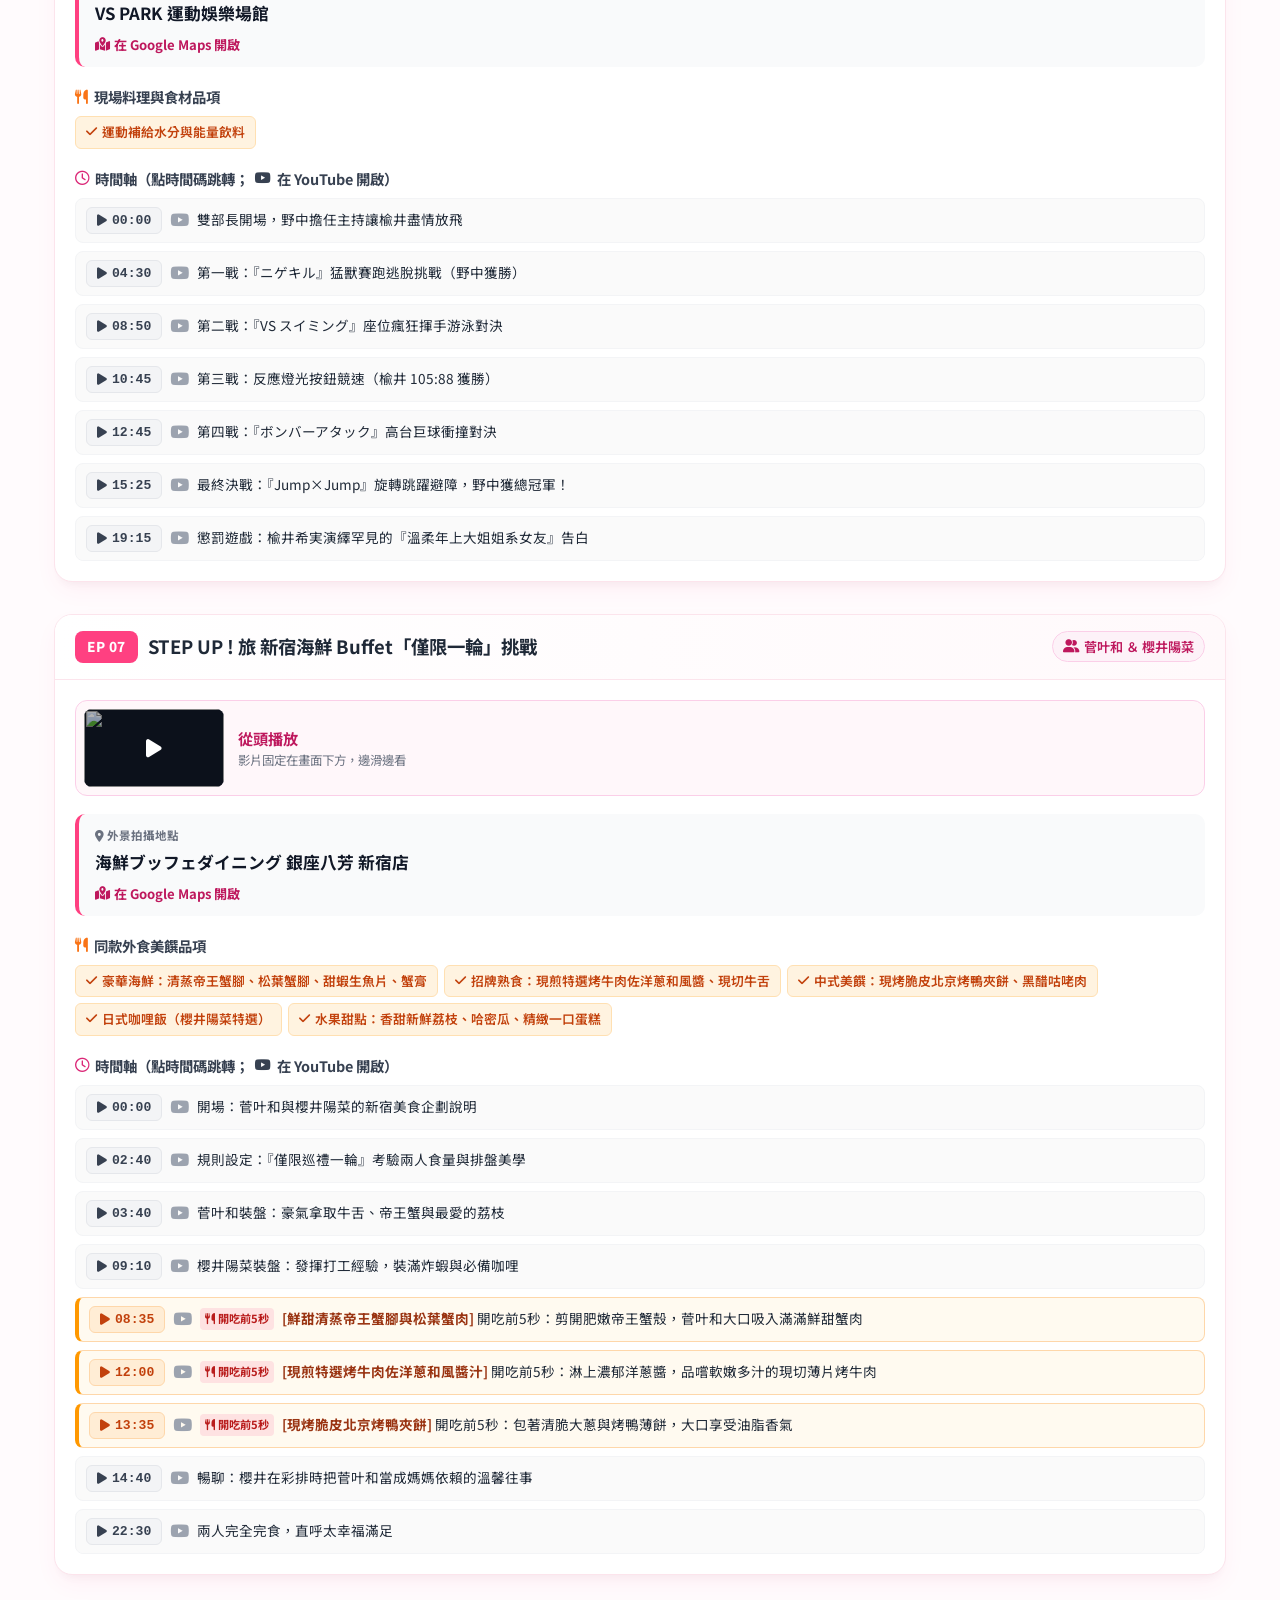
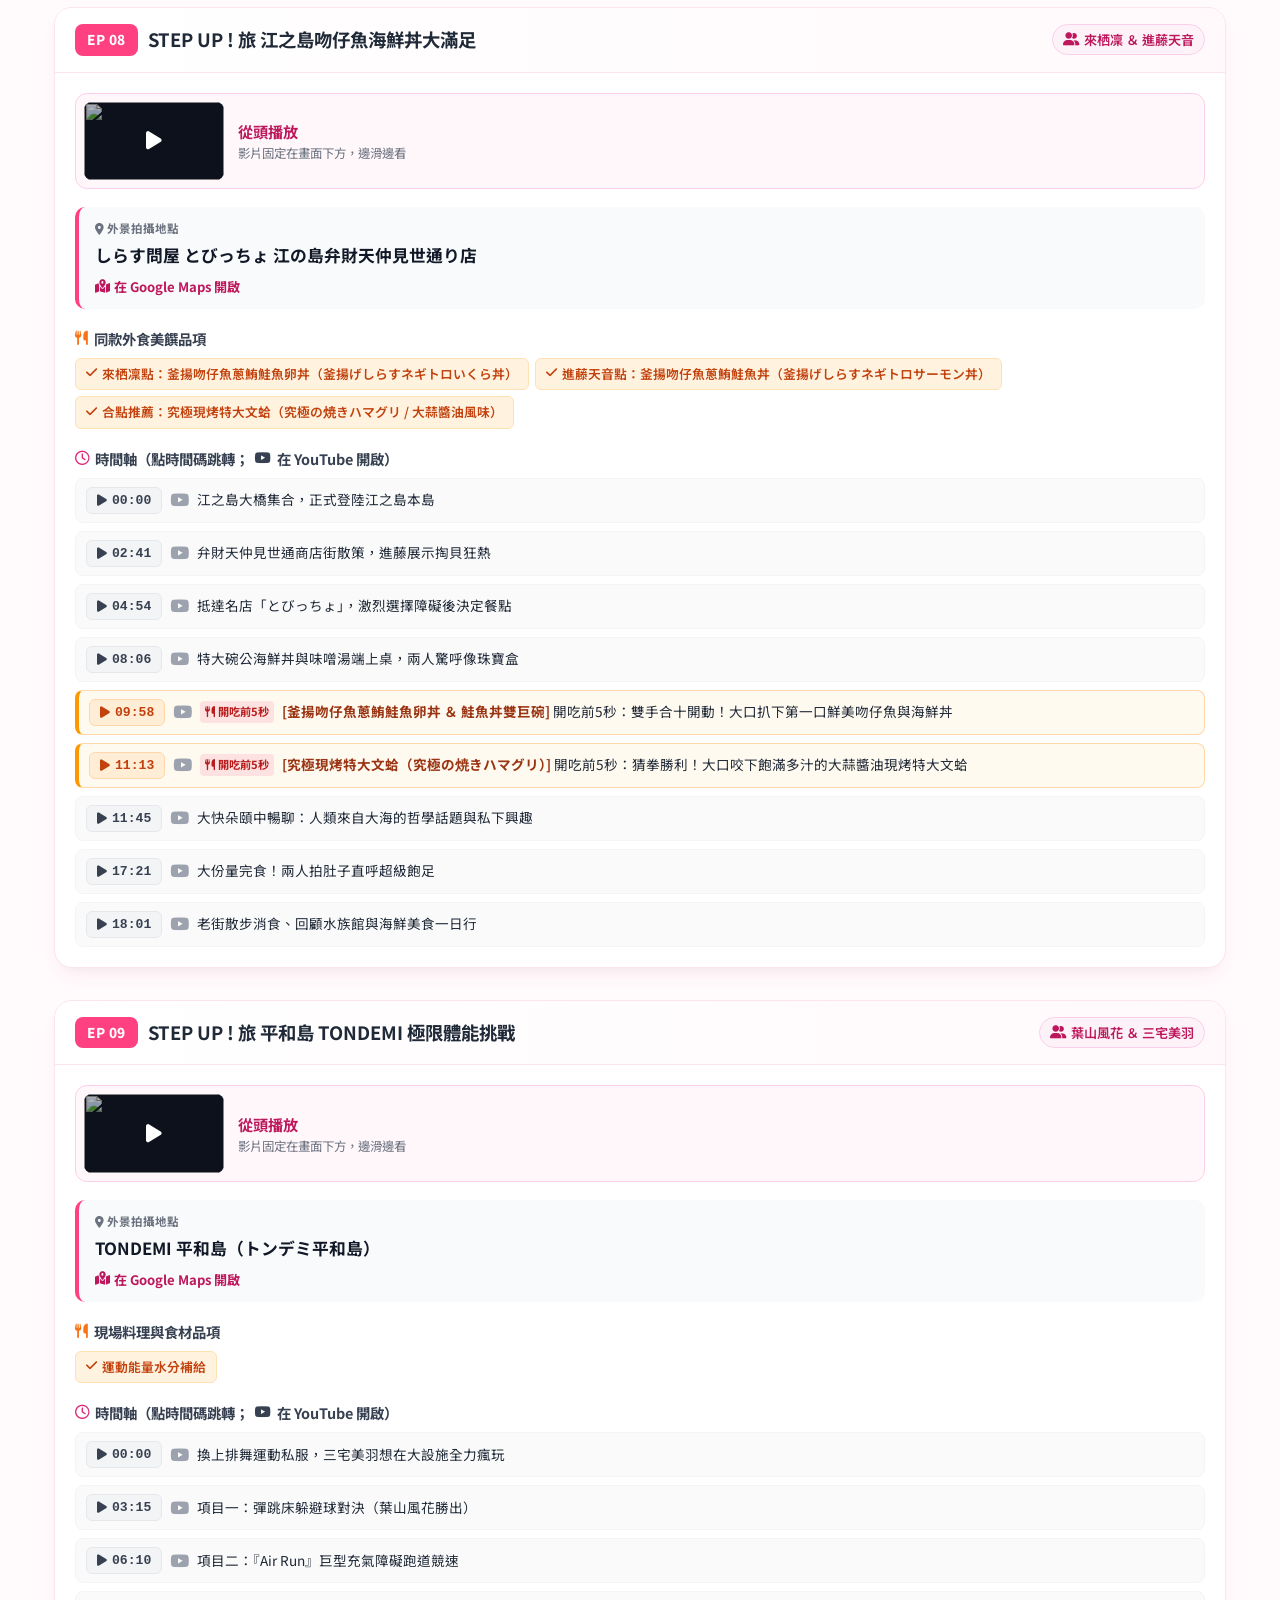
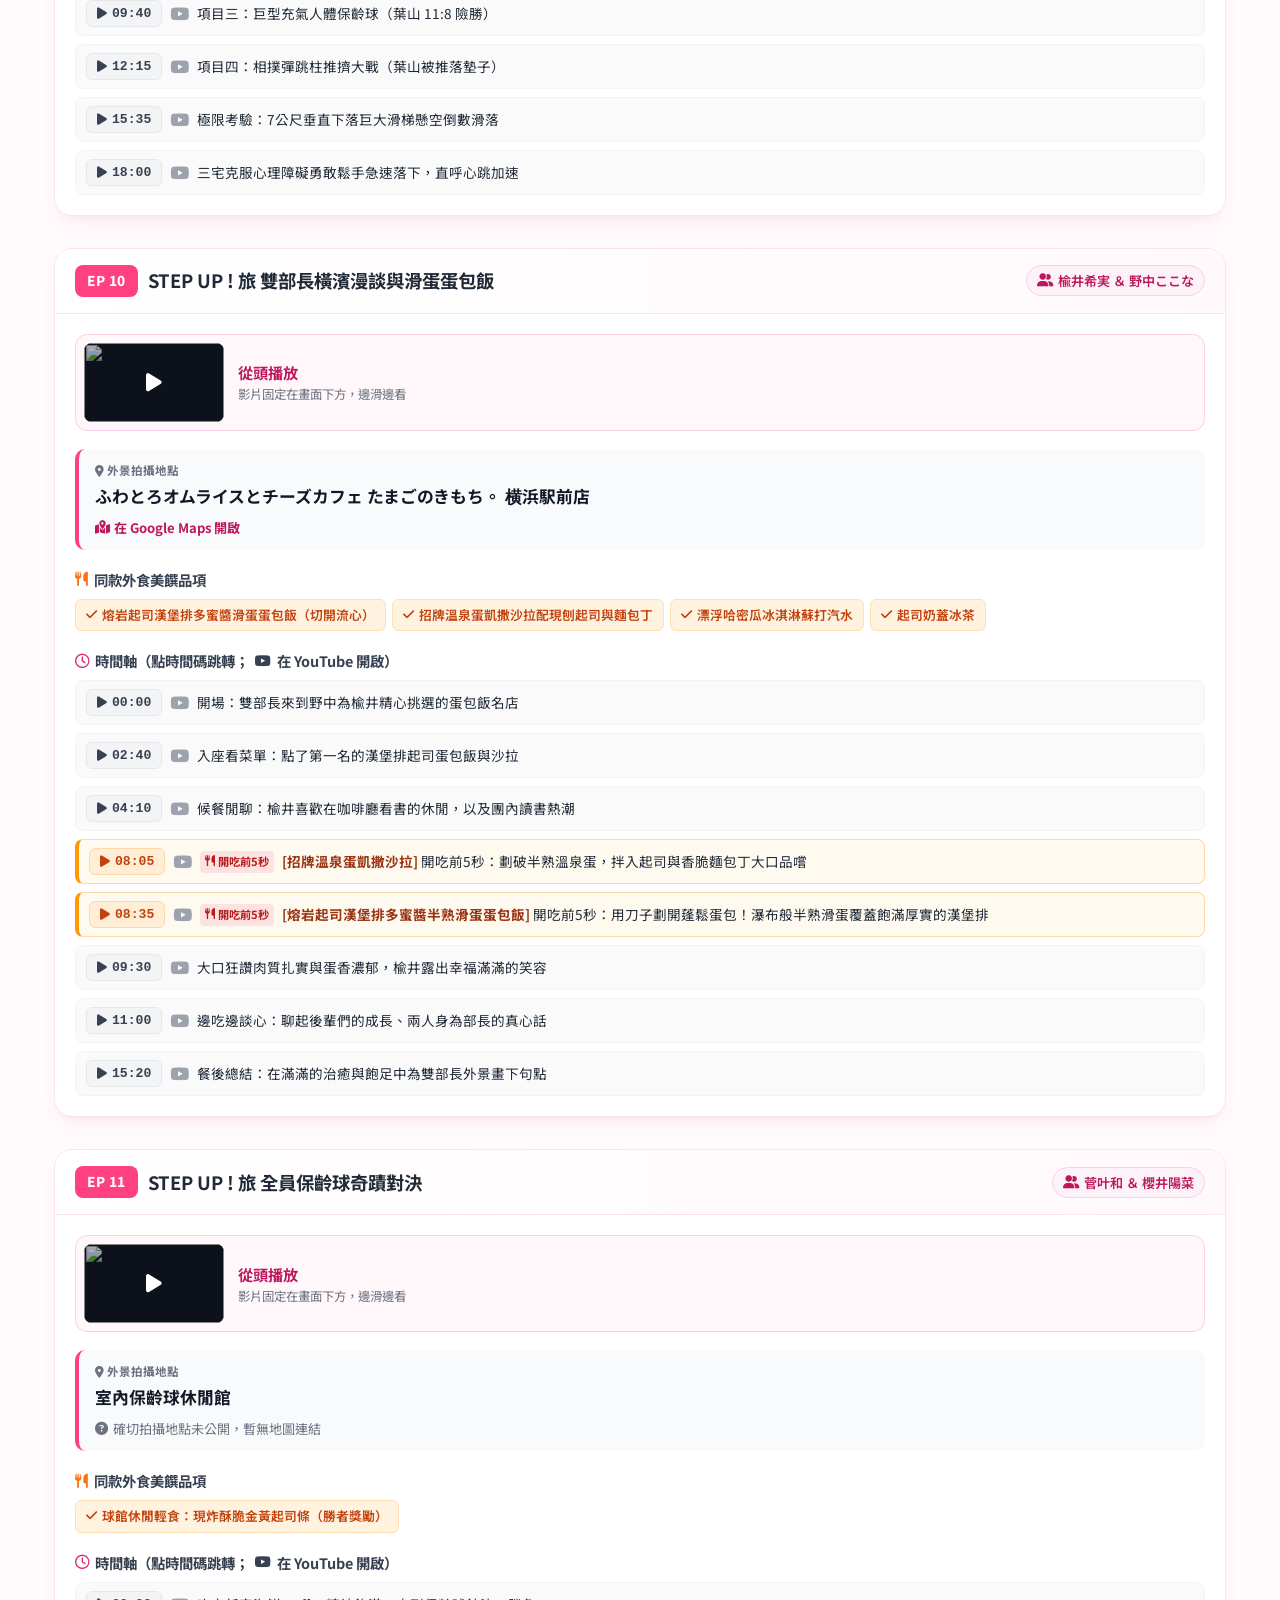
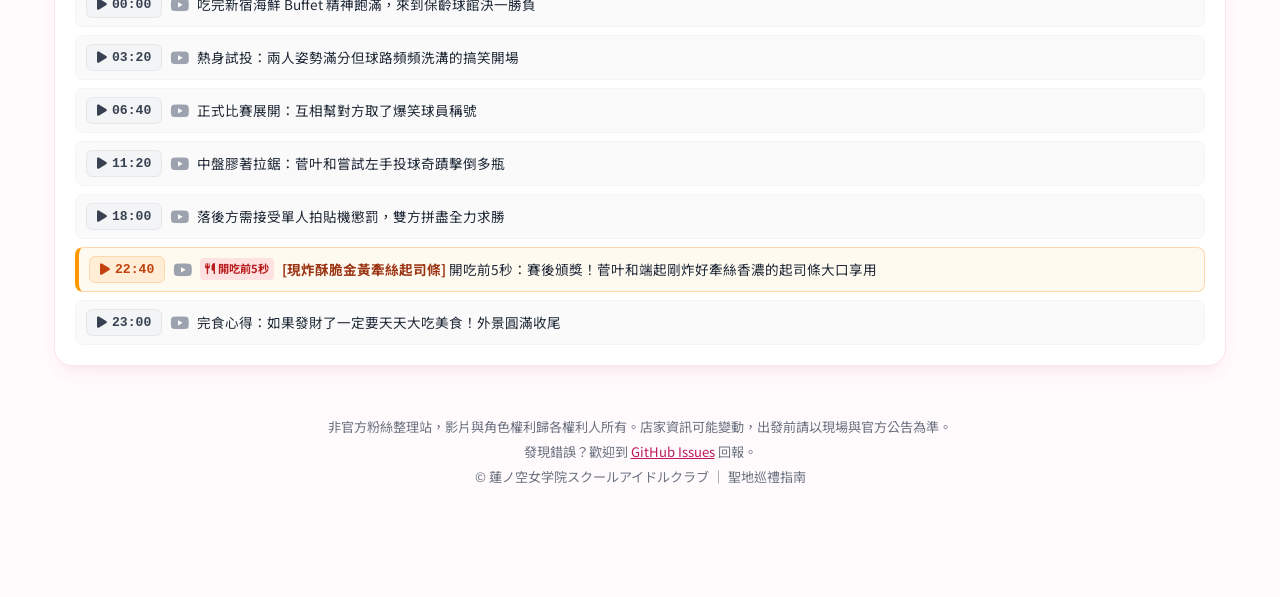
==== commit 8ad6912a: "使用體驗改進" ====
--- a/hasunosora-guide/index.html
+++ b/hasunosora-guide/index.html
@@ -32,7 +32,7 @@
     
     <div class="notice-bar">
       <i class="fa-solid fa-bolt ic-pink"></i>
-      <div><strong>怎麼用：</strong>點選時間軸上的按鈕，影片會就地載入並跳到該秒數播放；🍴 標記的是「開吃前 5 秒」。</div>
+      <div><strong>怎麼用：</strong>點時間碼即可播放，影片固定在畫面下方，可縮小。🍴＝開吃前 5 秒。</div>
     </div>
 
     <div class="toolbar" id="toolbar"></div>
--- a/hasunosora-guide/css/style.css
+++ b/hasunosora-guide/css/style.css
@@ -22,7 +22,7 @@
   background-color: var(--bg);
   color: var(--text);
   line-height: 1.6;
-  padding-bottom: 80px;
+  padding-bottom: calc(80px + var(--dock-h, 0px));
 }
 a, button, input { font-family: inherit; }
 a:focus-visible, button:focus-visible, input:focus-visible {
@@ -126,27 +126,40 @@
   --sb-text: #4a044e; --sb-item-border: #f5d0fe; --sb-icon: #c026d3;
   background: var(--sb-bg);
   border: 1px solid var(--sb-border);
-  border-radius: 16px;
-  padding: 18px 22px;
-  margin-bottom: 24px;
+  border-radius: 14px;
+  margin-bottom: 14px;
   box-shadow: var(--shadow);
 }
 .summary-box.is-blue {
   --sb-bg: #eff6ff; --sb-border: #bfdbfe; --sb-title: #1e40af;
   --sb-text: #1e3a8a; --sb-item-border: #dbeafe; --sb-icon: #3b82f6;
 }
-.summary-box h2 {
-  font-size: 1.05rem;
+.summary-box > summary {
+  list-style: none;
+  cursor: pointer;
+  display: flex;
+  align-items: center;
+  gap: 8px;
+  padding: 12px 16px;
+  font-size: 0.95rem;
+  font-weight: 700;
   color: var(--sb-title);
-  margin-bottom: 10px;
-  display: flex;
-  align-items: center;
-  gap: 8px;
-}
+}
+.summary-box > summary::-webkit-details-marker { display: none; }
+.summary-box > summary::after {
+  content: "展開 ▾";
+  margin-left: auto;
+  padding-left: 8px;
+  font-size: 0.78rem;
+  font-weight: 600;
+  white-space: nowrap;
+}
+.summary-box[open] > summary::after { content: "收合 ▴"; }
+.summary-box .summary-list { padding: 0 16px 14px; }
 .summary-list {
   display: grid;
   grid-template-columns: repeat(auto-fit, minmax(min(260px, 100%), 1fr));
-  gap: 10px;
+  gap: 8px;
   font-size: 0.85rem;
   color: var(--sb-text);
 }
@@ -204,7 +217,7 @@
   border-radius: 18px;
   border: 1px solid var(--border);
   box-shadow: var(--shadow);
-  overflow: clip; /* 不可用 hidden，否則會破壞 sticky 影片 */
+  overflow: clip;
   scroll-margin-top: calc(var(--nav-h) + 12px);
   transition: box-shadow 0.3s ease, border-color 0.3s ease;
 }
@@ -245,11 +258,7 @@
   gap: 5px;
 }
 
-.card-body {
-  display: grid;
-  grid-template-columns: minmax(0, 1.15fr) minmax(0, 0.85fr);
-  align-items: start;
-}
+.card-body { display: block; }
 .info-pane { padding: 20px; display: flex; flex-direction: column; gap: 18px; min-width: 0; }
 
 .location-box {
@@ -348,83 +357,120 @@
 .foods-only .timeline-item:not(.is-eating) { display: none; }
 .foods-only .episode-card[data-has-eating="0"] .timeline-section { display: none; }
 
-/* 影片：16:9、桌面版右側固定 */
-.player-container {
-  position: sticky;
-  top: calc(var(--nav-h) + 12px);
-  margin: 20px 20px 20px 0;
+/* 「從頭播放」按鈕 */
+.watch-btn {
+  display: flex;
+  align-items: center;
+  gap: 14px;
+  width: 100%;
+  text-align: left;
+  background: #fff7fa;
+  border: 1px solid #fbcfe8;
   border-radius: 12px;
-  overflow: hidden;
+  padding: 8px;
+  cursor: pointer;
+  color: inherit;
+  transition: background 0.2s, border-color 0.2s;
+}
+.watch-btn:hover { background: var(--primary-light); border-color: #ff80ab; }
+.watch-thumb { position: relative; flex: none; width: 140px; aspect-ratio: 16 / 9; border-radius: 8px; overflow: hidden; background: #111827; }
+.watch-thumb img { width: 100%; height: 100%; object-fit: cover; display: block; }
+.watch-play {
+  position: absolute; inset: 0;
+  display: flex; align-items: center; justify-content: center;
+  background: rgba(0, 0, 0, 0.3);
+  color: #fff; font-size: 1.3rem;
+}
+.watch-text { display: flex; flex-direction: column; gap: 2px; min-width: 0; }
+.watch-text strong { font-size: 0.95rem; color: #be185d; }
+.watch-text small { font-size: 0.78rem; color: var(--text-muted); }
+
+/* 目前播放中的時間軸項目 */
+.timeline-item.is-playing {
+  background: var(--primary-light);
+  border-color: #ff80ab;
+  box-shadow: 0 0 0 2px rgba(255, 64, 129, 0.35);
+}
+.timeline-item.is-playing .tl-btn { background: var(--primary); border-color: var(--primary); color: #fff; }
+
+/* 全頁固定播放器：手機貼底部全寬，桌面/橫放為右下角浮窗 */
+.dock {
+  display: none;
+  position: fixed;
+  left: 0; right: 0; bottom: 0;
+  z-index: 60;
+  flex-direction: column;
   background: #111827;
-}
-.video-viewport { position: relative; width: 100%; aspect-ratio: 16 / 9; background: #111827; }
-.video-viewport iframe { position: absolute; inset: 0; width: 100%; height: 100%; border: 0; }
-.video-cover-btn {
-  position: absolute;
-  inset: 0;
-  width: 100%;
-  height: 100%;
-  border: 0;
-  padding: 0;
-  background: none;
   color: #fff;
-  cursor: pointer;
-}
-.video-cover { position: absolute; inset: 0; width: 100%; height: 100%; object-fit: cover; }
-.cover-overlay {
-  position: absolute;
-  inset: 0;
-  background: rgba(0, 0, 0, 0.35);
-  display: flex;
-  flex-direction: column;
-  align-items: center;
-  justify-content: center;
-  gap: 8px;
-  transition: background 0.2s;
-}
-.video-cover-btn:hover .cover-overlay { background: rgba(0, 0, 0, 0.15); }
-.play-icon-box {
-  width: 58px; height: 58px;
-  background: rgba(220, 0, 0, 0.92);
-  border-radius: 50%;
-  display: flex;
-  align-items: center;
-  justify-content: center;
-  font-size: 1.5rem;
-  box-shadow: 0 4px 15px rgba(0, 0, 0, 0.4);
-  transition: transform 0.2s;
-}
-.video-cover-btn:hover .play-icon-box { transform: scale(1.1); }
-.play-tip {
-  font-size: 0.8rem;
-  font-weight: 700;
-  background: rgba(0, 0, 0, 0.65);
-  padding: 3px 10px;
-  border-radius: 20px;
-}
-.player-ctrl-bar {
-  color: #d1d5db;
-  padding: 8px 14px;
-  font-size: 0.78rem;
-  display: flex;
-  justify-content: space-between;
-  align-items: center;
-  gap: 8px;
-}
-
-/* 手機：影片置頂並固定在導覽列下方，時間軸在下 */
+  padding-bottom: env(safe-area-inset-bottom, 0px);
+  box-shadow: 0 -6px 20px rgba(0, 0, 0, 0.35);
+}
+.dock.is-open { display: flex; }
+.dock-video { position: relative; width: 100%; aspect-ratio: 16 / 9; background: #000; flex: none; }
+.dock-video iframe { position: absolute; inset: 0; width: 100%; height: 100%; border: 0; }
+.dock-bar { display: flex; align-items: center; gap: 4px; padding: 2px 4px 2px 12px; min-width: 0; }
+.dock-title { flex: 1; min-width: 0; font-size: 0.82rem; font-weight: 700; white-space: nowrap; overflow: hidden; text-overflow: ellipsis; }
+.dock-actions { display: flex; flex: none; }
+.dock-btn {
+  width: 44px; height: 44px;
+  border: 0; border-radius: 8px;
+  background: none; color: #e5e7eb;
+  font-size: 1.05rem; cursor: pointer;
+}
+.dock-btn:hover { background: rgba(255, 255, 255, 0.14); }
+.dock-btn:focus-visible { outline-color: #fff; }
+
+/* 縮小模式：左側小畫面 + 右側標題與按鈕，仍看得到畫面 */
+.dock.is-mini { flex-direction: row; align-items: center; }
+.dock.is-mini .dock-video { width: 132px; }
+.dock.is-mini .dock-bar { flex: 1; padding-left: 10px; }
+.dock.is-mini .dock-title {
+  white-space: normal;
+  display: -webkit-box;
+  -webkit-line-clamp: 2;
+  -webkit-box-orient: vertical;
+}
+.dock.is-mini .dock-btn { width: 40px; }
+
+@media (min-width: 901px), (max-height: 500px) {
+  .dock {
+    left: auto; right: 16px; bottom: 16px;
+    width: min(400px, 46vw);
+    border-radius: 12px;
+    overflow: hidden;
+    padding-bottom: 0;
+    box-shadow: 0 10px 30px rgba(0, 0, 0, 0.35);
+  }
+}
+
 @media (max-width: 900px) {
-  .card-body { display: flex; flex-direction: column-reverse; }
-  .player-container {
-    top: var(--nav-h);
-    margin: 0;
-    border-radius: 0;
-    z-index: 5;
-    box-shadow: 0 6px 12px -6px rgba(0, 0, 0, 0.35);
-  }
-  .player-ctrl-bar { display: none; }
-  .episode-card { scroll-margin-top: calc(var(--nav-h) + 4px); }
-  h1 { font-size: 1.5rem; }
+  .watch-thumb { width: 112px; }
+  .ep-toc { flex-wrap: nowrap; overflow-x: auto; width: 100%; padding-bottom: 4px; scrollbar-width: none; }
+  .toc-chip { flex: none; }
+}
+
+/* 手機：導覽改短標籤、三等分一次看全；頂部區塊壓縮 */
+.nav-short { display: none; }
+@media (max-width: 780px) {
+  .nav-full { display: none; }
+  .nav-short { display: inline; }
+  .top-nav { padding: 0 8px; gap: 4px; }
+  .nav-btn { flex: 1; justify-content: center; padding: 6px 4px; font-size: 0.86rem; gap: 5px; }
+  header { padding: 16px 16px 18px; }
+  .header-badge { font-size: 0.68rem; padding: 3px 12px; margin-bottom: 8px; }
+  h1 { font-size: 1.3rem; margin-bottom: 4px; }
+  .header-desc { font-size: 0.8rem; line-height: 1.5; }
+  .container { padding: 12px 12px; }
+  .notice-bar { padding: 8px 12px; font-size: 0.8rem; margin-bottom: 12px; }
+  .summary-list { grid-template-columns: 1fr; gap: 6px; }
+  .summary-item { padding: 6px 10px; }
+  .toolbar { margin-bottom: 16px; }
+}
+
+/* 觸控裝置：加大點擊範圍 */
+@media (pointer: coarse) {
+  .tl-btn { min-height: 40px; padding: 6px 12px; }
+  .tl-yt { padding: 10px 6px; }
 }
 
 footer {
